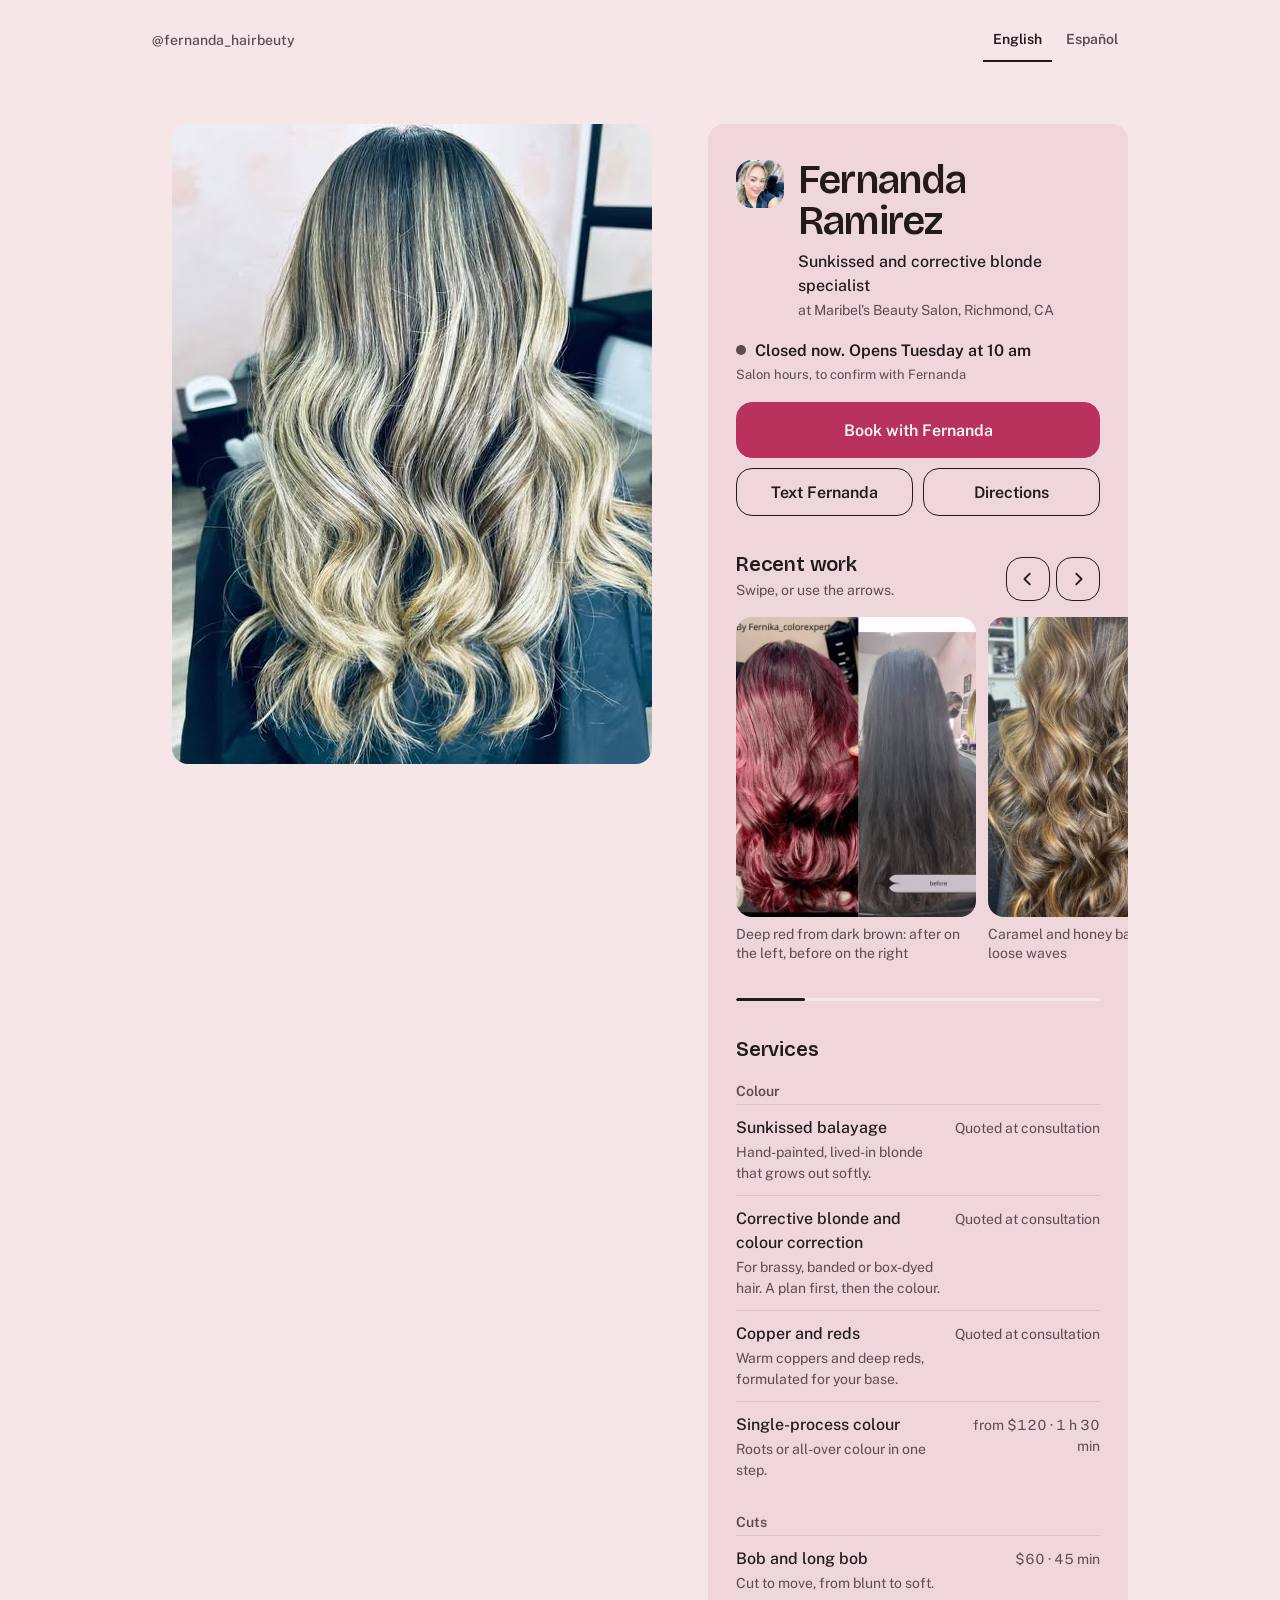
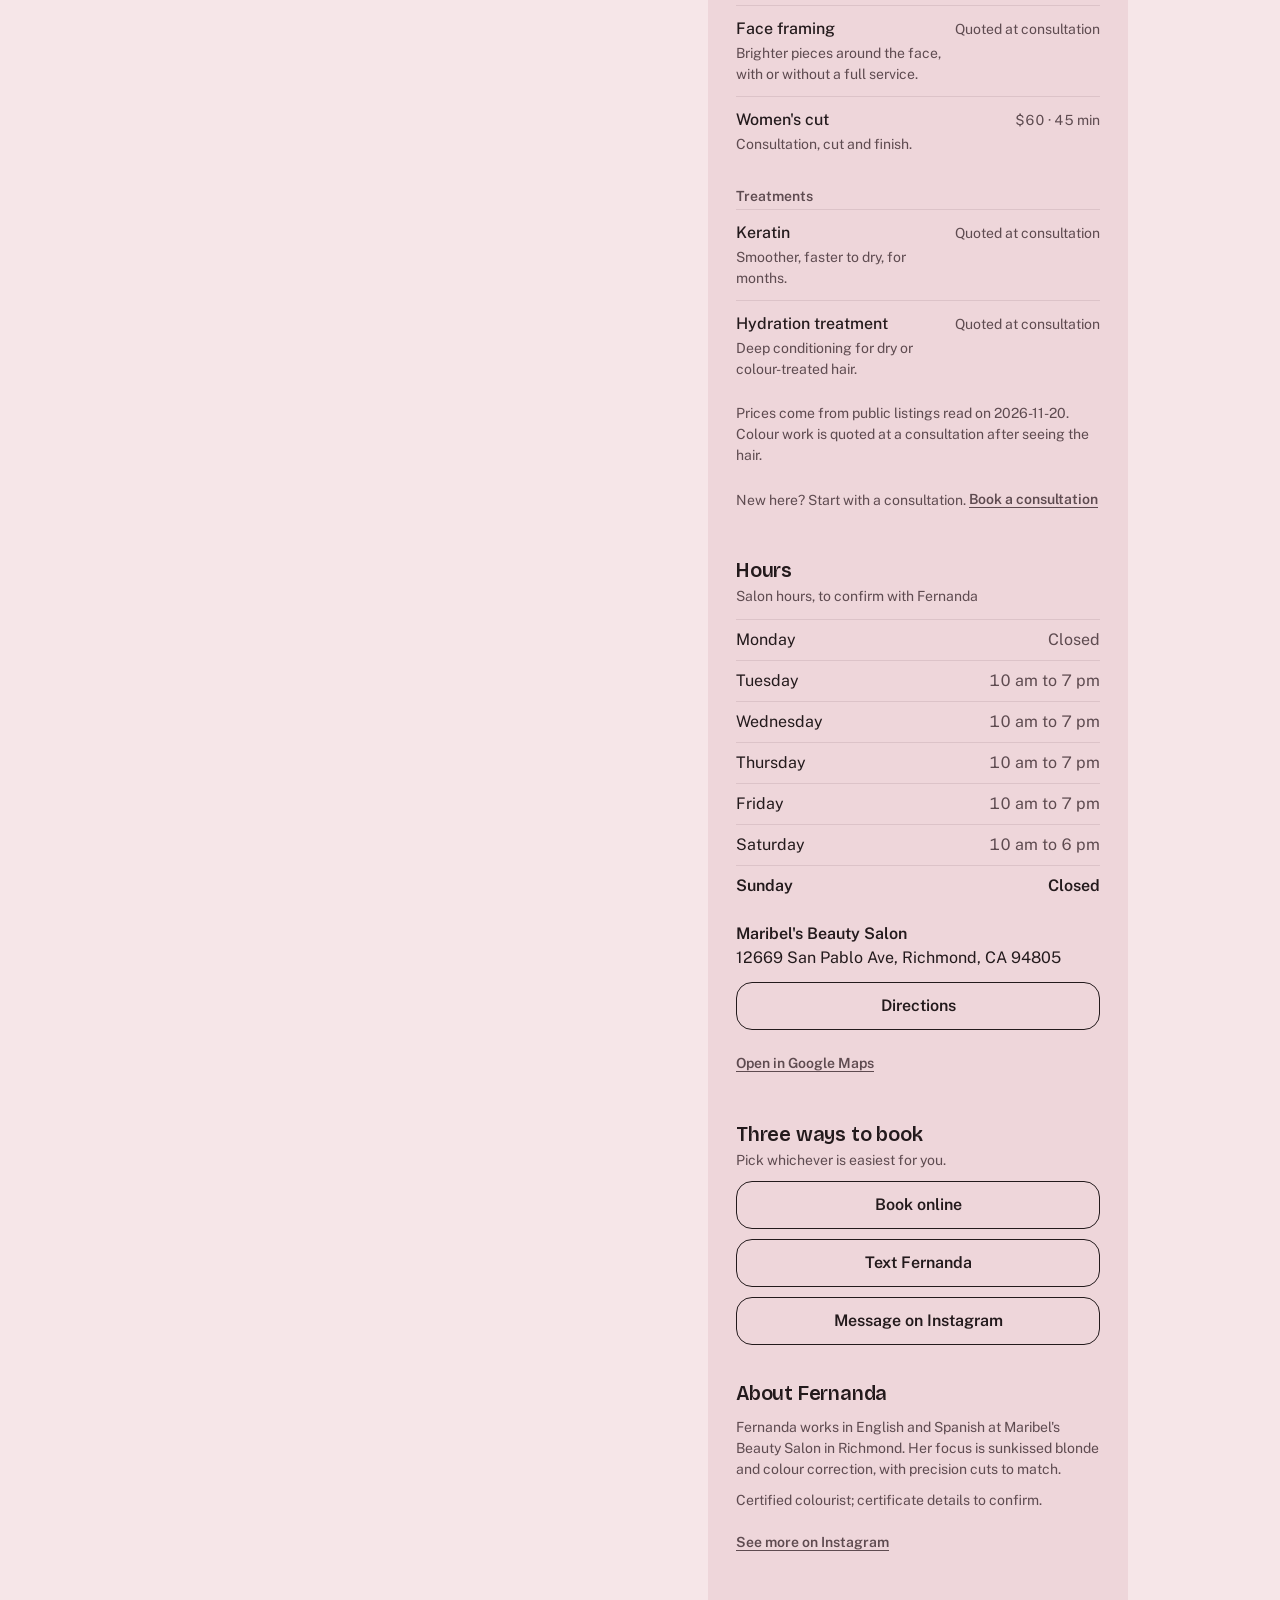
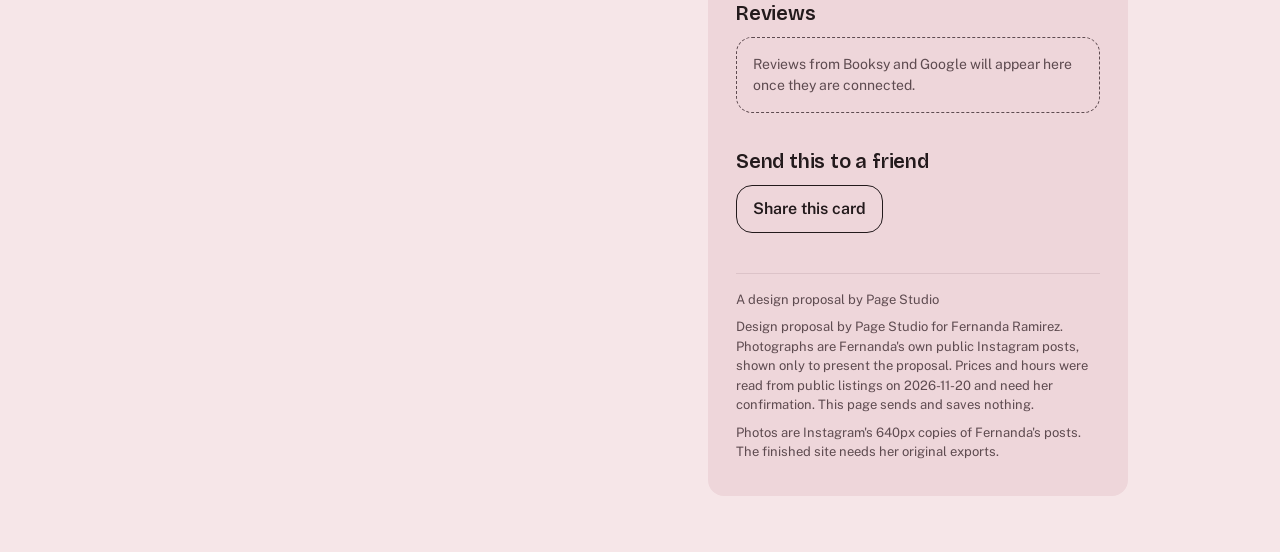
==== index.html @ d4ebef57 "Pocket page mockup for Fernanda (proposal preview)" ====
<!DOCTYPE html>
<html lang="en">
<head>
<meta charset="utf-8">
<meta name="robots" content="noindex, nofollow">
<meta name="viewport" content="width=device-width, initial-scale=1, viewport-fit=cover">
<title>Fernanda Ramirez · Blonde specialist in Richmond, CA</title>
<meta name="description" content="Fernanda Ramirez, sunkissed and corrective blonde specialist at Maribel's Beauty Salon, 12669 San Pablo Ave, Richmond, CA. Book a consultation in English or Spanish.">
<meta name="theme-color" content="#f6e6e8">
<link rel="stylesheet" href="fonts/fonts.css">
<script type="application/ld+json">
{
  "@context": "https://schema.org",
  "@type": "HairSalon",
  "name": "Fernanda Ramirez at Maribel's Beauty Salon",
  "description": "Sunkissed and corrective blonde specialist. Precision cuts and colour, in English and Spanish.",
  "address": { "@type": "PostalAddress", "streetAddress": "12669 San Pablo Ave", "addressLocality": "Richmond", "addressRegion": "CA", "postalCode": "94805", "addressCountry": "US" },
  "sameAs": ["https://www.instagram.com/fernanda_hairbeuty/"],
  "knowsLanguage": ["en", "es"],
  "openingHoursSpecification": [
    { "@type": "OpeningHoursSpecification", "dayOfWeek": ["Tuesday", "Wednesday", "Thursday", "Friday"], "opens": "10:00", "closes": "19:00" },
    { "@type": "OpeningHoursSpecification", "dayOfWeek": "Saturday", "opens": "10:00", "closes": "18:00" }
  ]
}
</script>
<style>
:root{
  --blush:#f6e6e8; --blush-2:#eed6da; --ink:#231a1c; --ink-2:#5e4b50; --rose:#b9325d; --espresso:#3d2e21;
  --line:#dcc3c8; --paper-white:#fff7f9; --r:16px;
  --display:"Bricolage Grotesque", system-ui, sans-serif; --text:"Public Sans", system-ui, sans-serif;
  --fs-1:13px; --fs0:14px; --fs1:16px; --fs2:20px; --fs3:clamp(30px, 7.5vw, 40px);
  --ease:cubic-bezier(.2,.7,.2,1);
}
*{box-sizing:border-box}
html{background:var(--blush)}
body{margin:0;background:var(--blush);color:var(--ink);font:400 var(--fs1)/1.5 var(--text);-webkit-font-smoothing:antialiased;text-rendering:optimizeLegibility}
img{max-width:100%}
a{color:inherit}
h1,h2,h3,p,ul,figure{margin:0}
ul{padding:0;list-style:none}
button{font:inherit;color:inherit}
:focus-visible{outline:3px solid var(--ink);outline-offset:3px;border-radius:4px}
.skip{position:absolute;left:-999px;top:10px;z-index:20;background:var(--ink);color:var(--paper-white);padding:12px 16px;border-radius:var(--r);text-decoration:none;font-weight:600}
.skip:focus{left:16px}

/* frame */
.wrap{max-width:480px;margin:0 auto;padding:0 20px 112px}
.top{display:flex;justify-content:space-between;align-items:center;gap:12px;padding:8px 0 10px}
.handle{display:inline-flex;align-items:center;min-height:44px;font-size:var(--fs0);font-weight:500;color:var(--ink-2);text-decoration:none}
.handle:hover{color:var(--ink)}
.lang{display:flex;gap:4px}
.lang button{min-height:44px;min-width:44px;padding:0 10px;border:0;border-bottom:2px solid transparent;background:none;font:600 var(--fs0)/1 var(--text);color:var(--ink-2);cursor:pointer}
.lang button[aria-pressed="true"]{color:var(--ink);border-bottom-color:var(--ink)}
.hero{display:none}

/* identity */
.id{display:grid;grid-template-columns:48px 1fr;gap:14px;align-items:start;padding-top:8px}
.id img{width:48px;height:48px;border-radius:var(--r);display:block;object-fit:cover}
.id h1{font:600 var(--fs3)/1.02 var(--display);letter-spacing:-.02em;color:var(--ink)}
.id .pos{margin-top:8px;font-weight:500}
.id .place{margin-top:2px;color:var(--ink-2);font-size:var(--fs0)}
.open{margin-top:18px;font-weight:600}
[data-open-now]::before{content:"";display:inline-block;width:10px;height:10px;border-radius:50%;background:var(--ink-2);margin-right:9px;vertical-align:1px}
[data-open-now][data-open="yes"]::before{background:var(--rose)}
.tiny{font-size:var(--fs-1);color:var(--ink-2);margin-top:2px}

/* acts */
.btn{display:flex;align-items:center;justify-content:center;gap:10px;min-height:48px;padding:10px 16px;border-radius:var(--r);border:1.5px solid var(--ink);background:transparent;color:var(--ink);font:600 var(--fs1)/1.2 var(--text);text-decoration:none;text-align:center;cursor:pointer;transition:transform .2s var(--ease),background-color .2s var(--ease)}
.btn:hover{background:var(--blush-2)}
.btn:active{transform:translateY(1px)}
.btn-primary{min-height:56px;background:var(--rose);border-color:var(--rose);color:var(--paper-white)}
.btn-primary:hover{background:#a52a52}
.acts{display:grid;gap:10px;margin-top:18px}
.acts .two{display:grid;grid-template-columns:1fr 1fr;gap:10px}

/* sections */
section{margin-top:36px}
h2{font:600 var(--fs2)/1.2 var(--display);letter-spacing:-.01em}
.sub{color:var(--ink-2);font-size:var(--fs0);margin-top:4px}
.head{display:flex;justify-content:space-between;align-items:flex-end;gap:12px}
.nav{display:flex;gap:6px}
.nav button{width:44px;height:44px;border-radius:var(--r);border:1.5px solid var(--ink);background:none;cursor:pointer;display:grid;place-items:center}
.nav button:hover{background:var(--blush-2)}
.nav svg{width:18px;height:18px;display:block}

/* strip */
.strip{display:flex;gap:12px;overflow-x:auto;overscroll-behavior-x:contain;scroll-snap-type:x proximity;margin:14px -20px 0;padding:2px 20px 12px;scroll-padding:0 20px;scrollbar-width:thin;scrollbar-color:var(--ink-2) var(--line)}
.strip::-webkit-scrollbar{height:6px}
.strip::-webkit-scrollbar-track{background:var(--line);border-radius:var(--r)}
.strip::-webkit-scrollbar-thumb{background:var(--ink-2);border-radius:var(--r)}
.strip figure{flex:0 0 auto;width:var(--w);scroll-snap-align:start}
.strip img{display:block;width:100%;height:auto;border-radius:var(--r);background:var(--blush-2)}
.strip figcaption{font-size:var(--fs0);color:var(--ink-2);margin-top:8px;line-height:1.35}
.prog{position:relative;height:3px;background:var(--line);border-radius:var(--r);margin-top:4px;overflow:hidden}
.prog i{position:absolute;top:0;left:0;height:100%;width:30%;background:var(--ink);border-radius:var(--r)}

/* services */
.svc h3{font:600 var(--fs0)/1.2 var(--text);color:var(--ink-2);margin:22px 0 4px}
.svc .row{display:flex;justify-content:space-between;align-items:baseline;gap:14px;padding:11px 0;border-top:1px solid var(--line)}
.svc .name{font-weight:500}
.svc .line{display:block;font-size:var(--fs0);color:var(--ink-2);font-weight:400;margin-top:2px}
.svc .meta{flex:0 0 auto;max-width:42%;text-align:right;color:var(--ink-2);font-size:var(--fs0);font-variant-numeric:tabular-nums}
.note{font-size:var(--fs0);color:var(--ink-2);margin-top:12px}
.inline{display:inline-flex;align-items:center;min-height:44px;font-weight:600;text-decoration:underline;text-underline-offset:3px}

/* hours, address */
.hrs{margin-top:12px}
.hrow{display:flex;justify-content:space-between;padding:8px 0;border-top:1px solid var(--line);font-size:var(--fs1)}
.hrow.today{font-weight:600}
.hval{font-variant-numeric:tabular-nums;color:var(--ink-2)}
.hrow.today .hval{color:var(--ink)}
.addr{margin-top:16px}
.addr strong{display:block;font-weight:600}
.addr .btn{margin-top:12px}

/* book */
#book .chw{margin-top:10px}
#book .ch{width:100%}
.slot{display:none;font-size:var(--fs0);color:var(--ink-2);margin:8px 4px 0}
.slot.is-open{display:block}
#book .ch[aria-expanded="true"]{background:var(--blush-2)}

/* about, reviews, share */
.about p+p{margin-top:10px}
.empty{padding:16px;border:1.5px dashed var(--line);border-radius:var(--r);color:var(--ink-2);font-size:var(--fs0);margin-top:12px}
#share{margin-top:12px}

/* footer */
footer{margin-top:40px;padding-top:16px;border-top:1px solid var(--line);font-size:var(--fs-1);color:var(--ink-2)}
footer p+p{margin-top:8px}

/* sticky bar */
.bar{position:fixed;left:0;right:0;bottom:0;z-index:5;padding:10px 20px calc(10px + env(safe-area-inset-bottom));background:var(--blush);border-top:1px solid var(--line);transition:transform .35s var(--ease)}
.bar .btn{max-width:440px;margin:0 auto}
.bar.is-hidden{transform:translateY(110%)}

/* reveal */
.reveal{transition:opacity .55s var(--ease),transform .55s var(--ease);transition-delay:calc(var(--i,0) * 70ms)}
html.js:not(.ready) .reveal{opacity:0;transform:translateY(10px)}

@media (min-width:900px){
  .wrap{max-width:1040px;display:grid;grid-template-columns:1fr 420px;gap:56px;align-items:start;padding:0 32px 56px}
  .top{grid-column:1 / -1;padding:18px 0 6px}
  .hero{display:block;position:sticky;top:28px;justify-self:end}
  .hero img{display:block;aspect-ratio:3 / 4;width:min(100%, calc(min(86vh, 760px) * 0.75));height:auto;border-radius:var(--r)}
  .card{background:var(--blush-2);border-radius:var(--r);padding:28px 28px 34px}
  .strip{margin:14px -28px 0;padding:2px 28px 12px;scroll-padding:0 28px;scrollbar-color:var(--ink-2) var(--blush)}
  .strip::-webkit-scrollbar-track{background:var(--blush)}
  .strip img{background:var(--blush)}
  .btn:hover{background:var(--blush)}
  .nav button:hover{background:var(--blush)}
  #book .ch[aria-expanded="true"]{background:var(--blush)}
  .prog{background:var(--blush)}
  .empty{border-color:var(--ink-2)}
  .bar{display:none}
}

@media (prefers-reduced-motion: reduce){
  .reveal,.bar,.btn{transition:none !important}
  html.js:not(.ready) .reveal{opacity:1;transform:none}
  .strip{scroll-behavior:auto}
}

@media print{
  *,*::before,*::after{transition:none !important;animation:none !important}
  html,body{background:#fff;color:#000}
  .wrap{display:block;max-width:none;padding:0}
  .top,.bar,.nav,.prog,.skip,.hero,.no-print{display:none !important}
  .card{background:none;padding:0;border-radius:0}
  *{color:#000 !important}
  .reveal{opacity:1 !important;transform:none !important}
  .btn{display:inline-block;min-height:0;padding:4px 10px;border:1px solid #000;background:none !important}
  .btn-primary,.btn-primary:hover{background:none !important;background-color:transparent !important;color:#000 !important}
  .acts,.acts .two{display:block}
  .acts .btn{margin:0 8px 8px 0}
  .strip{display:flex;flex-wrap:wrap;overflow:visible;margin:12px 0 0;padding:0;gap:10px}
  .strip figure{width:auto}
  .strip img{height:130px;width:auto}
  .strip figcaption{max-width:130px}
  .slot{display:block !important}
  #book .chw{margin-top:8px}
  section{margin-top:18px}
  .svc .row,.hrow,.chw{break-inside:avoid}
  [data-open-now]::before{background:#000}
  footer{margin-top:18px;padding-top:10px;break-inside:avoid}
  .svc .row,.hrow{border-top-color:#000}
}
</style>
</head>
<body>
<a class="skip" href="#main" data-t="skip">Skip to content</a>

<div class="wrap">
  <header class="top">
    <a class="handle" href="https://www.instagram.com/fernanda_hairbeuty/" rel="noopener">@fernanda_hairbeuty</a>
    <nav class="lang" aria-label="Language">
      <button type="button" data-lang-toggle="en" aria-pressed="true" lang="en">English</button>
      <button type="button" data-lang-toggle="es" aria-pressed="false" lang="es">Español</button>
    </nav>
  </header>

  <figure class="hero reveal" style="--i:1">
    <img src="img/work-04.jpg" width="480" height="640" alt="Bright beige blonde balayage with a soft root" data-t="hero_alt" data-t-attr="alt">
  </figure>

  <main id="main" class="card" tabindex="-1">
    <div class="id reveal" style="--i:0">
      <img src="img/fernanda.jpg" width="150" height="150" alt="">
      <div>
        <h1 data-from="person.name">Fernanda Ramirez</h1>
        <p class="pos" data-from="person.position_en">Sunkissed and corrective blonde specialist</p>
        <p class="place"><span data-t="at_salon">at Maribel's Beauty Salon</span>, Richmond, CA</p>
      </div>
    </div>

    <p class="open reveal" style="--i:1" data-open-now></p>
    <p class="tiny reveal" style="--i:1" data-t="open_label">Salon hours, to confirm with Fernanda</p>

    <div class="acts reveal" id="acts" style="--i:2">
      <a class="btn btn-primary" href="#book" data-t="book">Book with Fernanda</a>
      <div class="two">
        <a class="btn" href="#book" data-t="text">Text Fernanda</a>
        <a class="btn" href="https://maps.apple.com/?q=12669+San+Pablo+Ave+Richmond+CA+94805" rel="noopener" data-t="directions">Directions</a>
      </div>
    </div>

    <section class="reveal" style="--i:3" aria-labelledby="h-work">
      <div class="head">
        <div>
          <h2 id="h-work" data-t="work">Recent work</h2>
          <p class="sub" data-t="work_hint">Swipe, or use the arrows.</p>
        </div>
        <div class="nav">
          <button type="button" data-scroll="prev" data-t="prev" data-t-attr="aria-label" aria-label="Previous photos"><svg viewBox="0 0 20 20" fill="none" stroke="currentColor" stroke-width="2" stroke-linecap="round" stroke-linejoin="round" aria-hidden="true"><path d="M12 4 6 10l6 6"/></svg></button>
          <button type="button" data-scroll="next" data-t="next" data-t-attr="aria-label" aria-label="Next photos"><svg viewBox="0 0 20 20" fill="none" stroke="currentColor" stroke-width="2" stroke-linecap="round" stroke-linejoin="round" aria-hidden="true"><path d="m8 4 6 6-6 6"/></svg></button>
        </div>
      </div>
      <div class="strip" id="strip" tabindex="0" aria-label="Photos of recent work" data-t="strip_label" data-t-attr="aria-label"></div>
      <div class="prog" aria-hidden="true"><i id="prog-thumb"></i></div>
    </section>

    <section class="svc reveal" style="--i:4" aria-labelledby="h-svc">
      <h2 id="h-svc" data-t="services">Services</h2>
      <div id="services"></div>
      <p class="note" data-from="services.note_en"></p>
      <p class="note"><span data-t="new_here">New here? Start with a consultation.</span> <a class="inline" href="#book" data-t="book_consult">Book a consultation</a></p>
    </section>

    <section class="reveal" style="--i:5" aria-labelledby="h-hours">
      <h2 id="h-hours" data-t="hours">Hours</h2>
      <p class="sub" data-t="open_label">Salon hours, to confirm with Fernanda</p>
      <div class="hrs" data-hours></div>
      <div class="addr">
        <strong data-from="salon.name">Maribel's Beauty Salon</strong>
        <span data-from="salon.address_line">12669 San Pablo Ave, Richmond, CA 94805</span>
        <a class="btn" href="https://maps.apple.com/?q=12669+San+Pablo+Ave+Richmond+CA+94805" rel="noopener" data-t="directions">Directions</a>
        <p class="note"><a class="inline" href="https://www.google.com/maps/search/?api=1&query=12669+San+Pablo+Ave+Richmond+CA+94805" rel="noopener" data-t="gmaps">Open in Google Maps</a></p>
      </div>
    </section>

    <section id="book" class="reveal" style="--i:6" aria-labelledby="h-book">
      <h2 id="h-book" data-t="book_h">Three ways to book</h2>
      <p class="sub" data-t="book_sub">Pick whichever is easiest for you.</p>
      <div id="channels"></div>
    </section>

    <section class="about reveal" style="--i:7" aria-labelledby="h-about">
      <h2 id="h-about" data-t="about">About Fernanda</h2>
      <p class="note" data-t="about_1">Fernanda works in English and Spanish at Maribel's Beauty Salon in Richmond. Her focus is sunkissed blonde and colour correction, with precision cuts to match.</p>
      <p class="note" data-t="about_2">Certified colourist; certificate details to confirm.</p>
      <p class="note"><a class="inline" href="https://www.instagram.com/fernanda_hairbeuty/" rel="noopener" data-t="insta">See more on Instagram</a></p>
    </section>

    <section class="reveal no-print" style="--i:8" aria-labelledby="h-rev">
      <h2 id="h-rev" data-t="reviews">Reviews</h2>
      <p class="empty" data-t="reviews_empty">Reviews from Booksy and Google will appear here once they are connected.</p>
    </section>

    <section class="reveal no-print" style="--i:9" aria-labelledby="h-share">
      <h2 id="h-share" data-t="share_h">Send this to a friend</h2>
      <button type="button" class="btn" id="share" data-t="share">Share this card</button>
      <p class="note" id="share-note" aria-live="polite"></p>
    </section>

    <footer class="reveal" style="--i:10">
      <p data-t="studio_line">A design proposal by Page Studio</p>
      <p data-t="disclosure"></p>
      <p data-t="image_limit"></p>
    </footer>
  </main>
</div>

<div class="bar is-hidden" id="bar">
  <a class="btn btn-primary" href="#book" data-t="book">Book with Fernanda</a>
</div>

<script src="data.js"></script>
<script>
window.__T__ = {
  skip:        { en: "Skip to content", es: "Saltar al contenido" },
  hero_alt:    { en: "Bright beige blonde balayage with a soft root", es: "Balayage rubio beige con raíz difuminada" },
  open_label:  { en: "Salon hours, to confirm with Fernanda", es: "Horario del salón, por confirmar con Fernanda" },
  work_hint:   { en: "Swipe, or use the arrows.", es: "Desliza o usa las flechas." },
  prev:        { en: "Previous photos", es: "Fotos anteriores" },
  next:        { en: "Next photos", es: "Siguientes fotos" },
  strip_label: { en: "Photos of recent work", es: "Fotos de trabajos recientes" },
  book_consult:{ en: "Book a consultation", es: "Reservar una consulta" },
  gmaps:       { en: "Open in Google Maps", es: "Abrir en Google Maps" },
  book_h:      { en: "Three ways to book", es: "Tres formas de reservar" },
  book_sub:    { en: "Pick whichever is easiest for you.", es: "Elige la que te quede más fácil." },
  slot_book:   { en: "The booking link gets connected at launch: Booksy once it is restored, or Square.", es: "El enlace de reserva se conecta al lanzar: Booksy cuando se restablezca, o Square." },
  slot_text:   { en: "The text link is added once Fernanda confirms the number.", es: "El enlace para mensajes se agrega cuando Fernanda confirme el número." },
  about_1:     { en: "Fernanda works in English and Spanish at Maribel's Beauty Salon in Richmond. Her focus is sunkissed blonde and colour correction, with precision cuts to match.", es: "Fernanda atiende en español e inglés en Maribel's Beauty Salon, en Richmond. Se dedica a rubios sunkissed y corrección de color, con cortes de precisión a juego." },
  about_2:     { en: "Certified colourist; certificate details to confirm.", es: "Colorista certificada; detalles del certificado por confirmar." },
  insta:       { en: "See more on Instagram", es: "Ver más en Instagram" },
  share_h:     { en: "Send this to a friend", es: "Mándaselo a una amiga" },
  share:       { en: "Share this card", es: "Compartir esta tarjeta" },
  copied:      { en: "Link copied.", es: "Enlace copiado." },
  copy_fail:   { en: "Copy the link from the address bar.", es: "Copia el enlace de la barra de direcciones." },
  studio_line: { en: "A design proposal by Page Studio", es: "Una propuesta de diseño de Page Studio" },
  image_limit: { en: "Photos are Instagram's 640px copies of Fernanda's posts. The finished site needs her original exports.", es: "Las fotos son las copias de 640 px de Instagram. El sitio final necesita sus archivos originales." }
};
</script>
<script src="core.js"></script>
<script>
(function () {
  var D = window.__DATA__, T = window.__T__;
  function L() { return window.FH ? FH.lang() : 'en'; }
  function t(k) { var s = T[k] || D.t[k]; if (!s) return ''; return s[L()] != null ? s[L()] : s.en; }
  function esc(s) { return String(s).replace(/[&<>"']/g, function (c) { return { '&': '&amp;', '<': '&lt;', '>': '&gt;', '"': '&quot;', "'": '&#39;' }[c]; }); }
  var reduced = window.matchMedia && matchMedia('(prefers-reduced-motion: reduce)').matches;

  /* the strip: rendered once; captions follow the language */
  var strip = document.getElementById('strip');
  var work = D.work.filter(function (w) { return !w.exclude; });
  strip.innerHTML = work.map(function (w) {
    var cw = Math.round(300 * w.w / w.h);
    return '<figure style="--w:' + cw + 'px"><img src="' + w.file + '" width="' + w.w + '" height="' + w.h + '" alt="' + esc(w.en) + '" loading="lazy" decoding="async"><figcaption>' + esc(w.en) + '</figcaption></figure>';
  }).join('');
  function captions() {
    var l = L(), figs = strip.querySelectorAll('figure');
    for (var i = 0; i < figs.length; i++) {
      var w = work[i], s = w[l] || w.en;
      figs[i].querySelector('img').alt = s; figs[i].querySelector('figcaption').textContent = s;
    }
  }
  var thumb = document.getElementById('prog-thumb');
  function prog() {
    var max = strip.scrollWidth - strip.clientWidth;
    var w = max > 0 ? strip.clientWidth / strip.scrollWidth * 100 : 100;
    var x = max > 0 ? strip.scrollLeft / max * (100 - w) : 0;
    thumb.style.width = w + '%'; thumb.style.left = x + '%';
  }
  strip.addEventListener('scroll', prog, { passive: true });
  window.addEventListener('resize', prog);
  var navs = document.querySelectorAll('[data-scroll]');
  for (var n = 0; n < navs.length; n++) navs[n].addEventListener('click', function () {
    strip.scrollBy({ left: (this.dataset.scroll === 'next' ? 1 : -1) * strip.clientWidth * 0.8, behavior: reduced ? 'auto' : 'smooth' });
  });

  /* services */
  function dur(m, l) { if (!m) return ''; if (m < 60) return m + ' min'; var h = Math.floor(m / 60), r = m % 60; return h + ' h' + (r ? ' ' + r + ' min' : ''); }
  function price(it, l) {
    if (it.price == null) return t('consult');
    var p = (l === 'es' ? it.price_prefix_es : it.price_prefix_en) || '';
    return (p ? p + ' ' : '') + '$' + it.price + (it.duration_min ? ' · ' + dur(it.duration_min, l) : '');
  }
  function services() {
    var l = L();
    document.getElementById('services').innerHTML = D.services.groups.map(function (g) {
      return '<h3>' + esc(g[l] || g.en) + '</h3>' + g.items.map(function (it) {
        return '<div class="row"><div class="name">' + esc(it[l] || it.en) + '<span class="line">' + esc(l === 'es' ? it.line_es : it.line_en) + '</span></div><div class="meta">' + esc(price(it, l)) + '</div></div>';
      }).join('');
    }).join('');
  }

  /* the three ways to book */
  function book() {
    var l = L();
    document.getElementById('channels').innerHTML = D.booking.channels.map(function (c) {
      var label = c[l] || c.en;
      if (c.id === 'dm') return '<div class="chw"><a class="btn ch" href="' + c.href + '" rel="noopener">' + esc(label) + '</a></div>';
      var note = c.id === 'book' ? t('slot_book') : t('slot_text');
      return '<div class="chw"><button type="button" class="btn ch" data-slot="' + c.id + '" aria-expanded="false" aria-controls="slot-' + c.id + '">' + esc(label) + '</button><p class="slot" id="slot-' + c.id + '">' + esc(note) + '</p></div>';
    }).join('');
  }
  document.addEventListener('click', function (e) {
    var b = e.target.closest && e.target.closest('[data-slot]'); if (!b) return;
    var open = b.getAttribute('aria-expanded') === 'true';
    b.setAttribute('aria-expanded', String(!open));
    document.getElementById(b.getAttribute('aria-controls')).classList.toggle('is-open', !open);
  });

  /* share */
  document.getElementById('share').addEventListener('click', function () {
    var out = document.getElementById('share-note');
    var data = { title: D.person.name, text: D.person.name + ' · ' + (L() === 'es' ? D.person.position_es : D.person.position_en), url: location.href };
    var done = function () { out.textContent = t('copied'); };
    var fail = function (err) { if (err && err.name === 'AbortError') return; out.textContent = t('copy_fail'); };
    if (navigator.share) { navigator.share(data).then(function () { out.textContent = ''; }, fail); return; }
    if (navigator.clipboard && navigator.clipboard.writeText) navigator.clipboard.writeText(location.href).then(done, fail); else fail();
  });

  /* the sticky act: shown only while neither the top acts nor the book block is on screen */
  var bar = document.getElementById('bar'), seen = {};
  function upd() { var any = false; for (var k in seen) if (seen[k]) any = true; bar.classList.toggle('is-hidden', any); }
  if ('IntersectionObserver' in window) {
    var io = new IntersectionObserver(function (es) { es.forEach(function (e) { seen[e.target.id] = e.isIntersecting; }); upd(); }, { threshold: 0.15 });
    io.observe(document.getElementById('acts')); io.observe(document.getElementById('book'));
  } else bar.classList.remove('is-hidden');

  function render() { captions(); services(); book(); prog(); }
  render();
  document.addEventListener('fh:lang', render);
  window.addEventListener('load', prog);
})();
</script>
</body>
</html>
---- fonts/fonts.css ----
/* Self-hosted variable fonts. Each direction uses at most two families. No outside requests. */
@font-face{font-family:"Fraunces";src:url("fraunces-var.woff2") format("woff2");font-weight:100 900;font-style:normal;font-display:swap}
@font-face{font-family:"Fraunces";src:url("fraunces-italic-var.woff2") format("woff2");font-weight:100 900;font-style:italic;font-display:swap}
@font-face{font-family:"Instrument Sans";src:url("instrument-sans-var.woff2") format("woff2");font-weight:400 700;font-style:normal;font-display:swap}
@font-face{font-family:"Cormorant Garamond";src:url("cormorant-garamond.woff2") format("woff2");font-weight:300 700;font-style:normal;font-display:swap}
@font-face{font-family:"Cormorant Garamond";src:url("cormorant-garamond-italic.woff2") format("woff2");font-weight:300 700;font-style:italic;font-display:swap}
@font-face{font-family:"Hanken Grotesk";src:url("hanken-grotesk-var.woff2") format("woff2");font-weight:100 900;font-style:normal;font-display:swap}
@font-face{font-family:"Bodoni Moda";src:url("bodoni-moda.woff2") format("woff2");font-weight:400 900;font-style:normal;font-display:swap}
@font-face{font-family:"Bodoni Moda";src:url("bodoni-moda-italic.woff2") format("woff2");font-weight:400 900;font-style:italic;font-display:swap}
@font-face{font-family:"Schibsted Grotesk";src:url("schibsted-grotesk-var.woff2") format("woff2");font-weight:400 900;font-style:normal;font-display:swap}
@font-face{font-family:"Bricolage Grotesque";src:url("bricolage-var.woff2") format("woff2");font-weight:200 800;font-style:normal;font-display:swap}
@font-face{font-family:"Public Sans";src:url("public-sans-var.woff2") format("woff2");font-weight:100 900;font-style:normal;font-display:swap}
@font-face{font-family:"Newsreader";src:url("newsreader-var.woff2") format("woff2");font-weight:200 800;font-style:normal;font-display:swap}
@font-face{font-family:"Newsreader";src:url("newsreader-italic-var.woff2") format("woff2");font-weight:200 800;font-style:italic;font-display:swap}
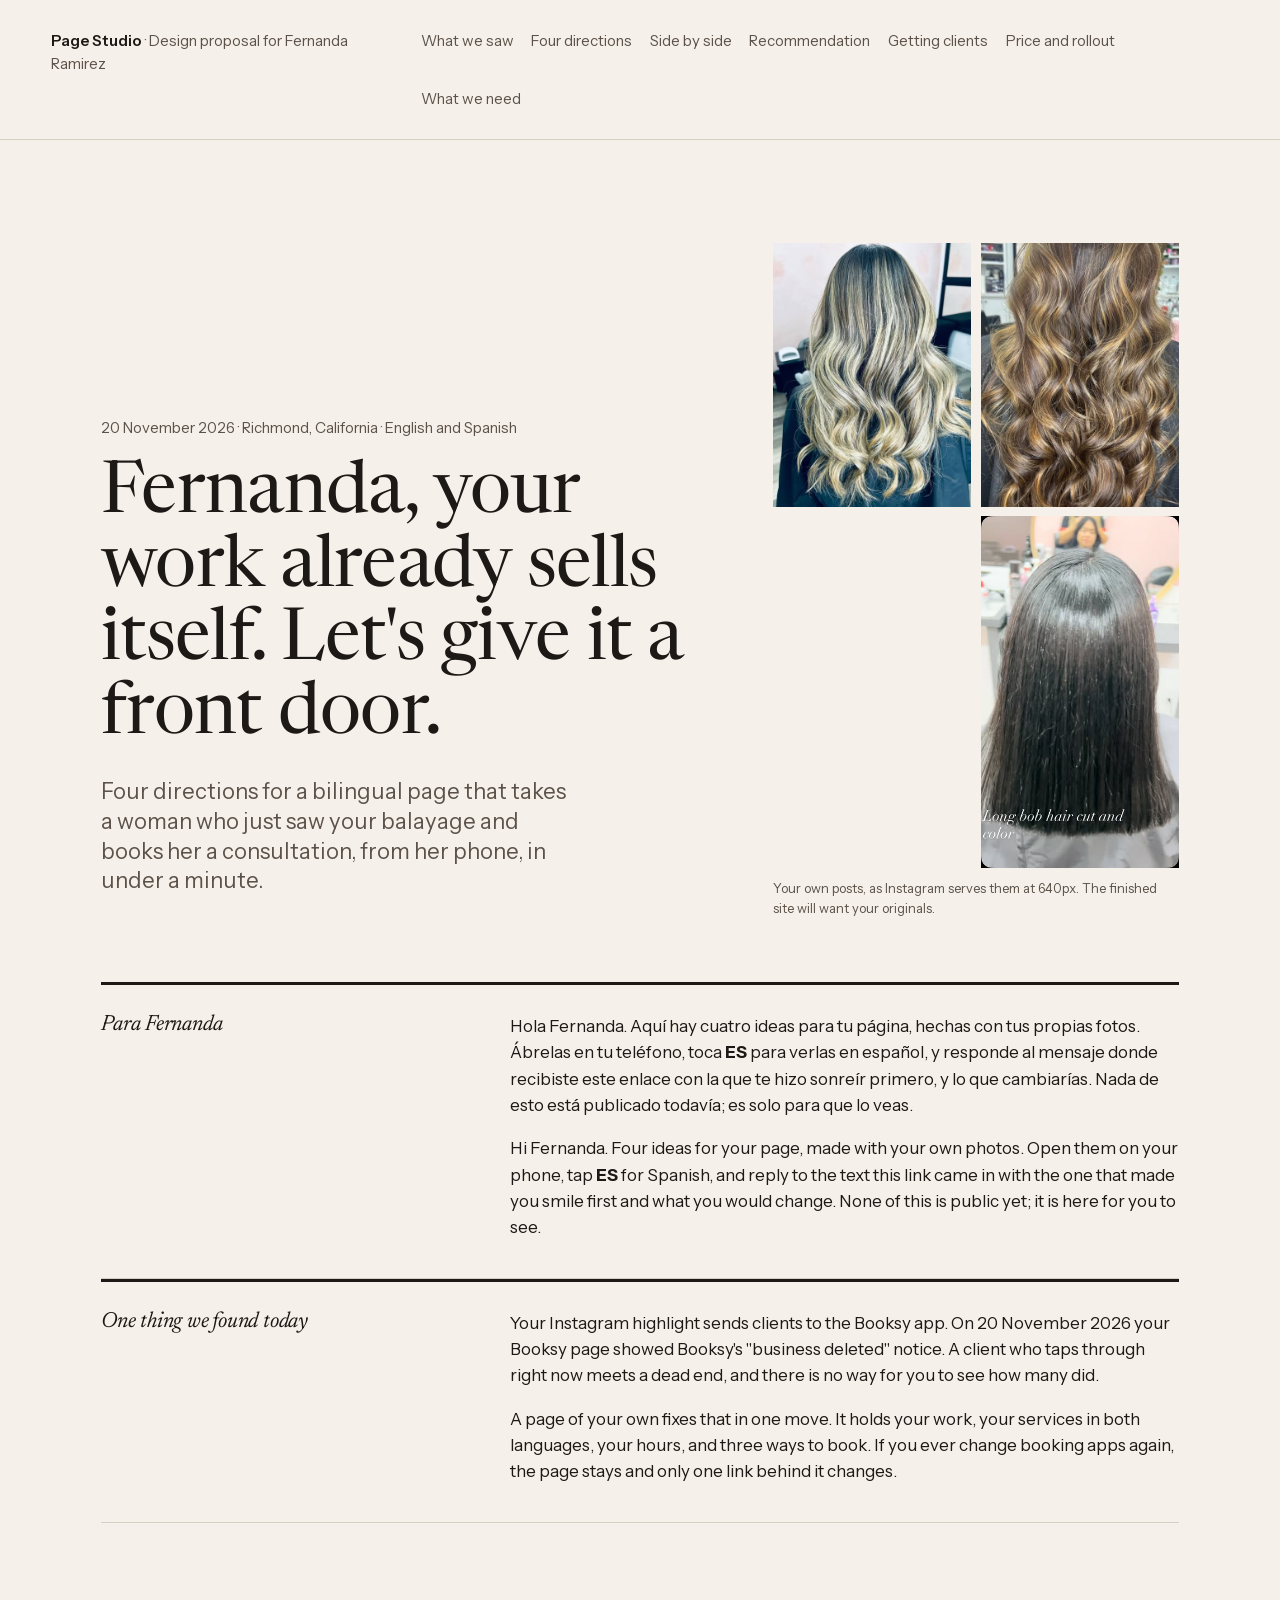
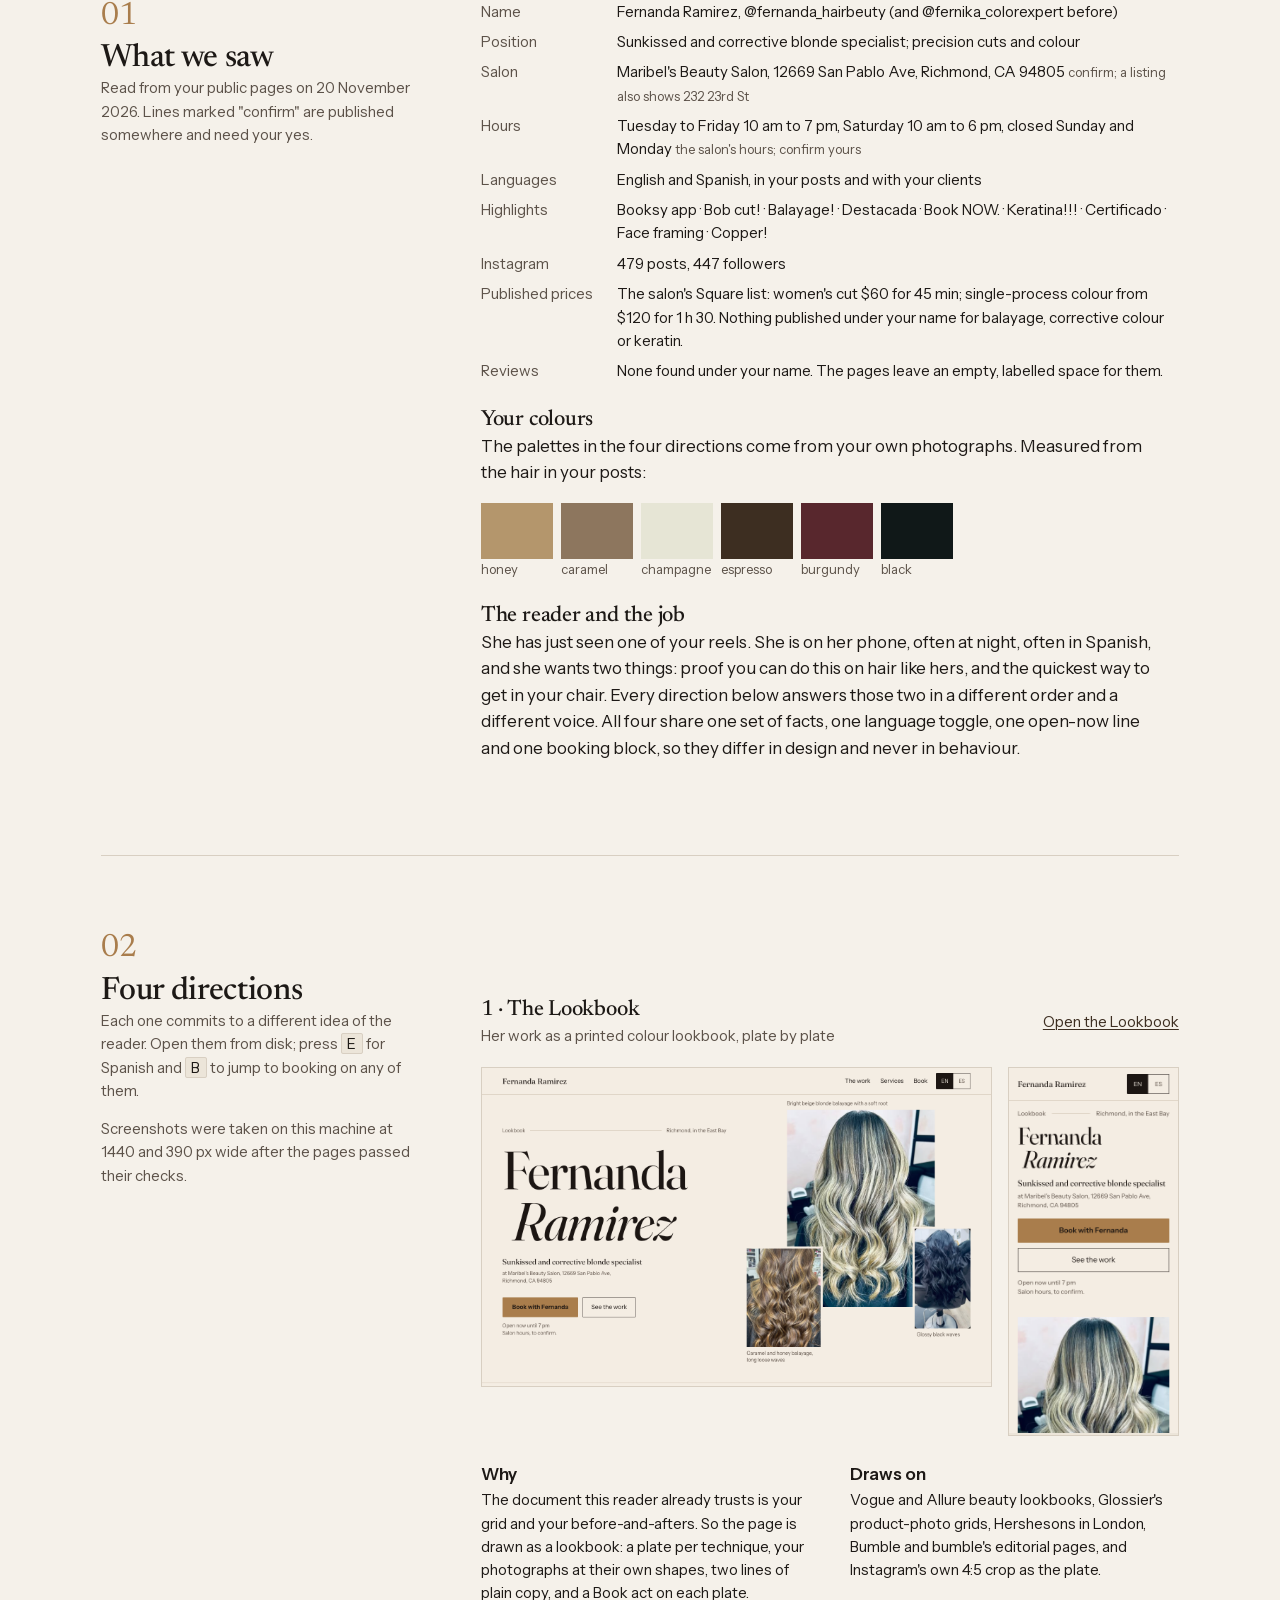
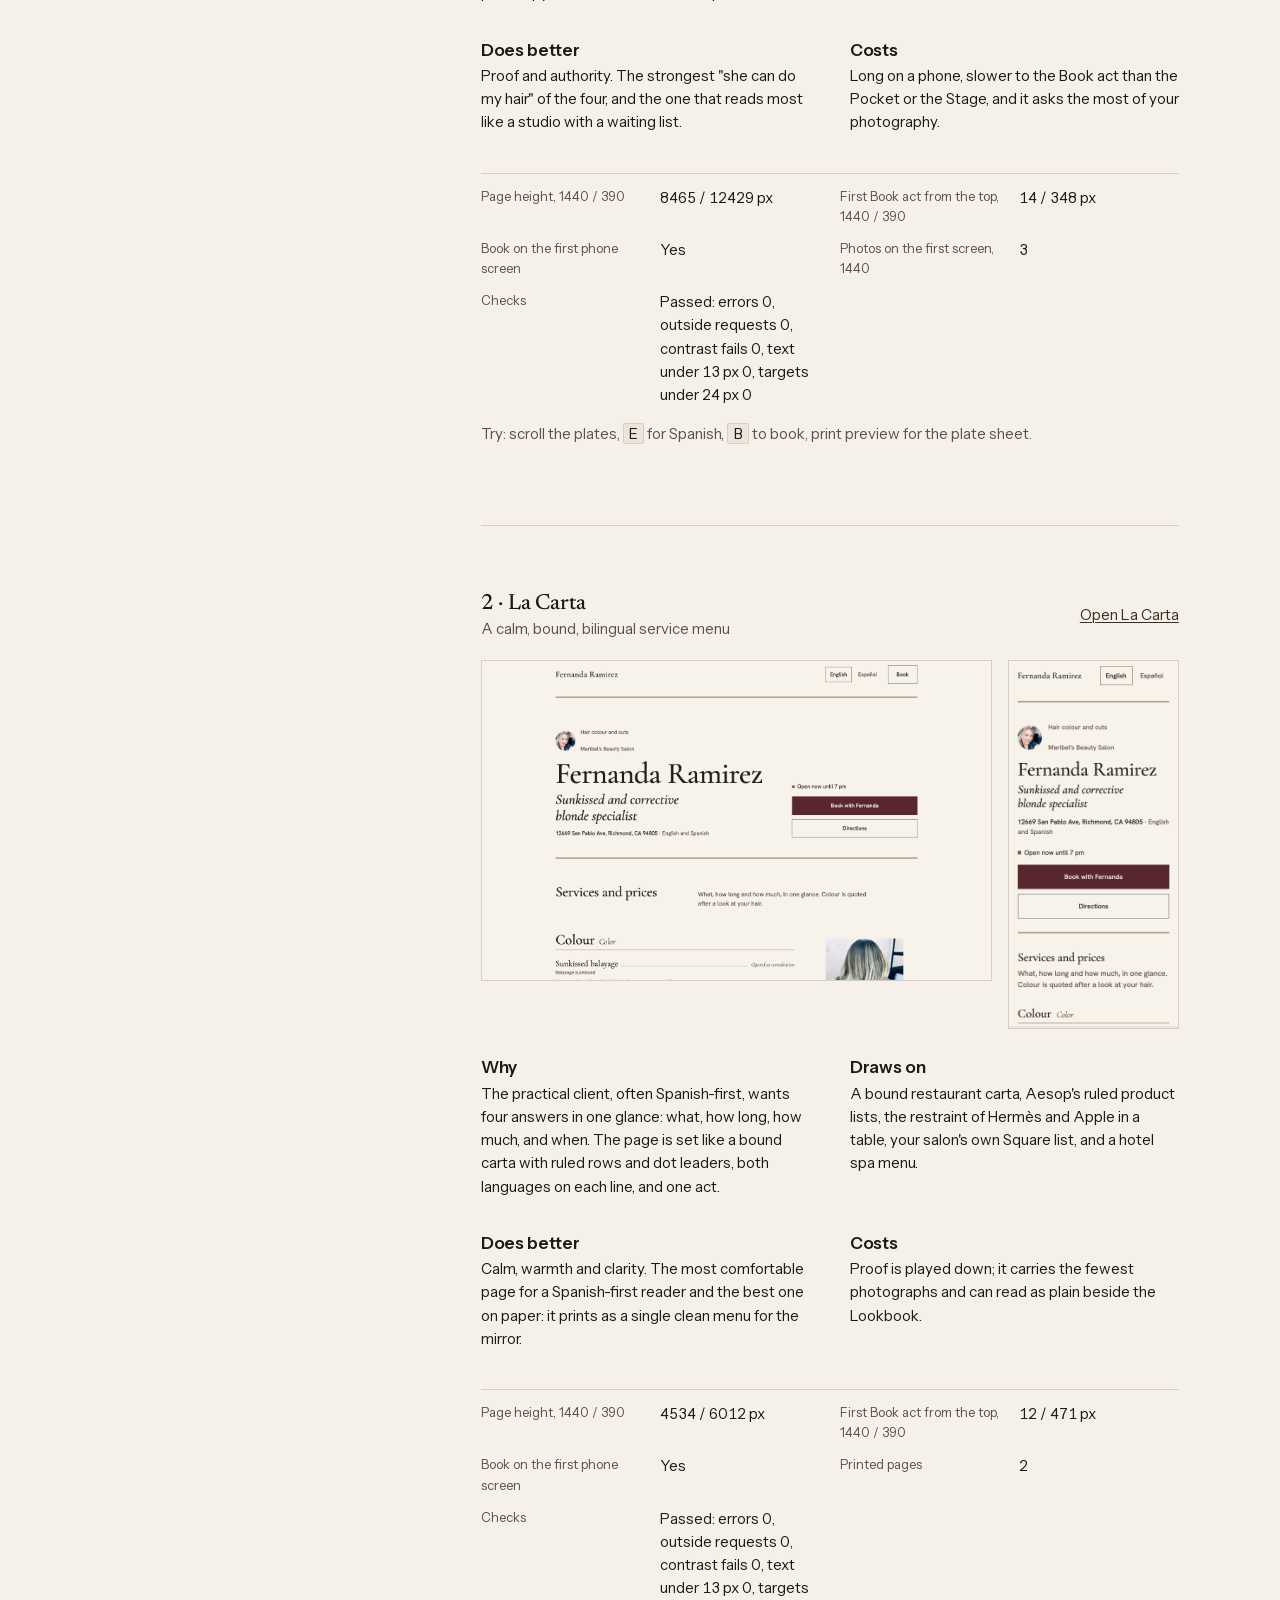
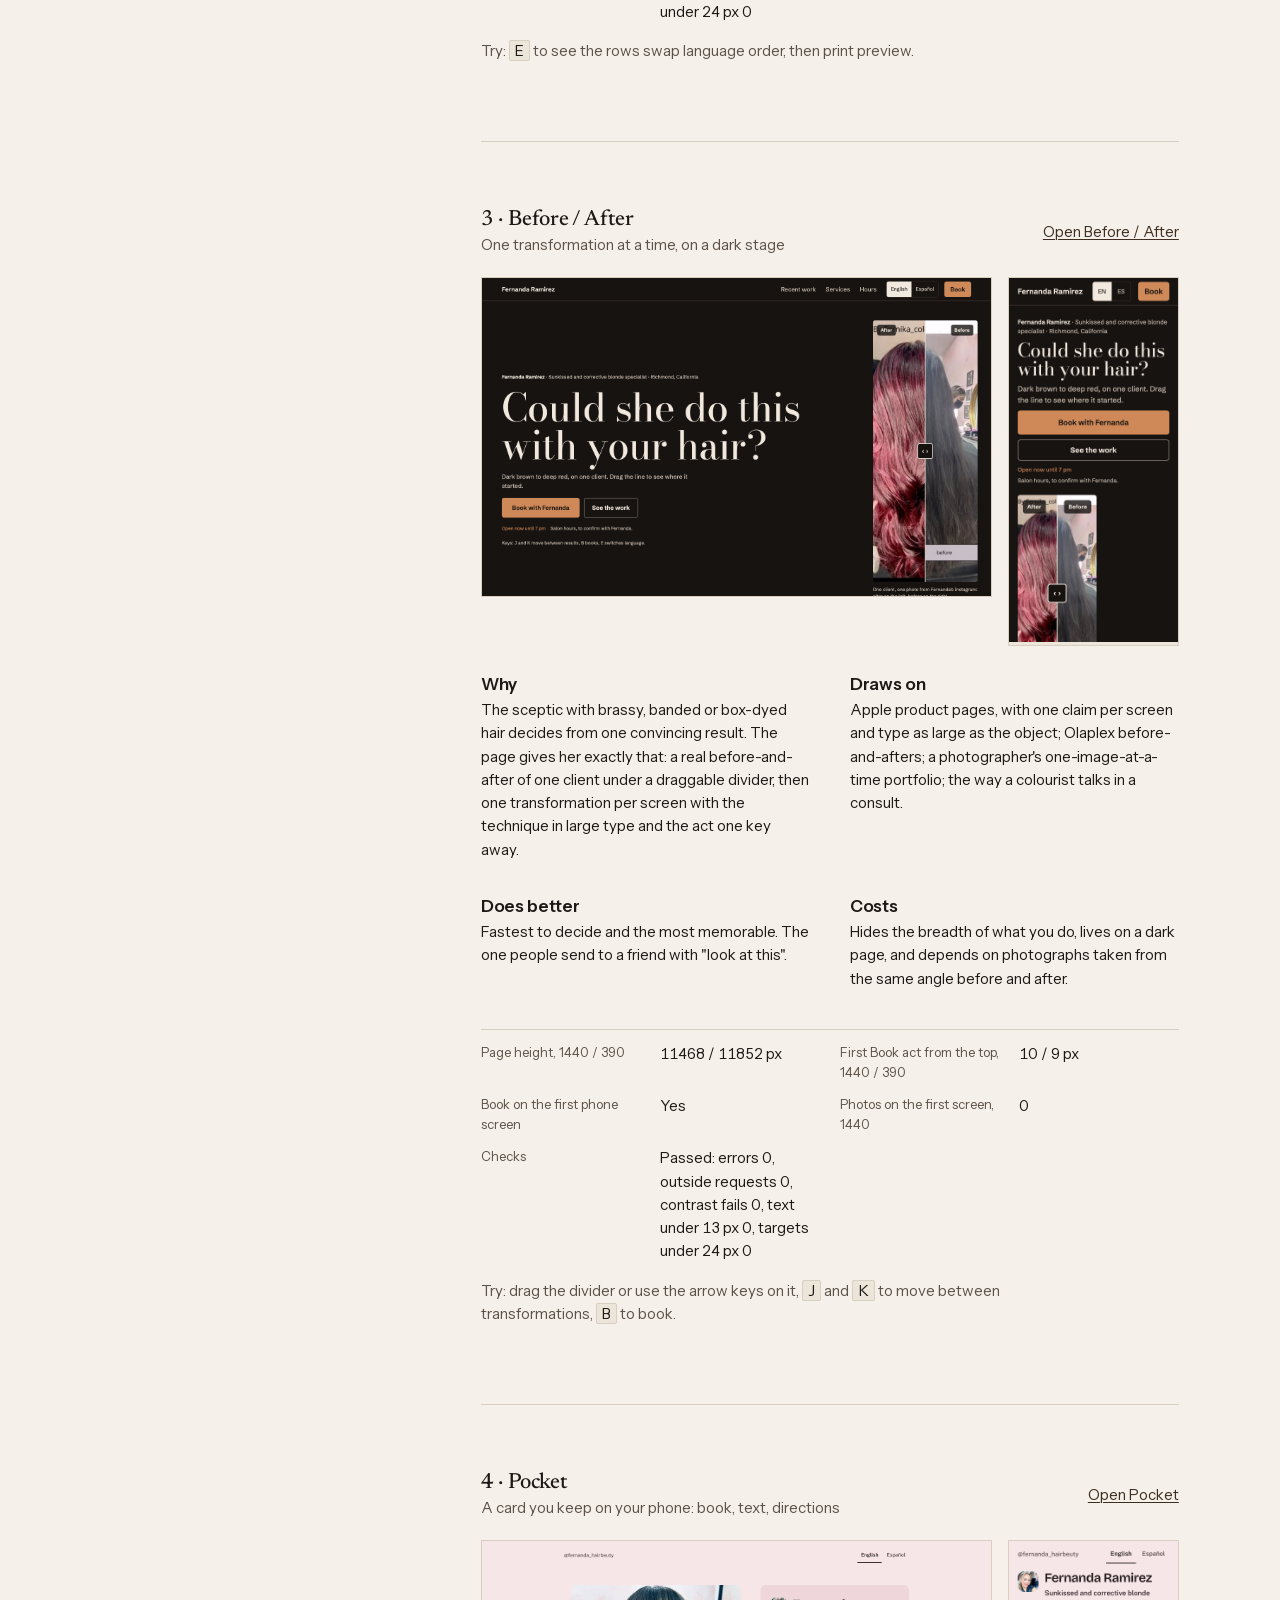
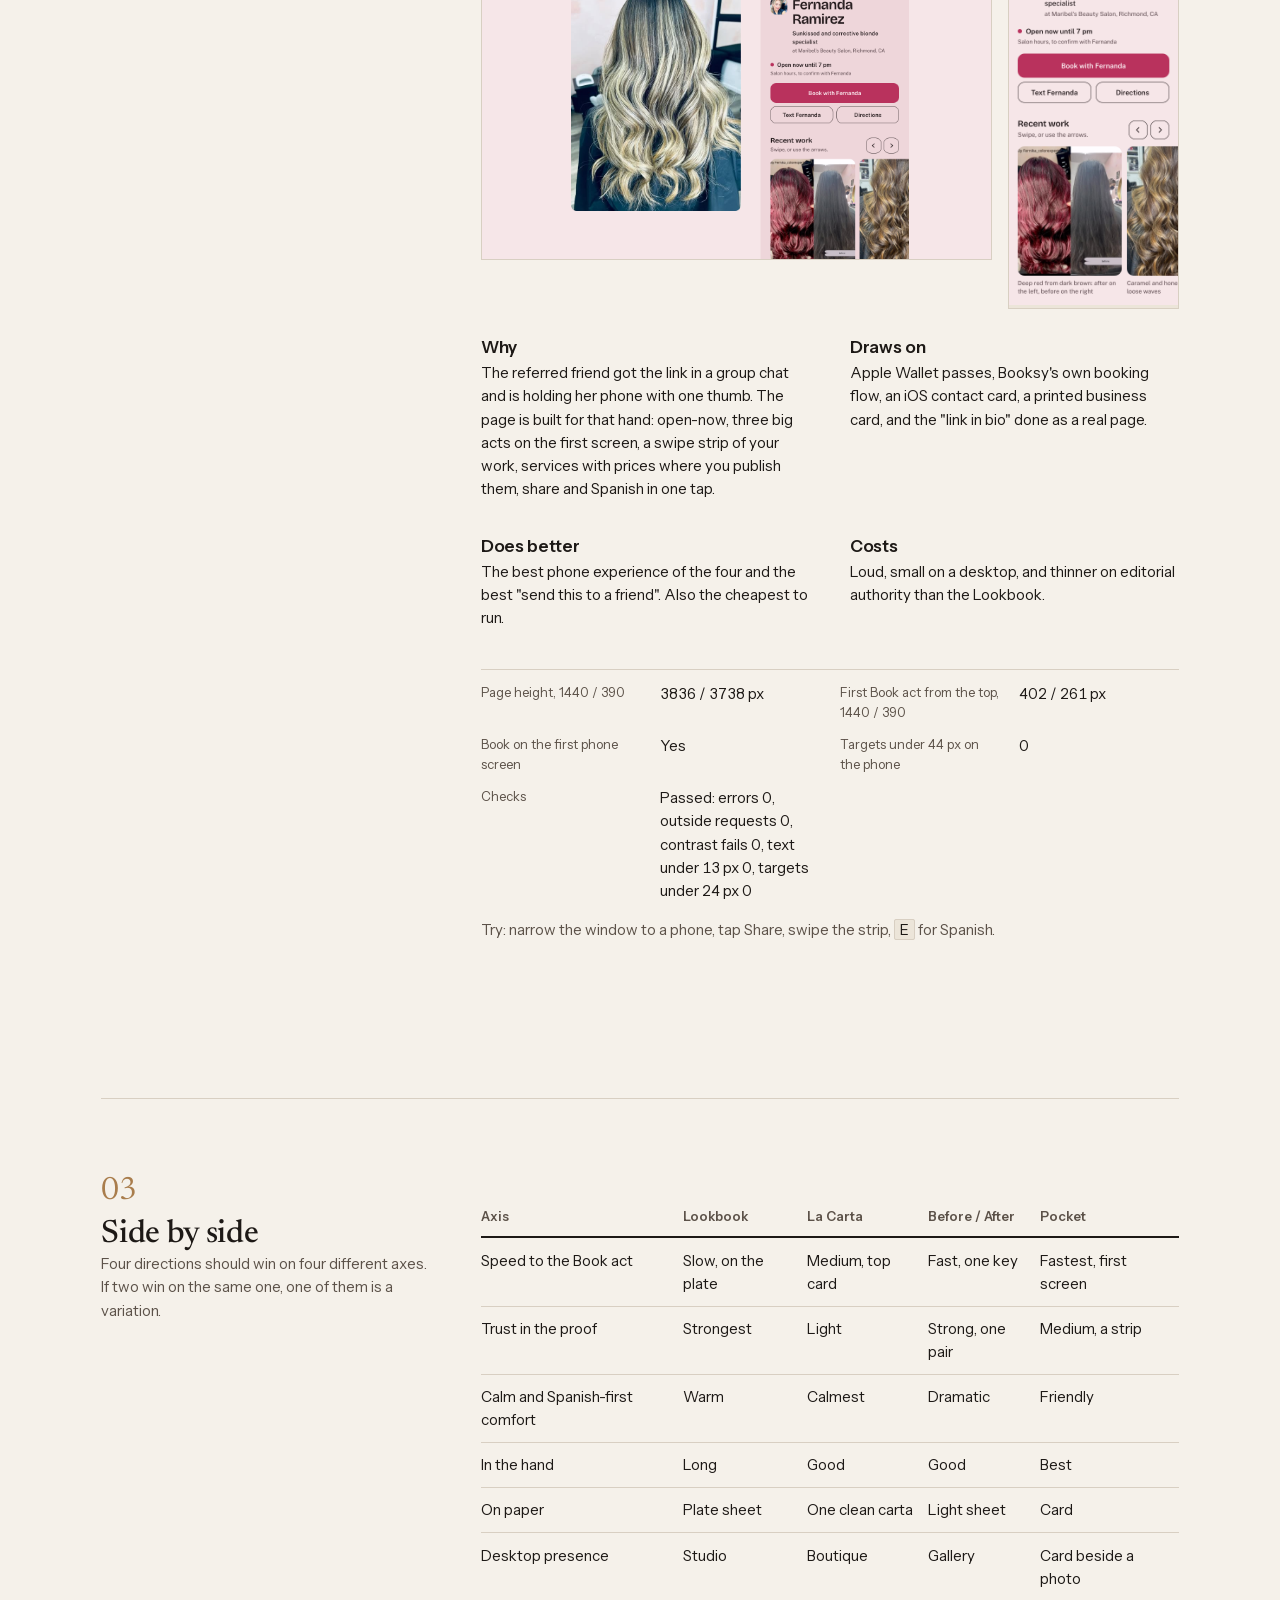
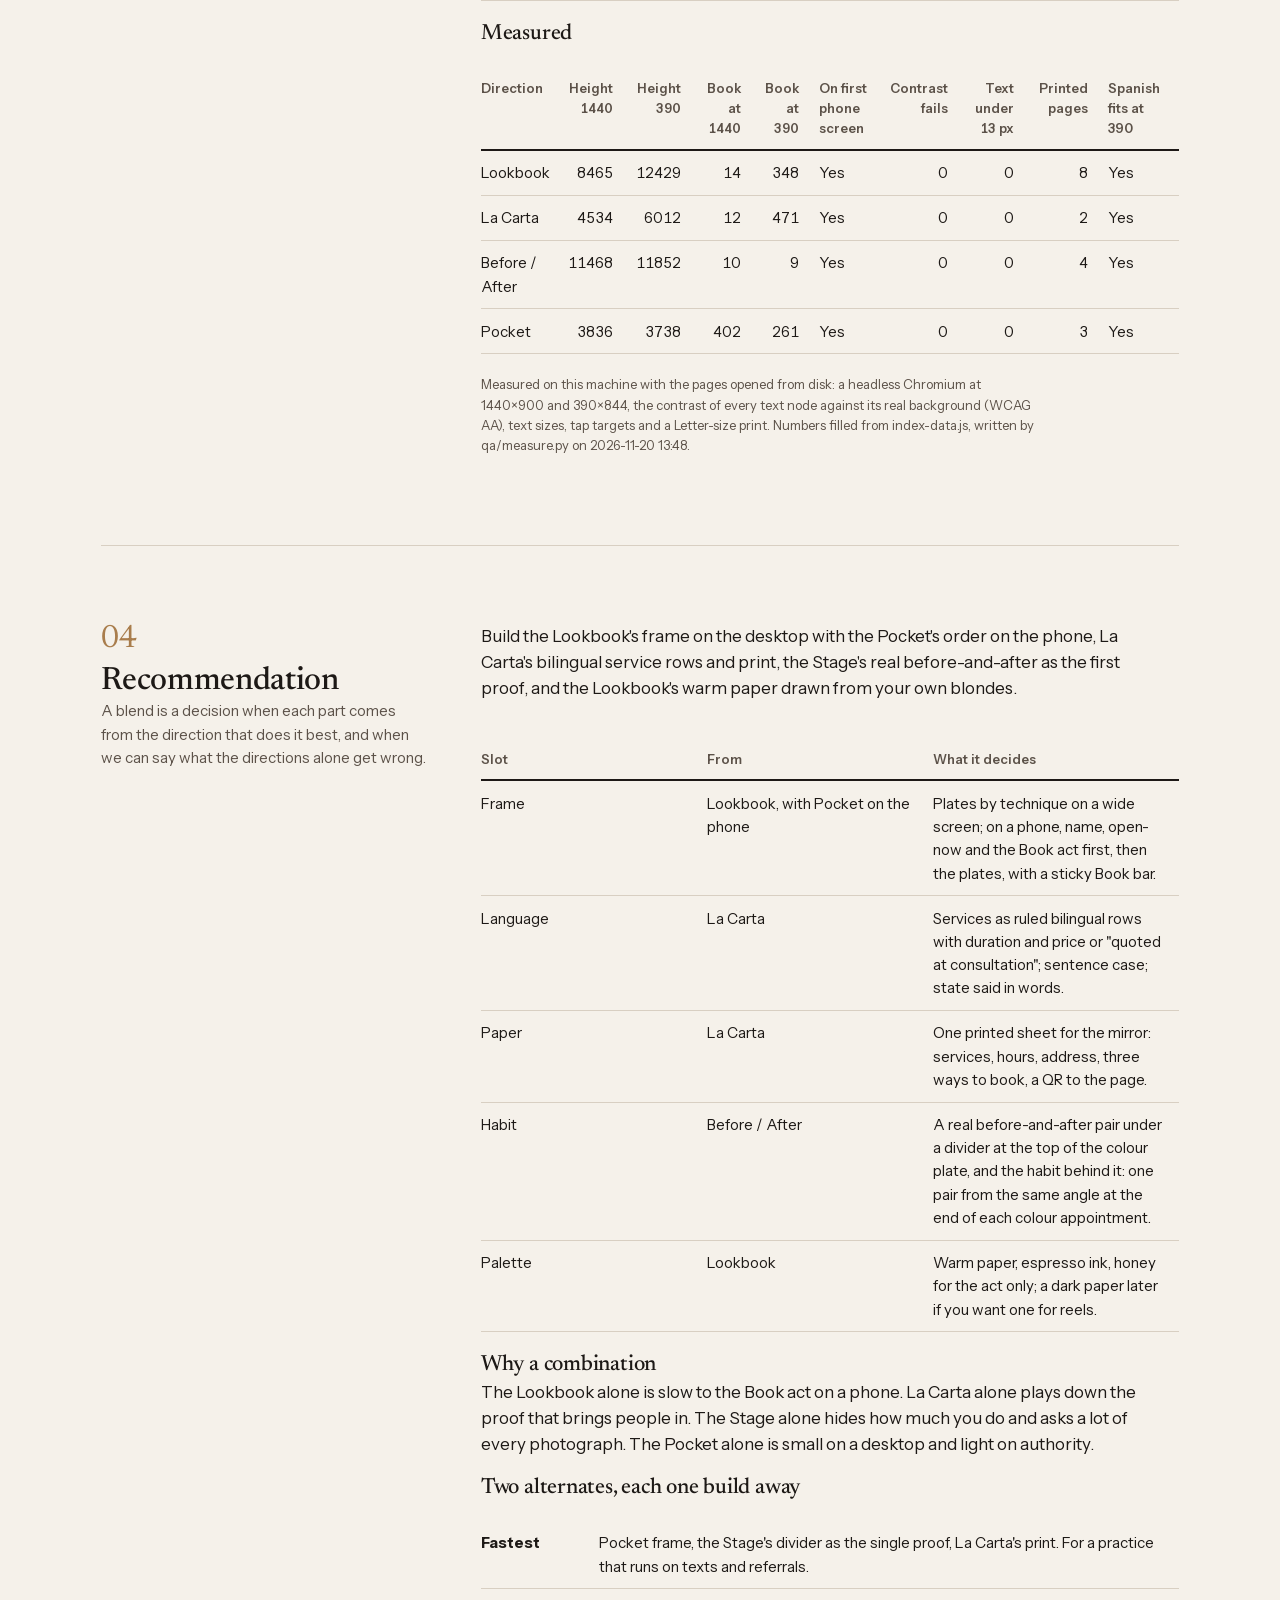
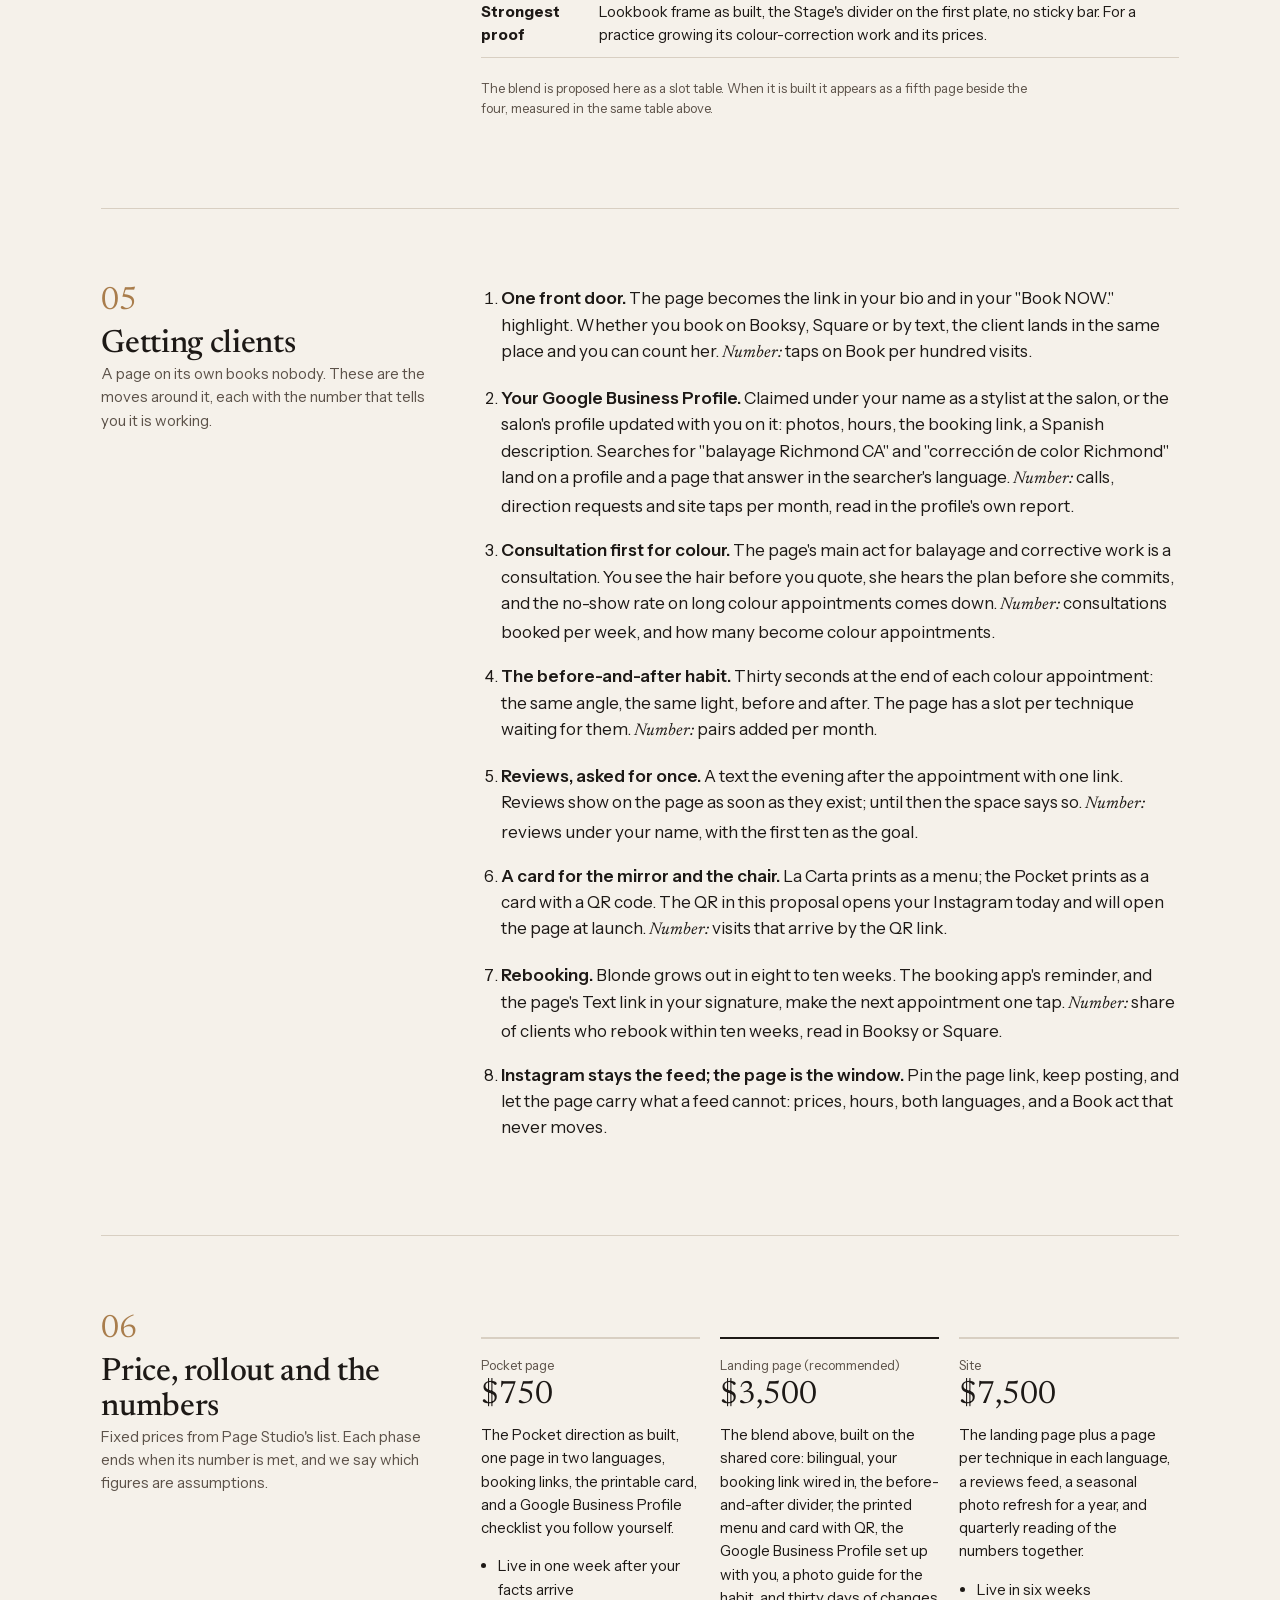
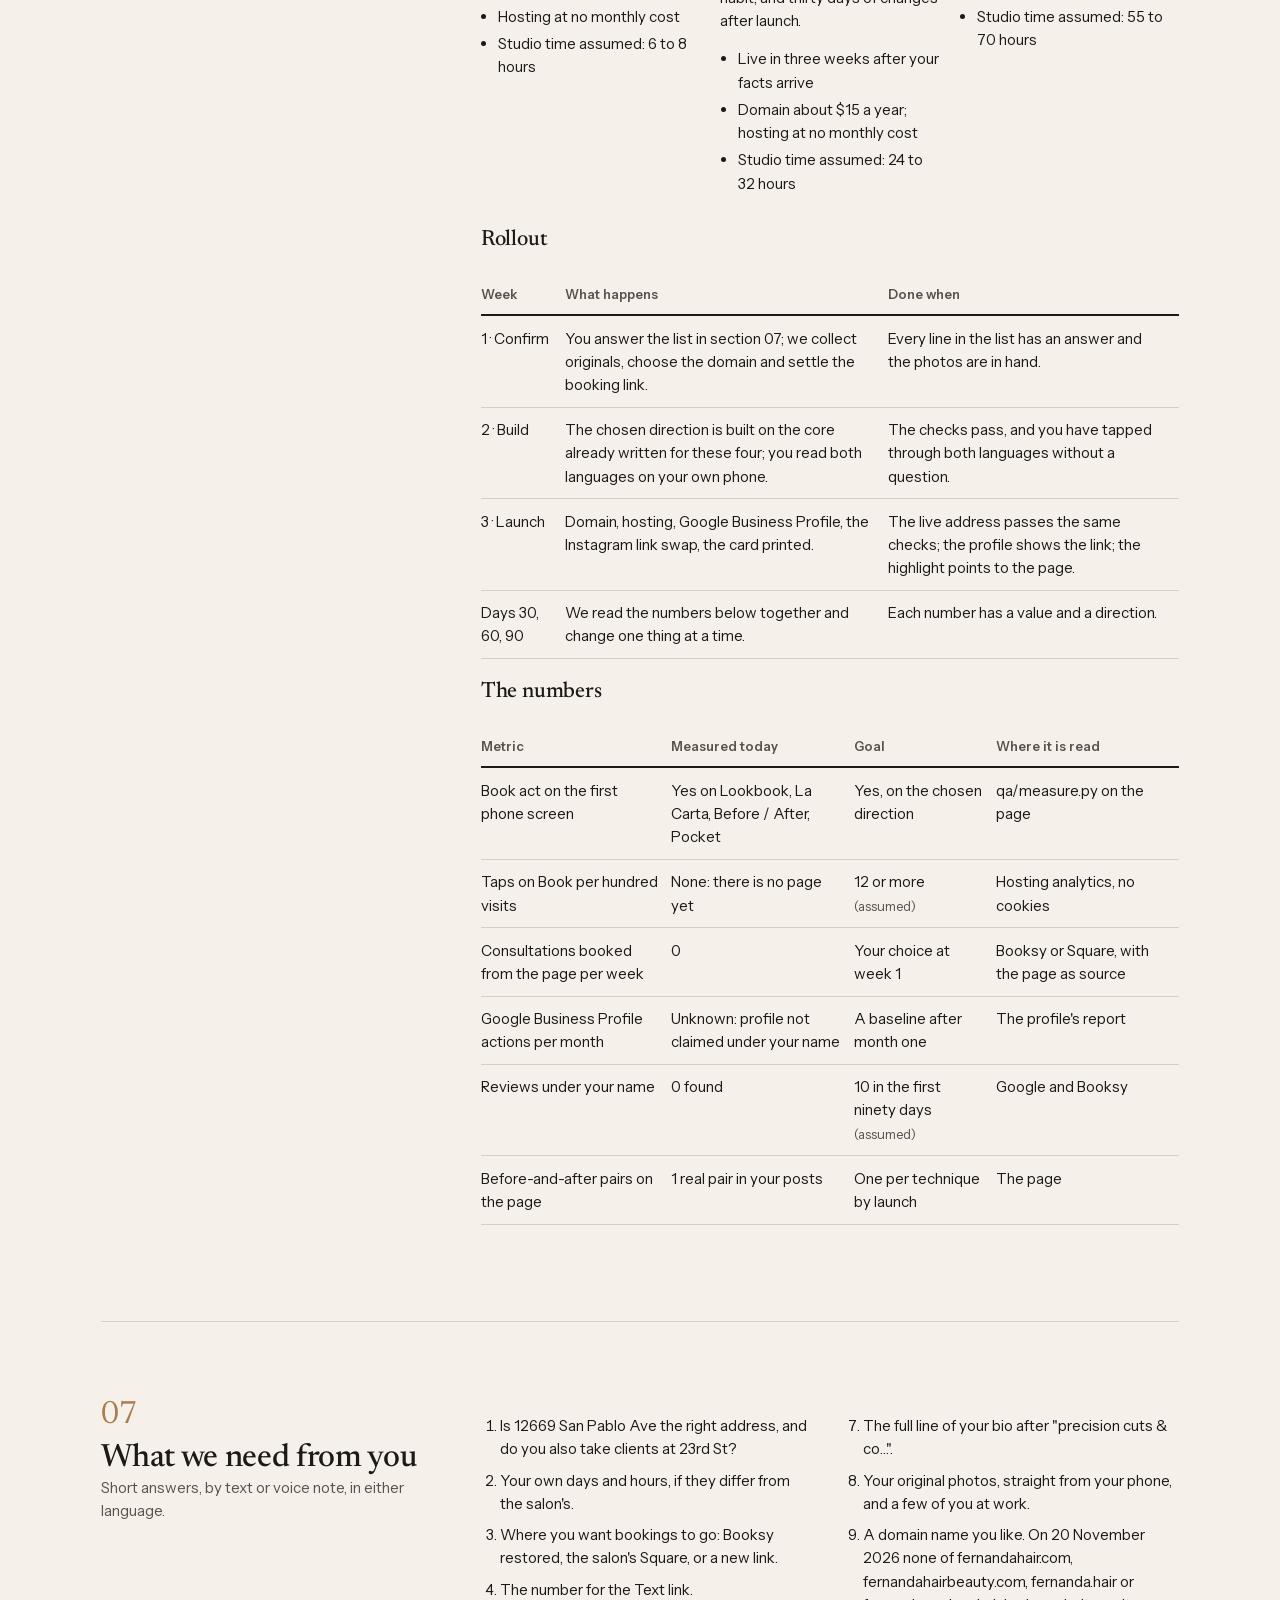
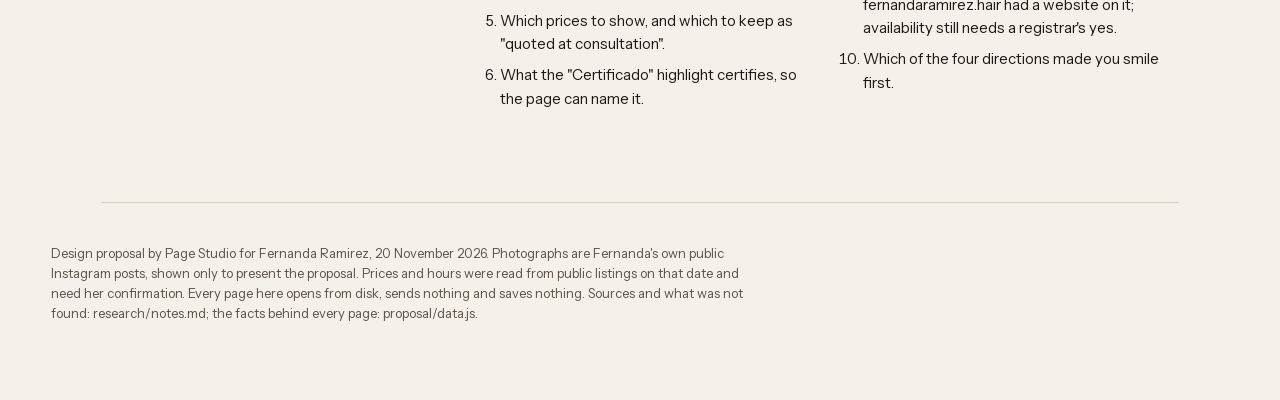
==== commit dfb5a10b: "Full proposal: walkthrough plus four directions (preview for Fernanda)" ====
--- a/index.html
+++ b/index.html
@@ -1,418 +1,523 @@
-<!DOCTYPE html>
+<!doctype html>
 <html lang="en">
 <head>
 <meta charset="utf-8">
 <meta name="robots" content="noindex, nofollow">
-<meta name="viewport" content="width=device-width, initial-scale=1, viewport-fit=cover">
-<title>Fernanda Ramirez · Blonde specialist in Richmond, CA</title>
-<meta name="description" content="Fernanda Ramirez, sunkissed and corrective blonde specialist at Maribel's Beauty Salon, 12669 San Pablo Ave, Richmond, CA. Book a consultation in English or Spanish.">
-<meta name="theme-color" content="#f6e6e8">
+<meta name="viewport" content="width=device-width, initial-scale=1">
+<title>Fernanda Ramirez: four directions for a page that books · Page Studio proposal</title>
+<meta name="description" content="A design proposal for Fernanda Ramirez, blonde specialist in Richmond, CA: four web-page directions, a recommendation, price, rollout and the numbers that would say it is working.">
 <link rel="stylesheet" href="fonts/fonts.css">
-<script type="application/ld+json">
-{
-  "@context": "https://schema.org",
-  "@type": "HairSalon",
-  "name": "Fernanda Ramirez at Maribel's Beauty Salon",
-  "description": "Sunkissed and corrective blonde specialist. Precision cuts and colour, in English and Spanish.",
-  "address": { "@type": "PostalAddress", "streetAddress": "12669 San Pablo Ave", "addressLocality": "Richmond", "addressRegion": "CA", "postalCode": "94805", "addressCountry": "US" },
-  "sameAs": ["https://www.instagram.com/fernanda_hairbeuty/"],
-  "knowsLanguage": ["en", "es"],
-  "openingHoursSpecification": [
-    { "@type": "OpeningHoursSpecification", "dayOfWeek": ["Tuesday", "Wednesday", "Thursday", "Friday"], "opens": "10:00", "closes": "19:00" },
-    { "@type": "OpeningHoursSpecification", "dayOfWeek": "Saturday", "opens": "10:00", "closes": "18:00" }
-  ]
-}
-</script>
 <style>
 :root{
-  --blush:#f6e6e8; --blush-2:#eed6da; --ink:#231a1c; --ink-2:#5e4b50; --rose:#b9325d; --espresso:#3d2e21;
-  --line:#dcc3c8; --paper-white:#fff7f9; --r:16px;
-  --display:"Bricolage Grotesque", system-ui, sans-serif; --text:"Public Sans", system-ui, sans-serif;
-  --fs-1:13px; --fs0:14px; --fs1:16px; --fs2:20px; --fs3:clamp(30px, 7.5vw, 40px);
-  --ease:cubic-bezier(.2,.7,.2,1);
+  --paper:#f5f1ea; --paper-2:#ece5d9; --ink:#1d1916; --ink-2:#5c5249; --rule:#d8cfc2; --espresso:#3d2e21; --honey:#a97d4c;
+  --s1:.8125rem; --s2:.9375rem; --s3:1.0625rem; --s4:1.375rem; --s5:2rem; --s6:clamp(2.5rem,1.2rem + 4.2vw,4.5rem);
+  --max:1180px; --gutter:clamp(1.25rem,4vw,3.5rem);
 }
 *{box-sizing:border-box}
-html{background:var(--blush)}
-body{margin:0;background:var(--blush);color:var(--ink);font:400 var(--fs1)/1.5 var(--text);-webkit-font-smoothing:antialiased;text-rendering:optimizeLegibility}
-img{max-width:100%}
-a{color:inherit}
-h1,h2,h3,p,ul,figure{margin:0}
-ul{padding:0;list-style:none}
-button{font:inherit;color:inherit}
-:focus-visible{outline:3px solid var(--ink);outline-offset:3px;border-radius:4px}
-.skip{position:absolute;left:-999px;top:10px;z-index:20;background:var(--ink);color:var(--paper-white);padding:12px 16px;border-radius:var(--r);text-decoration:none;font-weight:600}
-.skip:focus{left:16px}
-
-/* frame */
-.wrap{max-width:480px;margin:0 auto;padding:0 20px 112px}
-.top{display:flex;justify-content:space-between;align-items:center;gap:12px;padding:8px 0 10px}
-.handle{display:inline-flex;align-items:center;min-height:44px;font-size:var(--fs0);font-weight:500;color:var(--ink-2);text-decoration:none}
-.handle:hover{color:var(--ink)}
-.lang{display:flex;gap:4px}
-.lang button{min-height:44px;min-width:44px;padding:0 10px;border:0;border-bottom:2px solid transparent;background:none;font:600 var(--fs0)/1 var(--text);color:var(--ink-2);cursor:pointer}
-.lang button[aria-pressed="true"]{color:var(--ink);border-bottom-color:var(--ink)}
-.hero{display:none}
-
-/* identity */
-.id{display:grid;grid-template-columns:48px 1fr;gap:14px;align-items:start;padding-top:8px}
-.id img{width:48px;height:48px;border-radius:var(--r);display:block;object-fit:cover}
-.id h1{font:600 var(--fs3)/1.02 var(--display);letter-spacing:-.02em;color:var(--ink)}
-.id .pos{margin-top:8px;font-weight:500}
-.id .place{margin-top:2px;color:var(--ink-2);font-size:var(--fs0)}
-.open{margin-top:18px;font-weight:600}
-[data-open-now]::before{content:"";display:inline-block;width:10px;height:10px;border-radius:50%;background:var(--ink-2);margin-right:9px;vertical-align:1px}
-[data-open-now][data-open="yes"]::before{background:var(--rose)}
-.tiny{font-size:var(--fs-1);color:var(--ink-2);margin-top:2px}
-
-/* acts */
-.btn{display:flex;align-items:center;justify-content:center;gap:10px;min-height:48px;padding:10px 16px;border-radius:var(--r);border:1.5px solid var(--ink);background:transparent;color:var(--ink);font:600 var(--fs1)/1.2 var(--text);text-decoration:none;text-align:center;cursor:pointer;transition:transform .2s var(--ease),background-color .2s var(--ease)}
-.btn:hover{background:var(--blush-2)}
-.btn:active{transform:translateY(1px)}
-.btn-primary{min-height:56px;background:var(--rose);border-color:var(--rose);color:var(--paper-white)}
-.btn-primary:hover{background:#a52a52}
-.acts{display:grid;gap:10px;margin-top:18px}
-.acts .two{display:grid;grid-template-columns:1fr 1fr;gap:10px}
-
-/* sections */
-section{margin-top:36px}
-h2{font:600 var(--fs2)/1.2 var(--display);letter-spacing:-.01em}
-.sub{color:var(--ink-2);font-size:var(--fs0);margin-top:4px}
-.head{display:flex;justify-content:space-between;align-items:flex-end;gap:12px}
-.nav{display:flex;gap:6px}
-.nav button{width:44px;height:44px;border-radius:var(--r);border:1.5px solid var(--ink);background:none;cursor:pointer;display:grid;place-items:center}
-.nav button:hover{background:var(--blush-2)}
-.nav svg{width:18px;height:18px;display:block}
-
-/* strip */
-.strip{display:flex;gap:12px;overflow-x:auto;overscroll-behavior-x:contain;scroll-snap-type:x proximity;margin:14px -20px 0;padding:2px 20px 12px;scroll-padding:0 20px;scrollbar-width:thin;scrollbar-color:var(--ink-2) var(--line)}
-.strip::-webkit-scrollbar{height:6px}
-.strip::-webkit-scrollbar-track{background:var(--line);border-radius:var(--r)}
-.strip::-webkit-scrollbar-thumb{background:var(--ink-2);border-radius:var(--r)}
-.strip figure{flex:0 0 auto;width:var(--w);scroll-snap-align:start}
-.strip img{display:block;width:100%;height:auto;border-radius:var(--r);background:var(--blush-2)}
-.strip figcaption{font-size:var(--fs0);color:var(--ink-2);margin-top:8px;line-height:1.35}
-.prog{position:relative;height:3px;background:var(--line);border-radius:var(--r);margin-top:4px;overflow:hidden}
-.prog i{position:absolute;top:0;left:0;height:100%;width:30%;background:var(--ink);border-radius:var(--r)}
-
-/* services */
-.svc h3{font:600 var(--fs0)/1.2 var(--text);color:var(--ink-2);margin:22px 0 4px}
-.svc .row{display:flex;justify-content:space-between;align-items:baseline;gap:14px;padding:11px 0;border-top:1px solid var(--line)}
-.svc .name{font-weight:500}
-.svc .line{display:block;font-size:var(--fs0);color:var(--ink-2);font-weight:400;margin-top:2px}
-.svc .meta{flex:0 0 auto;max-width:42%;text-align:right;color:var(--ink-2);font-size:var(--fs0);font-variant-numeric:tabular-nums}
-.note{font-size:var(--fs0);color:var(--ink-2);margin-top:12px}
-.inline{display:inline-flex;align-items:center;min-height:44px;font-weight:600;text-decoration:underline;text-underline-offset:3px}
-
-/* hours, address */
-.hrs{margin-top:12px}
-.hrow{display:flex;justify-content:space-between;padding:8px 0;border-top:1px solid var(--line);font-size:var(--fs1)}
-.hrow.today{font-weight:600}
-.hval{font-variant-numeric:tabular-nums;color:var(--ink-2)}
-.hrow.today .hval{color:var(--ink)}
-.addr{margin-top:16px}
-.addr strong{display:block;font-weight:600}
-.addr .btn{margin-top:12px}
-
-/* book */
-#book .chw{margin-top:10px}
-#book .ch{width:100%}
-.slot{display:none;font-size:var(--fs0);color:var(--ink-2);margin:8px 4px 0}
-.slot.is-open{display:block}
-#book .ch[aria-expanded="true"]{background:var(--blush-2)}
-
-/* about, reviews, share */
-.about p+p{margin-top:10px}
-.empty{padding:16px;border:1.5px dashed var(--line);border-radius:var(--r);color:var(--ink-2);font-size:var(--fs0);margin-top:12px}
-#share{margin-top:12px}
-
-/* footer */
-footer{margin-top:40px;padding-top:16px;border-top:1px solid var(--line);font-size:var(--fs-1);color:var(--ink-2)}
-footer p+p{margin-top:8px}
-
-/* sticky bar */
-.bar{position:fixed;left:0;right:0;bottom:0;z-index:5;padding:10px 20px calc(10px + env(safe-area-inset-bottom));background:var(--blush);border-top:1px solid var(--line);transition:transform .35s var(--ease)}
-.bar .btn{max-width:440px;margin:0 auto}
-.bar.is-hidden{transform:translateY(110%)}
-
-/* reveal */
-.reveal{transition:opacity .55s var(--ease),transform .55s var(--ease);transition-delay:calc(var(--i,0) * 70ms)}
+html{background:var(--paper);color:var(--ink);font:400 100%/1.55 "Instrument Sans",system-ui,sans-serif;-webkit-text-size-adjust:100%}
+body{margin:0;font-size:var(--s3)}
+a{color:var(--espresso);text-underline-offset:.16em;text-decoration-thickness:1px}
+a:hover{text-decoration-thickness:2px}
+:focus-visible{outline:2px solid var(--espresso);outline-offset:3px;border-radius:2px}
+.skip{position:absolute;left:-200vw;top:0;background:var(--ink);color:var(--paper);padding:.75rem 1rem;z-index:10}
+.skip:focus{left:1rem;top:1rem}
+h1,h2,h3{font-family:"Newsreader",Georgia,serif;font-weight:500;letter-spacing:-.01em;margin:0}
+h1{font-size:var(--s6);line-height:1.02;font-weight:400;max-width:17ch}
+h2{font-size:var(--s5);line-height:1.1;max-width:26ch}
+h3{font-size:var(--s4);line-height:1.2}
+p{margin:0 0 1em;max-width:62ch}
+em{font-family:"Newsreader",Georgia,serif;font-style:italic}
+code,kbd{font-family:inherit;font-size:inherit}
+.wrap{max-width:var(--max);margin:0 auto;padding:0 var(--gutter)}
+header.top{display:flex;justify-content:space-between;align-items:baseline;gap:1rem;padding:1.25rem var(--gutter);border-bottom:1px solid var(--rule);font-size:var(--s2);color:var(--ink-2)}
+header.top b{font-weight:600;color:var(--ink)}
+header.top nav{display:flex;gap:1.1rem;flex-wrap:wrap}
+header.top nav a{color:var(--ink-2);text-decoration:none;padding:.55rem 0}
+header.top nav a:hover{color:var(--ink);text-decoration:underline}
+.cover{padding:clamp(3rem,8vw,7rem) 0 clamp(2rem,5vw,4rem);display:grid;grid-template-columns:minmax(0,1.2fr) minmax(0,.8fr);gap:clamp(2rem,5vw,5rem);align-items:end}
+.cover .lede{font-size:var(--s4);line-height:1.35;color:var(--ink-2);max-width:34ch;margin-top:1.5rem}
+.cover .date{font-size:var(--s2);color:var(--ink-2);margin-bottom:1.25rem}
+.cover figure{margin:0;display:grid;grid-template-columns:1fr 1fr;gap:.6rem}
+.cover figure img{width:100%;height:auto;display:block}
+.cover figure img:first-child{grid-row:span 2}
+.cover figcaption{grid-column:1/-1;font-size:var(--s1);color:var(--ink-2)}
+.finding{border-top:3px solid var(--ink);border-bottom:1px solid var(--rule);padding:1.75rem 0 1.25rem;display:grid;grid-template-columns:minmax(0,.9fr) minmax(0,1.6fr);gap:2rem}
+.finding h2{font-size:var(--s4);font-style:italic;font-weight:400}
+.finding p{font-size:var(--s3)}
+section{padding:clamp(2.5rem,6vw,5rem) 0;border-bottom:1px solid var(--rule)}
+.num{font-family:"Newsreader",Georgia,serif;font-size:var(--s5);color:var(--honey);font-weight:400;line-height:1;display:block;margin-bottom:.6rem}
+.grid{display:grid;grid-template-columns:minmax(0,.8fr) minmax(0,1.7fr);gap:clamp(1.5rem,4vw,4rem)}
+.grid > *{min-width:0}
+.scroll{overflow-x:auto;max-width:100%}
+.scroll table{min-width:640px}
+.measured dl{min-width:0}
+.grid > aside{position:sticky;top:1.5rem;align-self:start}
+.grid > aside p{color:var(--ink-2);font-size:var(--s2)}
+dl.facts{display:grid;grid-template-columns:max-content 1fr;gap:.45rem 1.5rem;margin:0 0 1.5rem;font-size:var(--s2)}
+dl.facts dt{color:var(--ink-2)}
+dl.facts dd{margin:0}
+.flag{color:var(--ink-2);font-size:var(--s1)}
+.tones{display:flex;gap:.5rem;flex-wrap:wrap;margin:.5rem 0 1.5rem}
+.tones span{display:grid;grid-template-rows:56px auto;width:72px;font-size:var(--s1);color:var(--ink-2)}
+.tones span::before{content:"";display:block;background:var(--sw)}
+.direction{padding:clamp(2rem,5vw,4rem) 0;border-top:1px solid var(--rule)}
+.direction:first-of-type{border-top:0}
+.direction header{display:grid;grid-template-columns:minmax(0,1fr) auto;gap:1rem;align-items:end;margin-bottom:1.25rem}
+.direction header .kind{font-size:var(--s2);color:var(--ink-2)}
+.direction header .open{font-size:var(--s2);white-space:nowrap;padding:.85rem 0;display:inline-block}
+.shots{display:grid;grid-template-columns:minmax(0,3fr) minmax(0,1fr);gap:1rem;margin:1.25rem 0 1.75rem;align-items:start}
+.shots a{display:block;border:1px solid var(--rule);background:var(--paper-2);overflow:hidden}
+.shots img{display:block;width:100%;height:auto}
+.shots .phone{aspect-ratio:390/844;overflow:hidden}
+.shots .phone img{width:100%;height:auto}
+.four{display:grid;grid-template-columns:repeat(2,minmax(0,1fr));gap:1.25rem 2.5rem;font-size:var(--s2)}
+.four h3{font-size:var(--s3);font-family:"Instrument Sans",system-ui,sans-serif;font-weight:600;margin-bottom:.25rem}
+.four p{max-width:none}
+.measured{margin-top:1.5rem;font-size:var(--s2);border-top:1px solid var(--rule)}
+.measured dl{display:grid;grid-template-columns:repeat(auto-fit,minmax(150px,1fr));gap:.75rem 1.25rem;margin:.75rem 0 0}
+.measured dt{color:var(--ink-2);font-size:var(--s1)}
+.measured dd{margin:0;font-variant-numeric:tabular-nums}
+.try{font-size:var(--s2);color:var(--ink-2);margin-top:1rem}
+.try kbd,aside kbd{border:1px solid var(--rule);padding:0 .35em;border-radius:2px;background:var(--paper-2);color:var(--ink)}
+table{border-collapse:collapse;width:100%;font-size:var(--s2);margin:1.25rem 0}
+th,td{text-align:left;vertical-align:top;padding:.65rem .75rem .65rem 0;border-bottom:1px solid var(--rule)}
+th{font-weight:600;color:var(--ink-2);font-size:var(--s1)}
+thead th{border-bottom:2px solid var(--ink)}
+td.n,th.n{text-align:right;font-variant-numeric:tabular-nums;padding-right:1.25rem}
+.slots th{width:12%}
+.moves ol{padding-left:1.25rem;margin:0}
+.moves li{margin-bottom:1.1rem;max-width:66ch}
+.moves li b{font-weight:600}
+.price{display:grid;grid-template-columns:repeat(3,minmax(0,1fr));gap:1.25rem;margin:1.5rem 0}
+.price > div{border-top:2px solid var(--rule);padding-top:1rem;font-size:var(--s2)}
+.price > div.rec{border-top-color:var(--ink)}
+.price .amt{font-family:"Newsreader",Georgia,serif;font-size:var(--s5);line-height:1;margin:.25rem 0 .75rem}
+.price ul{padding-left:1.1rem;margin:.5rem 0}
+.price li{margin:.25rem 0}
+.checklist{columns:2;column-gap:3rem;font-size:var(--s2);padding-left:1.2rem}
+.checklist li{break-inside:avoid;margin-bottom:.5rem}
+footer{padding:2.5rem var(--gutter) 4rem;font-size:var(--s1);color:var(--ink-2)}
+footer p{max-width:80ch}
+.reveal{opacity:1;transform:none}
 html.js:not(.ready) .reveal{opacity:0;transform:translateY(10px)}
-
-@media (min-width:900px){
-  .wrap{max-width:1040px;display:grid;grid-template-columns:1fr 420px;gap:56px;align-items:start;padding:0 32px 56px}
-  .top{grid-column:1 / -1;padding:18px 0 6px}
-  .hero{display:block;position:sticky;top:28px;justify-self:end}
-  .hero img{display:block;aspect-ratio:3 / 4;width:min(100%, calc(min(86vh, 760px) * 0.75));height:auto;border-radius:var(--r)}
-  .card{background:var(--blush-2);border-radius:var(--r);padding:28px 28px 34px}
-  .strip{margin:14px -28px 0;padding:2px 28px 12px;scroll-padding:0 28px;scrollbar-color:var(--ink-2) var(--blush)}
-  .strip::-webkit-scrollbar-track{background:var(--blush)}
-  .strip img{background:var(--blush)}
-  .btn:hover{background:var(--blush)}
-  .nav button:hover{background:var(--blush)}
-  #book .ch[aria-expanded="true"]{background:var(--blush)}
-  .prog{background:var(--blush)}
-  .empty{border-color:var(--ink-2)}
-  .bar{display:none}
+html.js.ready .reveal{transition:opacity .7s cubic-bezier(.16,1,.3,1),transform .7s cubic-bezier(.16,1,.3,1)}
+html.js.ready .reveal:nth-child(2){transition-delay:.08s}
+@media (prefers-reduced-motion:reduce){.reveal{transition:none!important;transform:none!important;opacity:1!important}}
+@media (max-width:900px){
+  .cover,.finding,.grid{grid-template-columns:1fr}
+  .grid > aside{position:static}
+  .four{grid-template-columns:1fr}
+  .shots{grid-template-columns:1fr}
+  .shots .phone{max-width:260px}
+  .price{grid-template-columns:1fr}
+  .checklist{columns:1}
+  header.top nav{display:none}
 }
-
-@media (prefers-reduced-motion: reduce){
-  .reveal,.bar,.btn{transition:none !important}
-  html.js:not(.ready) .reveal{opacity:1;transform:none}
-  .strip{scroll-behavior:auto}
-}
-
 @media print{
-  *,*::before,*::after{transition:none !important;animation:none !important}
-  html,body{background:#fff;color:#000}
-  .wrap{display:block;max-width:none;padding:0}
-  .top,.bar,.nav,.prog,.skip,.hero,.no-print{display:none !important}
-  .card{background:none;padding:0;border-radius:0}
-  *{color:#000 !important}
-  .reveal{opacity:1 !important;transform:none !important}
-  .btn{display:inline-block;min-height:0;padding:4px 10px;border:1px solid #000;background:none !important}
-  .btn-primary,.btn-primary:hover{background:none !important;background-color:transparent !important;color:#000 !important}
-  .acts,.acts .two{display:block}
-  .acts .btn{margin:0 8px 8px 0}
-  .strip{display:flex;flex-wrap:wrap;overflow:visible;margin:12px 0 0;padding:0;gap:10px}
-  .strip figure{width:auto}
-  .strip img{height:130px;width:auto}
-  .strip figcaption{max-width:130px}
-  .slot{display:block !important}
-  #book .chw{margin-top:8px}
-  section{margin-top:18px}
-  .svc .row,.hrow,.chw{break-inside:avoid}
-  [data-open-now]::before{background:#000}
-  footer{margin-top:18px;padding-top:10px;break-inside:avoid}
-  .svc .row,.hrow{border-top-color:#000}
+  html{background:#fff;color:#000;font-size:100%}
+  header.top nav,.skip,.open,.try{display:none}
+  section,.direction{break-inside:auto;padding:1rem 0}
+  .direction{break-before:page}
+  .shots{grid-template-columns:1fr 1fr}
+  a{color:#000;text-decoration:none}
+  .num{color:#000}
+  .grid > aside{position:static}
+  .measured dd,.measured dt,table{font-size:var(--s1)}
 }
 </style>
 </head>
 <body>
-<a class="skip" href="#main" data-t="skip">Skip to content</a>
-
-<div class="wrap">
-  <header class="top">
-    <a class="handle" href="https://www.instagram.com/fernanda_hairbeuty/" rel="noopener">@fernanda_hairbeuty</a>
-    <nav class="lang" aria-label="Language">
-      <button type="button" data-lang-toggle="en" aria-pressed="true" lang="en">English</button>
-      <button type="button" data-lang-toggle="es" aria-pressed="false" lang="es">Español</button>
-    </nav>
-  </header>
-
-  <figure class="hero reveal" style="--i:1">
-    <img src="img/work-04.jpg" width="480" height="640" alt="Bright beige blonde balayage with a soft root" data-t="hero_alt" data-t-attr="alt">
-  </figure>
-
-  <main id="main" class="card" tabindex="-1">
-    <div class="id reveal" style="--i:0">
-      <img src="img/fernanda.jpg" width="150" height="150" alt="">
+<a class="skip" href="#main">Skip to the proposal</a>
+<header class="top">
+  <div><b>Page Studio</b> · Design proposal for Fernanda Ramirez</div>
+  <nav aria-label="Sections">
+    <a href="#saw">What we saw</a><a href="#directions">Four directions</a><a href="#side">Side by side</a><a href="#rec">Recommendation</a><a href="#clients">Getting clients</a><a href="#price">Price and rollout</a><a href="#confirm">What we need</a>
+  </nav>
+</header>
+
+<main id="main" class="wrap">
+  <div class="cover">
+    <div>
+      <p class="date reveal">20 November 2026 · Richmond, California · English and Spanish</p>
+      <h1 class="reveal">Fernanda, your work already sells itself. Let's give it a front door.</h1>
+      <p class="lede reveal">Four directions for a bilingual page that takes a woman who just saw your balayage and books her a consultation, from her phone, in under a minute.</p>
+    </div>
+    <figure class="reveal">
+      <img src="img/work-04.jpg" width="480" height="640" alt="Bright beige blonde balayage with a soft root, by Fernanda">
+      <img src="img/work-02.jpg" width="480" height="640" alt="Caramel and honey balayage, long loose waves, by Fernanda">
+      <img src="img/work-12.jpg" width="360" height="640" alt="Long bob, cut and colour, by Fernanda">
+      <figcaption>Your own posts, as Instagram serves them at 640px. The finished site will want your originals.</figcaption>
+    </figure>
+  </div>
+
+  <div class="finding" id="para-fernanda">
+    <h2>Para Fernanda</h2>
+    <div>
+      <p>Hola Fernanda. Aquí hay cuatro ideas para tu página, hechas con tus propias fotos. Ábrelas en tu teléfono, toca <b>ES</b> para verlas en español, y responde al mensaje donde recibiste este enlace con la que te hizo sonreír primero, y lo que cambiarías. Nada de esto está publicado todavía; es solo para que lo veas.</p>
+      <p>Hi Fernanda. Four ideas for your page, made with your own photos. Open them on your phone, tap <b>ES</b> for Spanish, and reply to the text this link came in with the one that made you smile first and what you would change. None of this is public yet; it is here for you to see.</p>
+    </div>
+  </div>
+
+  <div class="finding">
+    <h2>One thing we found today</h2>
+    <div>
+      <p>Your Instagram highlight sends clients to the Booksy app. On 20 November 2026 your Booksy page showed Booksy's "business deleted" notice. A client who taps through right now meets a dead end, and there is no way for you to see how many did.</p>
+      <p>A page of your own fixes that in one move. It holds your work, your services in both languages, your hours, and three ways to book. If you ever change booking apps again, the page stays and only one link behind it changes.</p>
+    </div>
+  </div>
+
+  <section id="saw">
+    <div class="grid">
+      <aside>
+        <span class="num">01</span>
+        <h2>What we saw</h2>
+        <p>Read from your public pages on 20 November 2026. Lines marked "confirm" are published somewhere and need your yes.</p>
+      </aside>
       <div>
-        <h1 data-from="person.name">Fernanda Ramirez</h1>
-        <p class="pos" data-from="person.position_en">Sunkissed and corrective blonde specialist</p>
-        <p class="place"><span data-t="at_salon">at Maribel's Beauty Salon</span>, Richmond, CA</p>
-      </div>
-    </div>
-
-    <p class="open reveal" style="--i:1" data-open-now></p>
-    <p class="tiny reveal" style="--i:1" data-t="open_label">Salon hours, to confirm with Fernanda</p>
-
-    <div class="acts reveal" id="acts" style="--i:2">
-      <a class="btn btn-primary" href="#book" data-t="book">Book with Fernanda</a>
-      <div class="two">
-        <a class="btn" href="#book" data-t="text">Text Fernanda</a>
-        <a class="btn" href="https://maps.apple.com/?q=12669+San+Pablo+Ave+Richmond+CA+94805" rel="noopener" data-t="directions">Directions</a>
-      </div>
-    </div>
-
-    <section class="reveal" style="--i:3" aria-labelledby="h-work">
-      <div class="head">
-        <div>
-          <h2 id="h-work" data-t="work">Recent work</h2>
-          <p class="sub" data-t="work_hint">Swipe, or use the arrows.</p>
+        <dl class="facts">
+          <dt>Name</dt><dd>Fernanda Ramirez, @fernanda_hairbeuty (and @fernika_colorexpert before)</dd>
+          <dt>Position</dt><dd>Sunkissed and corrective blonde specialist; precision cuts and colour</dd>
+          <dt>Salon</dt><dd>Maribel's Beauty Salon, 12669 San Pablo Ave, Richmond, CA 94805 <span class="flag">confirm; a listing also shows 232 23rd St</span></dd>
+          <dt>Hours</dt><dd>Tuesday to Friday 10 am to 7 pm, Saturday 10 am to 6 pm, closed Sunday and Monday <span class="flag">the salon's hours; confirm yours</span></dd>
+          <dt>Languages</dt><dd>English and Spanish, in your posts and with your clients</dd>
+          <dt>Highlights</dt><dd>Booksy app · Bob cut! · Balayage! · Destacada · Book NOW. · Keratina!!! · Certificado · Face framing · Copper!</dd>
+          <dt>Instagram</dt><dd>479 posts, 447 followers</dd>
+          <dt>Published prices</dt><dd>The salon's Square list: women's cut $60 for 45 min; single-process colour from $120 for 1 h 30. Nothing published under your name for balayage, corrective colour or keratin.</dd>
+          <dt>Reviews</dt><dd>None found under your name. The pages leave an empty, labelled space for them.</dd>
+        </dl>
+        <h3>Your colours</h3>
+        <p>The palettes in the four directions come from your own photographs. Measured from the hair in your posts:</p>
+        <div class="tones" aria-label="Tones measured from the photographs">
+          <span style="--sw:#b4966c">honey</span><span style="--sw:#8d765e">caramel</span><span style="--sw:#e6e5d5">champagne</span><span style="--sw:#3d2e21">espresso</span><span style="--sw:#58272d">burgundy</span><span style="--sw:#101818">black</span>
         </div>
-        <div class="nav">
-          <button type="button" data-scroll="prev" data-t="prev" data-t-attr="aria-label" aria-label="Previous photos"><svg viewBox="0 0 20 20" fill="none" stroke="currentColor" stroke-width="2" stroke-linecap="round" stroke-linejoin="round" aria-hidden="true"><path d="M12 4 6 10l6 6"/></svg></button>
-          <button type="button" data-scroll="next" data-t="next" data-t-attr="aria-label" aria-label="Next photos"><svg viewBox="0 0 20 20" fill="none" stroke="currentColor" stroke-width="2" stroke-linecap="round" stroke-linejoin="round" aria-hidden="true"><path d="m8 4 6 6-6 6"/></svg></button>
+        <h3>The reader and the job</h3>
+        <p>She has just seen one of your reels. She is on her phone, often at night, often in Spanish, and she wants two things: proof you can do this on hair like hers, and the quickest way to get in your chair. Every direction below answers those two in a different order and a different voice. All four share one set of facts, one language toggle, one open-now line and one booking block, so they differ in design and never in behaviour.</p>
+      </div>
+    </div>
+  </section>
+
+  <section id="directions">
+    <div class="grid">
+      <aside>
+        <span class="num">02</span>
+        <h2>Four directions</h2>
+        <p>Each one commits to a different idea of the reader. Open them from disk; press <kbd>E</kbd> for Spanish and <kbd>B</kbd> to jump to booking on any of them.</p>
+        <p>Screenshots were taken on this machine at 1440 and 390 px wide after the pages passed their checks.</p>
+      </aside>
+      <div>
+
+        <article class="direction" id="d1">
+          <header>
+            <div><h3>1 · The Lookbook</h3><div class="kind">Her work as a printed colour lookbook, plate by plate</div></div>
+            <a class="open" href="d1-lookbook.html">Open the Lookbook</a>
+          </header>
+          <div class="shots">
+            <a href="d1-lookbook.html"><img src="shots/d1-1440-fold.png" alt="The Lookbook at 1440 px wide, first screen" width="1440" height="900"></a>
+            <a class="phone" href="d1-lookbook.html"><img src="shots/d1-390-fold.png" alt="The Lookbook on a phone, first screen" width="780" height="1688"></a>
+          </div>
+          <div class="four">
+            <div><h3>Why</h3><p>The document this reader already trusts is your grid and your before-and-afters. So the page is drawn as a lookbook: a plate per technique, your photographs at their own shapes, two lines of plain copy, and a Book act on each plate.</p></div>
+            <div><h3>Draws on</h3><p>Vogue and Allure beauty lookbooks, Glossier's product-photo grids, Hershesons in London, Bumble and bumble's editorial pages, and Instagram's own 4:5 crop as the plate.</p></div>
+            <div><h3>Does better</h3><p>Proof and authority. The strongest "she can do my hair" of the four, and the one that reads most like a studio with a waiting list.</p></div>
+            <div><h3>Costs</h3><p>Long on a phone, slower to the Book act than the Pocket or the Stage, and it asks the most of your photography.</p></div>
+          </div>
+          <div class="measured"><dl>
+            <dt>Page height, 1440 / 390</dt><dd><span data-m="d1.h1440">not measured yet</span> / <span data-m="d1.h390"></span> px</dd>
+            <dt>First Book act from the top, 1440 / 390</dt><dd><span data-m="d1.book1440"></span> / <span data-m="d1.book390"></span> px</dd>
+            <dt>Book on the first phone screen</dt><dd data-m="d1.bookInFold390"></dd>
+            <dt>Photos on the first screen, 1440</dt><dd data-m="d1.photosInFold1440"></dd>
+            <dt>Checks</dt><dd data-m="d1.gate"></dd>
+          </dl></div>
+          <p class="try">Try: scroll the plates, <kbd>E</kbd> for Spanish, <kbd>B</kbd> to book, print preview for the plate sheet.</p>
+        </article>
+
+        <article class="direction" id="d2">
+          <header>
+            <div><h3>2 · La Carta</h3><div class="kind">A calm, bound, bilingual service menu</div></div>
+            <a class="open" href="d2-carta.html">Open La Carta</a>
+          </header>
+          <div class="shots">
+            <a href="d2-carta.html"><img src="shots/d2-1440-fold.png" alt="La Carta at 1440 px wide, first screen" width="1440" height="900"></a>
+            <a class="phone" href="d2-carta.html"><img src="shots/d2-390-fold.png" alt="La Carta on a phone, first screen" width="780" height="1688"></a>
+          </div>
+          <div class="four">
+            <div><h3>Why</h3><p>The practical client, often Spanish-first, wants four answers in one glance: what, how long, how much, and when. The page is set like a bound carta with ruled rows and dot leaders, both languages on each line, and one act.</p></div>
+            <div><h3>Draws on</h3><p>A bound restaurant carta, Aesop's ruled product lists, the restraint of Hermès and Apple in a table, your salon's own Square list, and a hotel spa menu.</p></div>
+            <div><h3>Does better</h3><p>Calm, warmth and clarity. The most comfortable page for a Spanish-first reader and the best one on paper: it prints as a single clean menu for the mirror.</p></div>
+            <div><h3>Costs</h3><p>Proof is played down; it carries the fewest photographs and can read as plain beside the Lookbook.</p></div>
+          </div>
+          <div class="measured"><dl>
+            <dt>Page height, 1440 / 390</dt><dd><span data-m="d2.h1440">not measured yet</span> / <span data-m="d2.h390"></span> px</dd>
+            <dt>First Book act from the top, 1440 / 390</dt><dd><span data-m="d2.book1440"></span> / <span data-m="d2.book390"></span> px</dd>
+            <dt>Book on the first phone screen</dt><dd data-m="d2.bookInFold390"></dd>
+            <dt>Printed pages</dt><dd data-m="d2.printPages"></dd>
+            <dt>Checks</dt><dd data-m="d2.gate"></dd>
+          </dl></div>
+          <p class="try">Try: <kbd>E</kbd> to see the rows swap language order, then print preview.</p>
+        </article>
+
+        <article class="direction" id="d3">
+          <header>
+            <div><h3>3 · Before / After</h3><div class="kind">One transformation at a time, on a dark stage</div></div>
+            <a class="open" href="d3-before-after.html">Open Before / After</a>
+          </header>
+          <div class="shots">
+            <a href="d3-before-after.html"><img src="shots/d3-1440-fold.png" alt="Before / After at 1440 px wide, first screen" width="1440" height="900"></a>
+            <a class="phone" href="d3-before-after.html"><img src="shots/d3-390-fold.png" alt="Before / After on a phone, first screen" width="780" height="1688"></a>
+          </div>
+          <div class="four">
+            <div><h3>Why</h3><p>The sceptic with brassy, banded or box-dyed hair decides from one convincing result. The page gives her exactly that: a real before-and-after of one client under a draggable divider, then one transformation per screen with the technique in large type and the act one key away.</p></div>
+            <div><h3>Draws on</h3><p>Apple product pages, with one claim per screen and type as large as the object; Olaplex before-and-afters; a photographer's one-image-at-a-time portfolio; the way a colourist talks in a consult.</p></div>
+            <div><h3>Does better</h3><p>Fastest to decide and the most memorable. The one people send to a friend with "look at this".</p></div>
+            <div><h3>Costs</h3><p>Hides the breadth of what you do, lives on a dark page, and depends on photographs taken from the same angle before and after.</p></div>
+          </div>
+          <div class="measured"><dl>
+            <dt>Page height, 1440 / 390</dt><dd><span data-m="d3.h1440">not measured yet</span> / <span data-m="d3.h390"></span> px</dd>
+            <dt>First Book act from the top, 1440 / 390</dt><dd><span data-m="d3.book1440"></span> / <span data-m="d3.book390"></span> px</dd>
+            <dt>Book on the first phone screen</dt><dd data-m="d3.bookInFold390"></dd>
+            <dt>Photos on the first screen, 1440</dt><dd data-m="d3.photosInFold1440"></dd>
+            <dt>Checks</dt><dd data-m="d3.gate"></dd>
+          </dl></div>
+          <p class="try">Try: drag the divider or use the arrow keys on it, <kbd>J</kbd> and <kbd>K</kbd> to move between transformations, <kbd>B</kbd> to book.</p>
+        </article>
+
+        <article class="direction" id="d4">
+          <header>
+            <div><h3>4 · Pocket</h3><div class="kind">A card you keep on your phone: book, text, directions</div></div>
+            <a class="open" href="d4-pocket.html">Open Pocket</a>
+          </header>
+          <div class="shots">
+            <a href="d4-pocket.html"><img src="shots/d4-1440-fold.png" alt="Pocket at 1440 px wide, first screen" width="1440" height="900"></a>
+            <a class="phone" href="d4-pocket.html"><img src="shots/d4-390-fold.png" alt="Pocket on a phone, first screen" width="780" height="1688"></a>
+          </div>
+          <div class="four">
+            <div><h3>Why</h3><p>The referred friend got the link in a group chat and is holding her phone with one thumb. The page is built for that hand: open-now, three big acts on the first screen, a swipe strip of your work, services with prices where you publish them, share and Spanish in one tap.</p></div>
+            <div><h3>Draws on</h3><p>Apple Wallet passes, Booksy's own booking flow, an iOS contact card, a printed business card, and the "link in bio" done as a real page.</p></div>
+            <div><h3>Does better</h3><p>The best phone experience of the four and the best "send this to a friend". Also the cheapest to run.</p></div>
+            <div><h3>Costs</h3><p>Loud, small on a desktop, and thinner on editorial authority than the Lookbook.</p></div>
+          </div>
+          <div class="measured"><dl>
+            <dt>Page height, 1440 / 390</dt><dd><span data-m="d4.h1440">not measured yet</span> / <span data-m="d4.h390"></span> px</dd>
+            <dt>First Book act from the top, 1440 / 390</dt><dd><span data-m="d4.book1440"></span> / <span data-m="d4.book390"></span> px</dd>
+            <dt>Book on the first phone screen</dt><dd data-m="d4.bookInFold390"></dd>
+            <dt>Targets under 44 px on the phone</dt><dd data-m="d4.t44"></dd>
+            <dt>Checks</dt><dd data-m="d4.gate"></dd>
+          </dl></div>
+          <p class="try">Try: narrow the window to a phone, tap Share, swipe the strip, <kbd>E</kbd> for Spanish.</p>
+        </article>
+
+      </div>
+    </div>
+  </section>
+
+  <section id="side">
+    <div class="grid">
+      <aside>
+        <span class="num">03</span>
+        <h2>Side by side</h2>
+        <p>Four directions should win on four different axes. If two win on the same one, one of them is a variation.</p>
+      </aside>
+      <div>
+        <div class="scroll"><table>
+          <thead><tr><th>Axis</th><th>Lookbook</th><th>La Carta</th><th>Before / After</th><th>Pocket</th></tr></thead>
+          <tbody>
+            <tr><td>Speed to the Book act</td><td>Slow, on the plate</td><td>Medium, top card</td><td>Fast, one key</td><td>Fastest, first screen</td></tr>
+            <tr><td>Trust in the proof</td><td>Strongest</td><td>Light</td><td>Strong, one pair</td><td>Medium, a strip</td></tr>
+            <tr><td>Calm and Spanish-first comfort</td><td>Warm</td><td>Calmest</td><td>Dramatic</td><td>Friendly</td></tr>
+            <tr><td>In the hand</td><td>Long</td><td>Good</td><td>Good</td><td>Best</td></tr>
+            <tr><td>On paper</td><td>Plate sheet</td><td>One clean carta</td><td>Light sheet</td><td>Card</td></tr>
+            <tr><td>Desktop presence</td><td>Studio</td><td>Boutique</td><td>Gallery</td><td>Card beside a photo</td></tr>
+          </tbody>
+        </table></div>
+        <h3>Measured</h3>
+        <div class="scroll"><table>
+          <thead><tr><th>Direction</th><th class="n">Height 1440</th><th class="n">Height 390</th><th class="n">Book at 1440</th><th class="n">Book at 390</th><th>On first phone screen</th><th class="n">Contrast fails</th><th class="n">Text under 13 px</th><th class="n">Printed pages</th><th>Spanish fits at 390</th></tr></thead>
+          <tbody>
+            <tr><td>Lookbook</td><td class="n" data-m="d1.h1440"></td><td class="n" data-m="d1.h390"></td><td class="n" data-m="d1.book1440"></td><td class="n" data-m="d1.book390"></td><td data-m="d1.bookInFold390"></td><td class="n" data-m="d1.contrast"></td><td class="n" data-m="d1.small"></td><td class="n" data-m="d1.printPages"></td><td data-m="d1.esFits"></td></tr>
+            <tr><td>La Carta</td><td class="n" data-m="d2.h1440"></td><td class="n" data-m="d2.h390"></td><td class="n" data-m="d2.book1440"></td><td class="n" data-m="d2.book390"></td><td data-m="d2.bookInFold390"></td><td class="n" data-m="d2.contrast"></td><td class="n" data-m="d2.small"></td><td class="n" data-m="d2.printPages"></td><td data-m="d2.esFits"></td></tr>
+            <tr><td>Before / After</td><td class="n" data-m="d3.h1440"></td><td class="n" data-m="d3.h390"></td><td class="n" data-m="d3.book1440"></td><td class="n" data-m="d3.book390"></td><td data-m="d3.bookInFold390"></td><td class="n" data-m="d3.contrast"></td><td class="n" data-m="d3.small"></td><td class="n" data-m="d3.printPages"></td><td data-m="d3.esFits"></td></tr>
+            <tr><td>Pocket</td><td class="n" data-m="d4.h1440"></td><td class="n" data-m="d4.h390"></td><td class="n" data-m="d4.book1440"></td><td class="n" data-m="d4.book390"></td><td data-m="d4.bookInFold390"></td><td class="n" data-m="d4.contrast"></td><td class="n" data-m="d4.small"></td><td class="n" data-m="d4.printPages"></td><td data-m="d4.esFits"></td></tr>
+            <tr id="d5row" hidden><td>The blend</td><td class="n" data-m="d5.h1440"></td><td class="n" data-m="d5.h390"></td><td class="n" data-m="d5.book1440"></td><td class="n" data-m="d5.book390"></td><td data-m="d5.bookInFold390"></td><td class="n" data-m="d5.contrast"></td><td class="n" data-m="d5.small"></td><td class="n" data-m="d5.printPages"></td><td data-m="d5.esFits"></td></tr>
+          </tbody>
+        </table></div>
+        <p class="flag">Measured on this machine with the pages opened from disk: a headless Chromium at 1440×900 and 390×844, the contrast of every text node against its real background (WCAG AA), text sizes, tap targets and a Letter-size print. Numbers filled from <code>index-data.js</code>, written by <code>qa/measure.py</code> on <span data-m="measured"></span>.</p>
+      </div>
+    </div>
+  </section>
+
+  <section id="rec">
+    <div class="grid">
+      <aside>
+        <span class="num">04</span>
+        <h2>Recommendation</h2>
+        <p>A blend is a decision when each part comes from the direction that does it best, and when we can say what the directions alone get wrong.</p>
+      </aside>
+      <div>
+        <p>Build the Lookbook's frame on the desktop with the Pocket's order on the phone, La Carta's bilingual service rows and print, the Stage's real before-and-after as the first proof, and the Lookbook's warm paper drawn from your own blondes.</p>
+        <div class="scroll"><table class="slots">
+          <thead><tr><th>Slot</th><th>From</th><th>What it decides</th></tr></thead>
+          <tbody>
+            <tr><td>Frame</td><td>Lookbook, with Pocket on the phone</td><td>Plates by technique on a wide screen; on a phone, name, open-now and the Book act first, then the plates, with a sticky Book bar.</td></tr>
+            <tr><td>Language</td><td>La Carta</td><td>Services as ruled bilingual rows with duration and price or "quoted at consultation"; sentence case; state said in words.</td></tr>
+            <tr><td>Paper</td><td>La Carta</td><td>One printed sheet for the mirror: services, hours, address, three ways to book, a QR to the page.</td></tr>
+            <tr><td>Habit</td><td>Before / After</td><td>A real before-and-after pair under a divider at the top of the colour plate, and the habit behind it: one pair from the same angle at the end of each colour appointment.</td></tr>
+            <tr><td>Palette</td><td>Lookbook</td><td>Warm paper, espresso ink, honey for the act only; a dark paper later if you want one for reels.</td></tr>
+          </tbody>
+        </table></div>
+        <h3>Why a combination</h3>
+        <p>The Lookbook alone is slow to the Book act on a phone. La Carta alone plays down the proof that brings people in. The Stage alone hides how much you do and asks a lot of every photograph. The Pocket alone is small on a desktop and light on authority.</p>
+        <h3>Two alternates, each one build away</h3>
+        <table>
+          <tbody>
+            <tr><td><b>Fastest</b></td><td>Pocket frame, the Stage's divider as the single proof, La Carta's print. For a practice that runs on texts and referrals.</td></tr>
+            <tr><td><b>Strongest proof</b></td><td>Lookbook frame as built, the Stage's divider on the first plate, no sticky bar. For a practice growing its colour-correction work and its prices.</td></tr>
+          </tbody>
+        </table>
+        <p id="blendnote" class="flag">The blend is proposed here as a slot table. When it is built it appears as a fifth page beside the four, measured in the same table above.</p>
+      </div>
+    </div>
+  </section>
+
+  <section id="clients">
+    <div class="grid">
+      <aside>
+        <span class="num">05</span>
+        <h2>Getting clients</h2>
+        <p>A page on its own books nobody. These are the moves around it, each with the number that tells you it is working.</p>
+      </aside>
+      <div class="moves">
+        <ol>
+          <li><b>One front door.</b> The page becomes the link in your bio and in your "Book NOW." highlight. Whether you book on Booksy, Square or by text, the client lands in the same place and you can count her. <em>Number:</em> taps on Book per hundred visits.</li>
+          <li><b>Your Google Business Profile.</b> Claimed under your name as a stylist at the salon, or the salon's profile updated with you on it: photos, hours, the booking link, a Spanish description. Searches for "balayage Richmond CA" and "corrección de color Richmond" land on a profile and a page that answer in the searcher's language. <em>Number:</em> calls, direction requests and site taps per month, read in the profile's own report.</li>
+          <li><b>Consultation first for colour.</b> The page's main act for balayage and corrective work is a consultation. You see the hair before you quote, she hears the plan before she commits, and the no-show rate on long colour appointments comes down. <em>Number:</em> consultations booked per week, and how many become colour appointments.</li>
+          <li><b>The before-and-after habit.</b> Thirty seconds at the end of each colour appointment: the same angle, the same light, before and after. The page has a slot per technique waiting for them. <em>Number:</em> pairs added per month.</li>
+          <li><b>Reviews, asked for once.</b> A text the evening after the appointment with one link. Reviews show on the page as soon as they exist; until then the space says so. <em>Number:</em> reviews under your name, with the first ten as the goal.</li>
+          <li><b>A card for the mirror and the chair.</b> La Carta prints as a menu; the Pocket prints as a card with a QR code. The QR in this proposal opens your Instagram today and will open the page at launch. <em>Number:</em> visits that arrive by the QR link.</li>
+          <li><b>Rebooking.</b> Blonde grows out in eight to ten weeks. The booking app's reminder, and the page's Text link in your signature, make the next appointment one tap. <em>Number:</em> share of clients who rebook within ten weeks, read in Booksy or Square.</li>
+          <li><b>Instagram stays the feed; the page is the window.</b> Pin the page link, keep posting, and let the page carry what a feed cannot: prices, hours, both languages, and a Book act that never moves.</li>
+        </ol>
+      </div>
+    </div>
+  </section>
+
+  <section id="price">
+    <div class="grid">
+      <aside>
+        <span class="num">06</span>
+        <h2>Price, rollout and the numbers</h2>
+        <p>Fixed prices from Page Studio's list. Each phase ends when its number is met, and we say which figures are assumptions.</p>
+      </aside>
+      <div>
+        <div class="price">
+          <div>
+            <div class="flag">Pocket page</div>
+            <div class="amt">$750</div>
+            <p>The Pocket direction as built, one page in two languages, booking links, the printable card, and a Google Business Profile checklist you follow yourself.</p>
+            <ul><li>Live in one week after your facts arrive</li><li>Hosting at no monthly cost</li><li>Studio time assumed: 6 to 8 hours</li></ul>
+          </div>
+          <div class="rec">
+            <div class="flag">Landing page (recommended)</div>
+            <div class="amt">$3,500</div>
+            <p>The blend above, built on the shared core: bilingual, your booking link wired in, the before-and-after divider, the printed menu and card with QR, the Google Business Profile set up with you, a photo guide for the habit, and thirty days of changes after launch.</p>
+            <ul><li>Live in three weeks after your facts arrive</li><li>Domain about $15 a year; hosting at no monthly cost</li><li>Studio time assumed: 24 to 32 hours</li></ul>
+          </div>
+          <div>
+            <div class="flag">Site</div>
+            <div class="amt">$7,500</div>
+            <p>The landing page plus a page per technique in each language, a reviews feed, a seasonal photo refresh for a year, and quarterly reading of the numbers together.</p>
+            <ul><li>Live in six weeks</li><li>Studio time assumed: 55 to 70 hours</li></ul>
+          </div>
         </div>
-      </div>
-      <div class="strip" id="strip" tabindex="0" aria-label="Photos of recent work" data-t="strip_label" data-t-attr="aria-label"></div>
-      <div class="prog" aria-hidden="true"><i id="prog-thumb"></i></div>
-    </section>
-
-    <section class="svc reveal" style="--i:4" aria-labelledby="h-svc">
-      <h2 id="h-svc" data-t="services">Services</h2>
-      <div id="services"></div>
-      <p class="note" data-from="services.note_en"></p>
-      <p class="note"><span data-t="new_here">New here? Start with a consultation.</span> <a class="inline" href="#book" data-t="book_consult">Book a consultation</a></p>
-    </section>
-
-    <section class="reveal" style="--i:5" aria-labelledby="h-hours">
-      <h2 id="h-hours" data-t="hours">Hours</h2>
-      <p class="sub" data-t="open_label">Salon hours, to confirm with Fernanda</p>
-      <div class="hrs" data-hours></div>
-      <div class="addr">
-        <strong data-from="salon.name">Maribel's Beauty Salon</strong>
-        <span data-from="salon.address_line">12669 San Pablo Ave, Richmond, CA 94805</span>
-        <a class="btn" href="https://maps.apple.com/?q=12669+San+Pablo+Ave+Richmond+CA+94805" rel="noopener" data-t="directions">Directions</a>
-        <p class="note"><a class="inline" href="https://www.google.com/maps/search/?api=1&query=12669+San+Pablo+Ave+Richmond+CA+94805" rel="noopener" data-t="gmaps">Open in Google Maps</a></p>
-      </div>
-    </section>
-
-    <section id="book" class="reveal" style="--i:6" aria-labelledby="h-book">
-      <h2 id="h-book" data-t="book_h">Three ways to book</h2>
-      <p class="sub" data-t="book_sub">Pick whichever is easiest for you.</p>
-      <div id="channels"></div>
-    </section>
-
-    <section class="about reveal" style="--i:7" aria-labelledby="h-about">
-      <h2 id="h-about" data-t="about">About Fernanda</h2>
-      <p class="note" data-t="about_1">Fernanda works in English and Spanish at Maribel's Beauty Salon in Richmond. Her focus is sunkissed blonde and colour correction, with precision cuts to match.</p>
-      <p class="note" data-t="about_2">Certified colourist; certificate details to confirm.</p>
-      <p class="note"><a class="inline" href="https://www.instagram.com/fernanda_hairbeuty/" rel="noopener" data-t="insta">See more on Instagram</a></p>
-    </section>
-
-    <section class="reveal no-print" style="--i:8" aria-labelledby="h-rev">
-      <h2 id="h-rev" data-t="reviews">Reviews</h2>
-      <p class="empty" data-t="reviews_empty">Reviews from Booksy and Google will appear here once they are connected.</p>
-    </section>
-
-    <section class="reveal no-print" style="--i:9" aria-labelledby="h-share">
-      <h2 id="h-share" data-t="share_h">Send this to a friend</h2>
-      <button type="button" class="btn" id="share" data-t="share">Share this card</button>
-      <p class="note" id="share-note" aria-live="polite"></p>
-    </section>
-
-    <footer class="reveal" style="--i:10">
-      <p data-t="studio_line">A design proposal by Page Studio</p>
-      <p data-t="disclosure"></p>
-      <p data-t="image_limit"></p>
-    </footer>
-  </main>
-</div>
-
-<div class="bar is-hidden" id="bar">
-  <a class="btn btn-primary" href="#book" data-t="book">Book with Fernanda</a>
-</div>
-
-<script src="data.js"></script>
+        <h3>Rollout</h3>
+        <table>
+          <thead><tr><th>Week</th><th>What happens</th><th>Done when</th></tr></thead>
+          <tbody>
+            <tr><td>1 · Confirm</td><td>You answer the list in section 07; we collect originals, choose the domain and settle the booking link.</td><td>Every line in the list has an answer and the photos are in hand.</td></tr>
+            <tr><td>2 · Build</td><td>The chosen direction is built on the core already written for these four; you read both languages on your own phone.</td><td>The checks pass, and you have tapped through both languages without a question.</td></tr>
+            <tr><td>3 · Launch</td><td>Domain, hosting, Google Business Profile, the Instagram link swap, the card printed.</td><td>The live address passes the same checks; the profile shows the link; the highlight points to the page.</td></tr>
+            <tr><td>Days 30, 60, 90</td><td>We read the numbers below together and change one thing at a time.</td><td>Each number has a value and a direction.</td></tr>
+          </tbody>
+        </table>
+        <h3>The numbers</h3>
+        <div class="scroll"><table>
+          <thead><tr><th>Metric</th><th>Measured today</th><th>Goal</th><th>Where it is read</th></tr></thead>
+          <tbody>
+            <tr><td>Book act on the first phone screen</td><td data-m="summary.foldBook">not measured yet</td><td>Yes, on the chosen direction</td><td>qa/measure.py on the page</td></tr>
+            <tr><td>Taps on Book per hundred visits</td><td>None: there is no page yet</td><td>12 or more <span class="flag">(assumed)</span></td><td>Hosting analytics, no cookies</td></tr>
+            <tr><td>Consultations booked from the page per week</td><td>0</td><td>Your choice at week 1</td><td>Booksy or Square, with the page as source</td></tr>
+            <tr><td>Google Business Profile actions per month</td><td>Unknown: profile not claimed under your name</td><td>A baseline after month one</td><td>The profile's report</td></tr>
+            <tr><td>Reviews under your name</td><td>0 found</td><td>10 in the first ninety days <span class="flag">(assumed)</span></td><td>Google and Booksy</td></tr>
+            <tr><td>Before-and-after pairs on the page</td><td>1 real pair in your posts</td><td>One per technique by launch</td><td>The page</td></tr>
+          </tbody>
+        </table></div>
+      </div>
+    </div>
+  </section>
+
+  <section id="confirm">
+    <div class="grid">
+      <aside>
+        <span class="num">07</span>
+        <h2>What we need from you</h2>
+        <p>Short answers, by text or voice note, in either language.</p>
+      </aside>
+      <div>
+        <ol class="checklist">
+          <li>Is 12669 San Pablo Ave the right address, and do you also take clients at 23rd St?</li>
+          <li>Your own days and hours, if they differ from the salon's.</li>
+          <li>Where you want bookings to go: Booksy restored, the salon's Square, or a new link.</li>
+          <li>The number for the Text link.</li>
+          <li>Which prices to show, and which to keep as "quoted at consultation".</li>
+          <li>What the "Certificado" highlight certifies, so the page can name it.</li>
+          <li>The full line of your bio after "precision cuts &amp; co…".</li>
+          <li>Your original photos, straight from your phone, and a few of you at work.</li>
+          <li>A domain name you like. On 20 November 2026 none of fernandahair.com, fernandahairbeauty.com, fernanda.hair or fernandaramirez.hair had a website on it; availability still needs a registrar's yes.</li>
+          <li>Which of the four directions made you smile first.</li>
+        </ol>
+      </div>
+    </div>
+  </section>
+</main>
+
+<footer>
+  <p>Design proposal by Page Studio for Fernanda Ramirez, 20 November 2026. Photographs are Fernanda's own public Instagram posts, shown only to present the proposal. Prices and hours were read from public listings on that date and need her confirmation. Every page here opens from disk, sends nothing and saves nothing. Sources and what was not found: <code>research/notes.md</code>; the facts behind every page: <code>proposal/data.js</code>.</p>
+</footer>
+
+<script src="index-data.js"></script>
 <script>
-window.__T__ = {
-  skip:        { en: "Skip to content", es: "Saltar al contenido" },
-  hero_alt:    { en: "Bright beige blonde balayage with a soft root", es: "Balayage rubio beige con raíz difuminada" },
-  open_label:  { en: "Salon hours, to confirm with Fernanda", es: "Horario del salón, por confirmar con Fernanda" },
-  work_hint:   { en: "Swipe, or use the arrows.", es: "Desliza o usa las flechas." },
-  prev:        { en: "Previous photos", es: "Fotos anteriores" },
-  next:        { en: "Next photos", es: "Siguientes fotos" },
-  strip_label: { en: "Photos of recent work", es: "Fotos de trabajos recientes" },
-  book_consult:{ en: "Book a consultation", es: "Reservar una consulta" },
-  gmaps:       { en: "Open in Google Maps", es: "Abrir en Google Maps" },
-  book_h:      { en: "Three ways to book", es: "Tres formas de reservar" },
-  book_sub:    { en: "Pick whichever is easiest for you.", es: "Elige la que te quede más fácil." },
-  slot_book:   { en: "The booking link gets connected at launch: Booksy once it is restored, or Square.", es: "El enlace de reserva se conecta al lanzar: Booksy cuando se restablezca, o Square." },
-  slot_text:   { en: "The text link is added once Fernanda confirms the number.", es: "El enlace para mensajes se agrega cuando Fernanda confirme el número." },
-  about_1:     { en: "Fernanda works in English and Spanish at Maribel's Beauty Salon in Richmond. Her focus is sunkissed blonde and colour correction, with precision cuts to match.", es: "Fernanda atiende en español e inglés en Maribel's Beauty Salon, en Richmond. Se dedica a rubios sunkissed y corrección de color, con cortes de precisión a juego." },
-  about_2:     { en: "Certified colourist; certificate details to confirm.", es: "Colorista certificada; detalles del certificado por confirmar." },
-  insta:       { en: "See more on Instagram", es: "Ver más en Instagram" },
-  share_h:     { en: "Send this to a friend", es: "Mándaselo a una amiga" },
-  share:       { en: "Share this card", es: "Compartir esta tarjeta" },
-  copied:      { en: "Link copied.", es: "Enlace copiado." },
-  copy_fail:   { en: "Copy the link from the address bar.", es: "Copia el enlace de la barra de direcciones." },
-  studio_line: { en: "A design proposal by Page Studio", es: "Una propuesta de diseño de Page Studio" },
-  image_limit: { en: "Photos are Instagram's 640px copies of Fernanda's posts. The finished site needs her original exports.", es: "Las fotos son las copias de 640 px de Instagram. El sitio final necesita sus archivos originales." }
-};
-</script>
-<script src="core.js"></script>
-<script>
-(function () {
-  var D = window.__DATA__, T = window.__T__;
-  function L() { return window.FH ? FH.lang() : 'en'; }
-  function t(k) { var s = T[k] || D.t[k]; if (!s) return ''; return s[L()] != null ? s[L()] : s.en; }
-  function esc(s) { return String(s).replace(/[&<>"']/g, function (c) { return { '&': '&amp;', '<': '&lt;', '>': '&gt;', '"': '&quot;', "'": '&#39;' }[c]; }); }
-  var reduced = window.matchMedia && matchMedia('(prefers-reduced-motion: reduce)').matches;
-
-  /* the strip: rendered once; captions follow the language */
-  var strip = document.getElementById('strip');
-  var work = D.work.filter(function (w) { return !w.exclude; });
-  strip.innerHTML = work.map(function (w) {
-    var cw = Math.round(300 * w.w / w.h);
-    return '<figure style="--w:' + cw + 'px"><img src="' + w.file + '" width="' + w.w + '" height="' + w.h + '" alt="' + esc(w.en) + '" loading="lazy" decoding="async"><figcaption>' + esc(w.en) + '</figcaption></figure>';
-  }).join('');
-  function captions() {
-    var l = L(), figs = strip.querySelectorAll('figure');
-    for (var i = 0; i < figs.length; i++) {
-      var w = work[i], s = w[l] || w.en;
-      figs[i].querySelector('img').alt = s; figs[i].querySelector('figcaption').textContent = s;
+(function(){
+  document.documentElement.classList.add('js');
+  var D = window.__INDEX__ || null;
+  var get = function(o,p){ return p.split('.').reduce(function(a,k){ return a==null?undefined:a[k]; }, o); };
+  var els = document.querySelectorAll('[data-m]');
+  function yes(v){ return v===true?'Yes':v===false?'No':'not measured yet'; }
+  for (var i=0;i<els.length;i++){
+    var el = els[i], key = el.dataset.m, v;
+    if (!D){ if (!el.textContent) el.textContent = 'not measured yet'; continue; }
+    if (key === 'measured'){ el.textContent = D.measured; continue; }
+    if (key === 'summary.foldBook'){
+      var names = {d1:'Lookbook',d2:'La Carta',d3:'Before / After',d4:'Pocket',d5:'the blend'}, ok = [], no = [];
+      Object.keys(D.pages).forEach(function(k){ (D.pages[k].bookInFold390 ? ok : no).push(names[k]||k); });
+      el.textContent = ok.length ? 'Yes on ' + ok.join(', ') + (no.length ? '; below the fold on ' + no.join(', ') : '') : 'No direction yet';
+      continue;
     }
+    var parts = key.split('.'), pg = D.pages[parts[0]], f = parts[1];
+    if (!pg){ el.textContent = 'not built'; continue; }
+    var c = pg.check || {};
+    if (f === 'gate') v = c.failed ? (c.failed.length ? 'Failed: ' + c.failed.join(', ') : 'Passed: errors 0, outside requests 0, contrast fails 0, text under 13 px 0, targets under 24 px 0') : 'not checked yet';
+    else if (f === 'contrast') v = c.failed ? (c.contrast1440||0) + (c.contrast390||0) : '';
+    else if (f === 'small') v = c.failed ? (c.small1440||0) + (c.small390||0) : '';
+    else if (f === 'printPages') v = c.printPages != null ? c.printPages : '';
+    else if (f === 't44') v = c.failed ? c.t44warn390 : '';
+    else if (f === 'esFits') v = pg.esSideways390 === false ? 'Yes' : pg.esSideways390 === true ? 'No, scrolls sideways' : '';
+    else if (f === 'bookInFold390') v = yes(pg.bookInFold390) + (pg.stickyBook390 ? ' (plus a sticky bar)' : '');
+    else v = get(pg, f);
+    el.textContent = (v === undefined || v === null || v === '') ? 'not measured yet' : String(v);
   }
-  var thumb = document.getElementById('prog-thumb');
-  function prog() {
-    var max = strip.scrollWidth - strip.clientWidth;
-    var w = max > 0 ? strip.clientWidth / strip.scrollWidth * 100 : 100;
-    var x = max > 0 ? strip.scrollLeft / max * (100 - w) : 0;
-    thumb.style.width = w + '%'; thumb.style.left = x + '%';
-  }
-  strip.addEventListener('scroll', prog, { passive: true });
-  window.addEventListener('resize', prog);
-  var navs = document.querySelectorAll('[data-scroll]');
-  for (var n = 0; n < navs.length; n++) navs[n].addEventListener('click', function () {
-    strip.scrollBy({ left: (this.dataset.scroll === 'next' ? 1 : -1) * strip.clientWidth * 0.8, behavior: reduced ? 'auto' : 'smooth' });
-  });
-
-  /* services */
-  function dur(m, l) { if (!m) return ''; if (m < 60) return m + ' min'; var h = Math.floor(m / 60), r = m % 60; return h + ' h' + (r ? ' ' + r + ' min' : ''); }
-  function price(it, l) {
-    if (it.price == null) return t('consult');
-    var p = (l === 'es' ? it.price_prefix_es : it.price_prefix_en) || '';
-    return (p ? p + ' ' : '') + '$' + it.price + (it.duration_min ? ' · ' + dur(it.duration_min, l) : '');
-  }
-  function services() {
-    var l = L();
-    document.getElementById('services').innerHTML = D.services.groups.map(function (g) {
-      return '<h3>' + esc(g[l] || g.en) + '</h3>' + g.items.map(function (it) {
-        return '<div class="row"><div class="name">' + esc(it[l] || it.en) + '<span class="line">' + esc(l === 'es' ? it.line_es : it.line_en) + '</span></div><div class="meta">' + esc(price(it, l)) + '</div></div>';
-      }).join('');
-    }).join('');
-  }
-
-  /* the three ways to book */
-  function book() {
-    var l = L();
-    document.getElementById('channels').innerHTML = D.booking.channels.map(function (c) {
-      var label = c[l] || c.en;
-      if (c.id === 'dm') return '<div class="chw"><a class="btn ch" href="' + c.href + '" rel="noopener">' + esc(label) + '</a></div>';
-      var note = c.id === 'book' ? t('slot_book') : t('slot_text');
-      return '<div class="chw"><button type="button" class="btn ch" data-slot="' + c.id + '" aria-expanded="false" aria-controls="slot-' + c.id + '">' + esc(label) + '</button><p class="slot" id="slot-' + c.id + '">' + esc(note) + '</p></div>';
-    }).join('');
-  }
-  document.addEventListener('click', function (e) {
-    var b = e.target.closest && e.target.closest('[data-slot]'); if (!b) return;
-    var open = b.getAttribute('aria-expanded') === 'true';
-    b.setAttribute('aria-expanded', String(!open));
-    document.getElementById(b.getAttribute('aria-controls')).classList.toggle('is-open', !open);
-  });
-
-  /* share */
-  document.getElementById('share').addEventListener('click', function () {
-    var out = document.getElementById('share-note');
-    var data = { title: D.person.name, text: D.person.name + ' · ' + (L() === 'es' ? D.person.position_es : D.person.position_en), url: location.href };
-    var done = function () { out.textContent = t('copied'); };
-    var fail = function (err) { if (err && err.name === 'AbortError') return; out.textContent = t('copy_fail'); };
-    if (navigator.share) { navigator.share(data).then(function () { out.textContent = ''; }, fail); return; }
-    if (navigator.clipboard && navigator.clipboard.writeText) navigator.clipboard.writeText(location.href).then(done, fail); else fail();
-  });
-
-  /* the sticky act: shown only while neither the top acts nor the book block is on screen */
-  var bar = document.getElementById('bar'), seen = {};
-  function upd() { var any = false; for (var k in seen) if (seen[k]) any = true; bar.classList.toggle('is-hidden', any); }
-  if ('IntersectionObserver' in window) {
-    var io = new IntersectionObserver(function (es) { es.forEach(function (e) { seen[e.target.id] = e.isIntersecting; }); upd(); }, { threshold: 0.15 });
-    io.observe(document.getElementById('acts')); io.observe(document.getElementById('book'));
-  } else bar.classList.remove('is-hidden');
-
-  function render() { captions(); services(); book(); prog(); }
-  render();
-  document.addEventListener('fh:lang', render);
-  window.addEventListener('load', prog);
+  if (D && D.pages.d5){ var r = document.getElementById('d5row'); if (r) r.hidden = false; var n = document.getElementById('blendnote'); if (n) n.textContent = 'The blend is built as the fifth page, d5-blend.html, and measured in the table above.'; }
+  var ready = function(){ document.documentElement.classList.add('ready'); };
+  if (document.fonts && document.fonts.ready) document.fonts.ready.then(ready, ready); else ready();
+  setTimeout(ready, 1200);
 })();
 </script>
 </body>
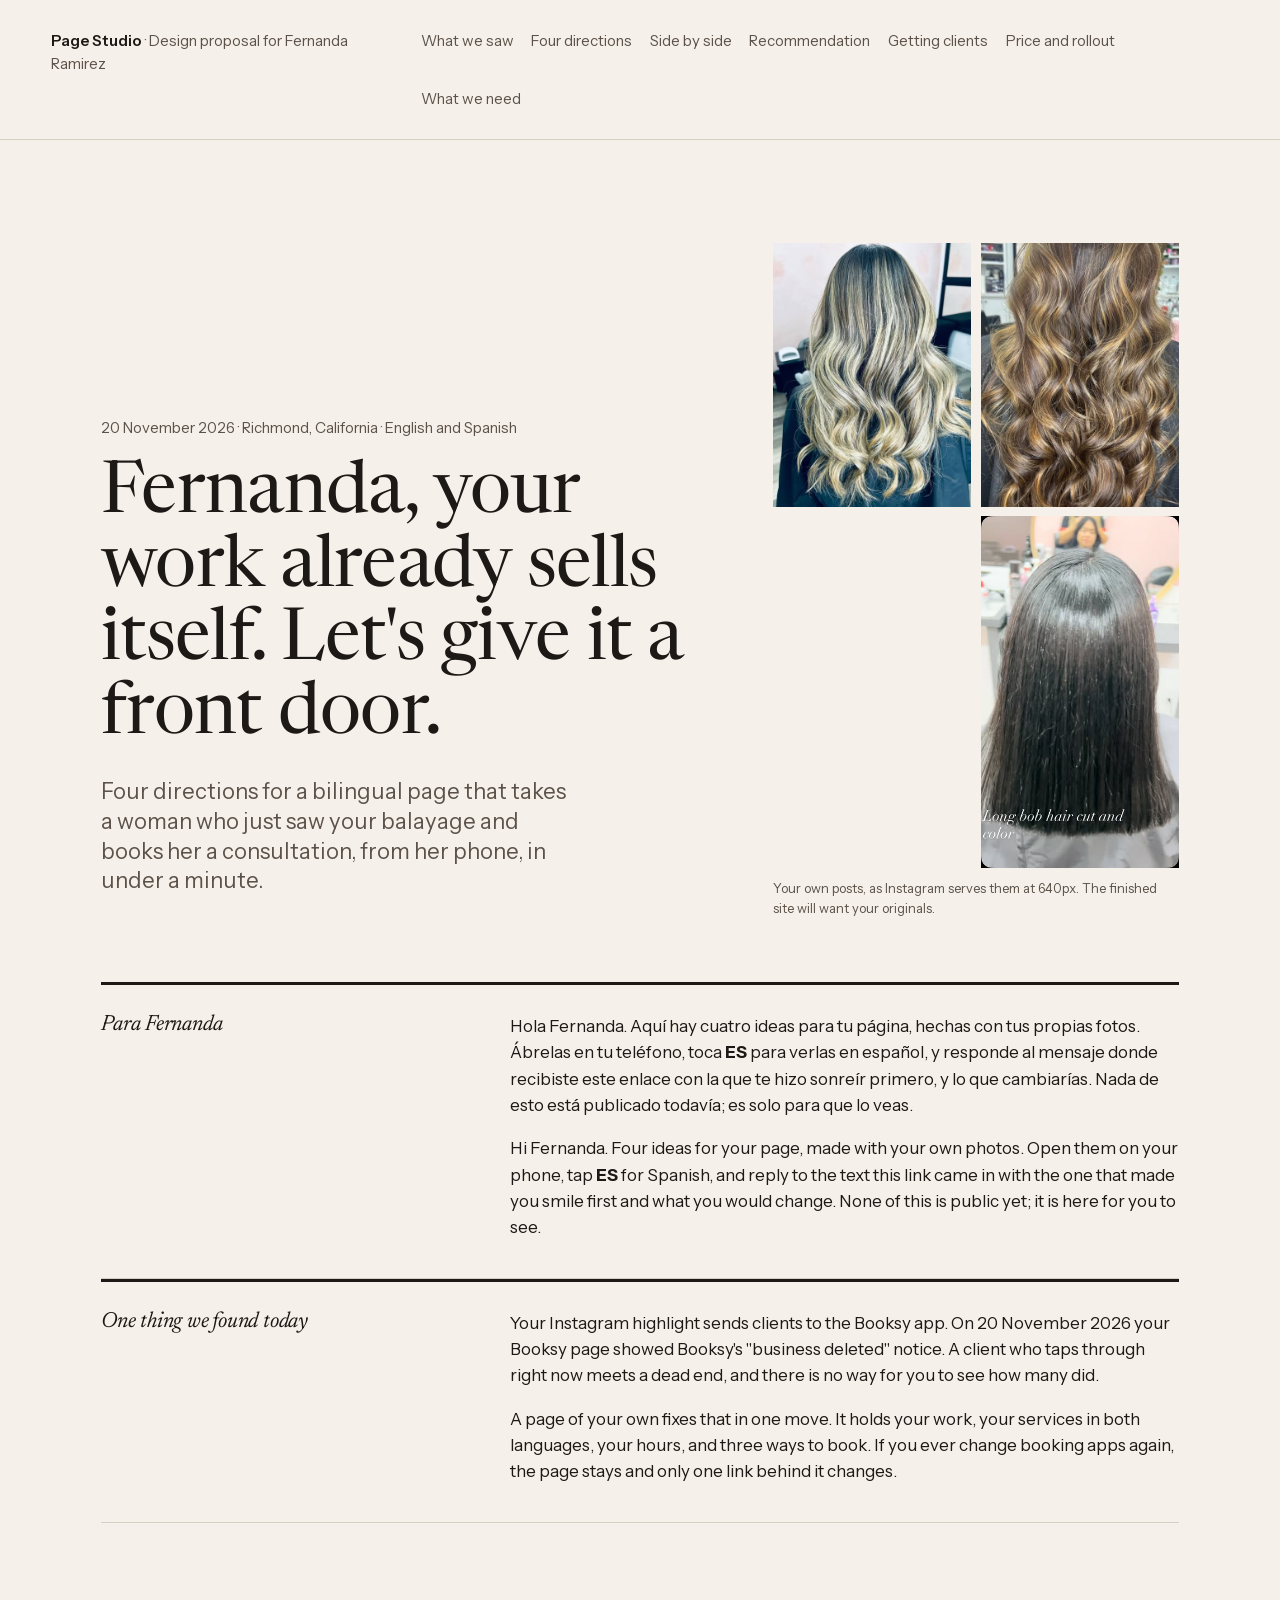
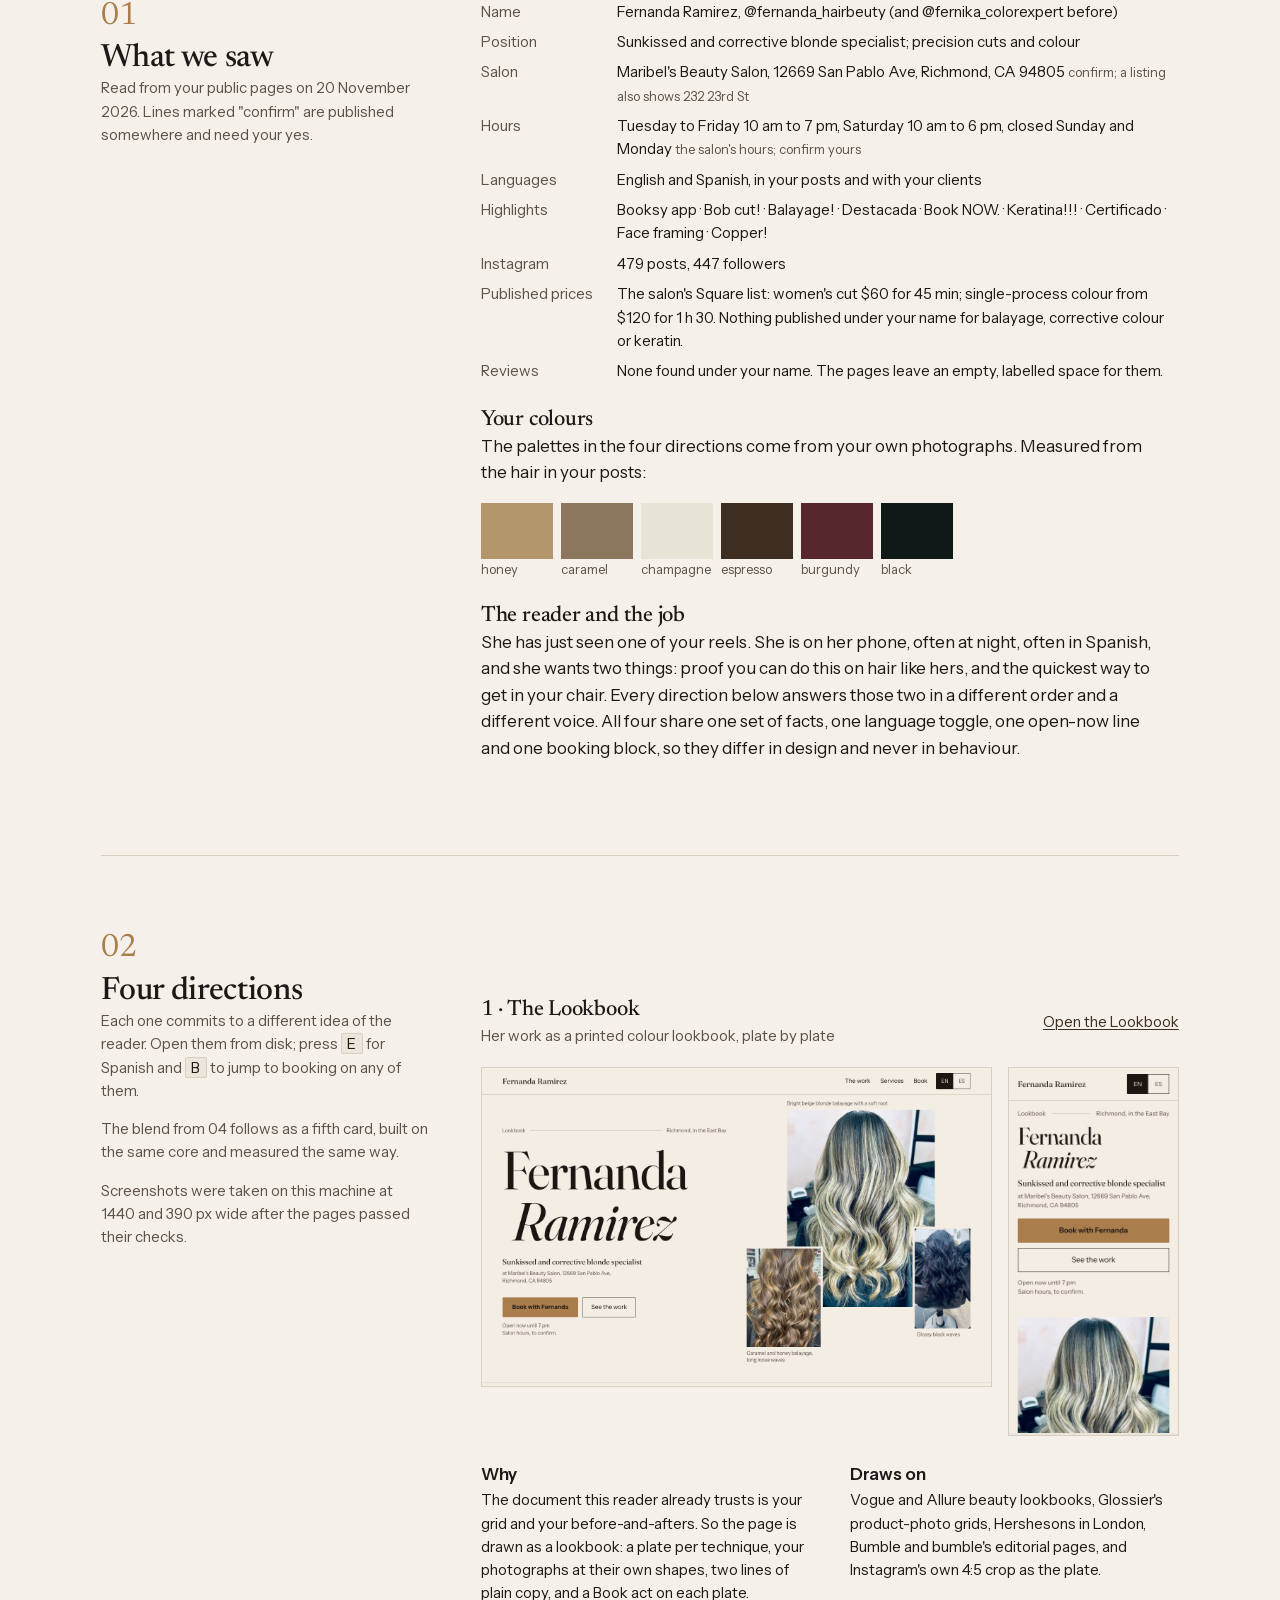
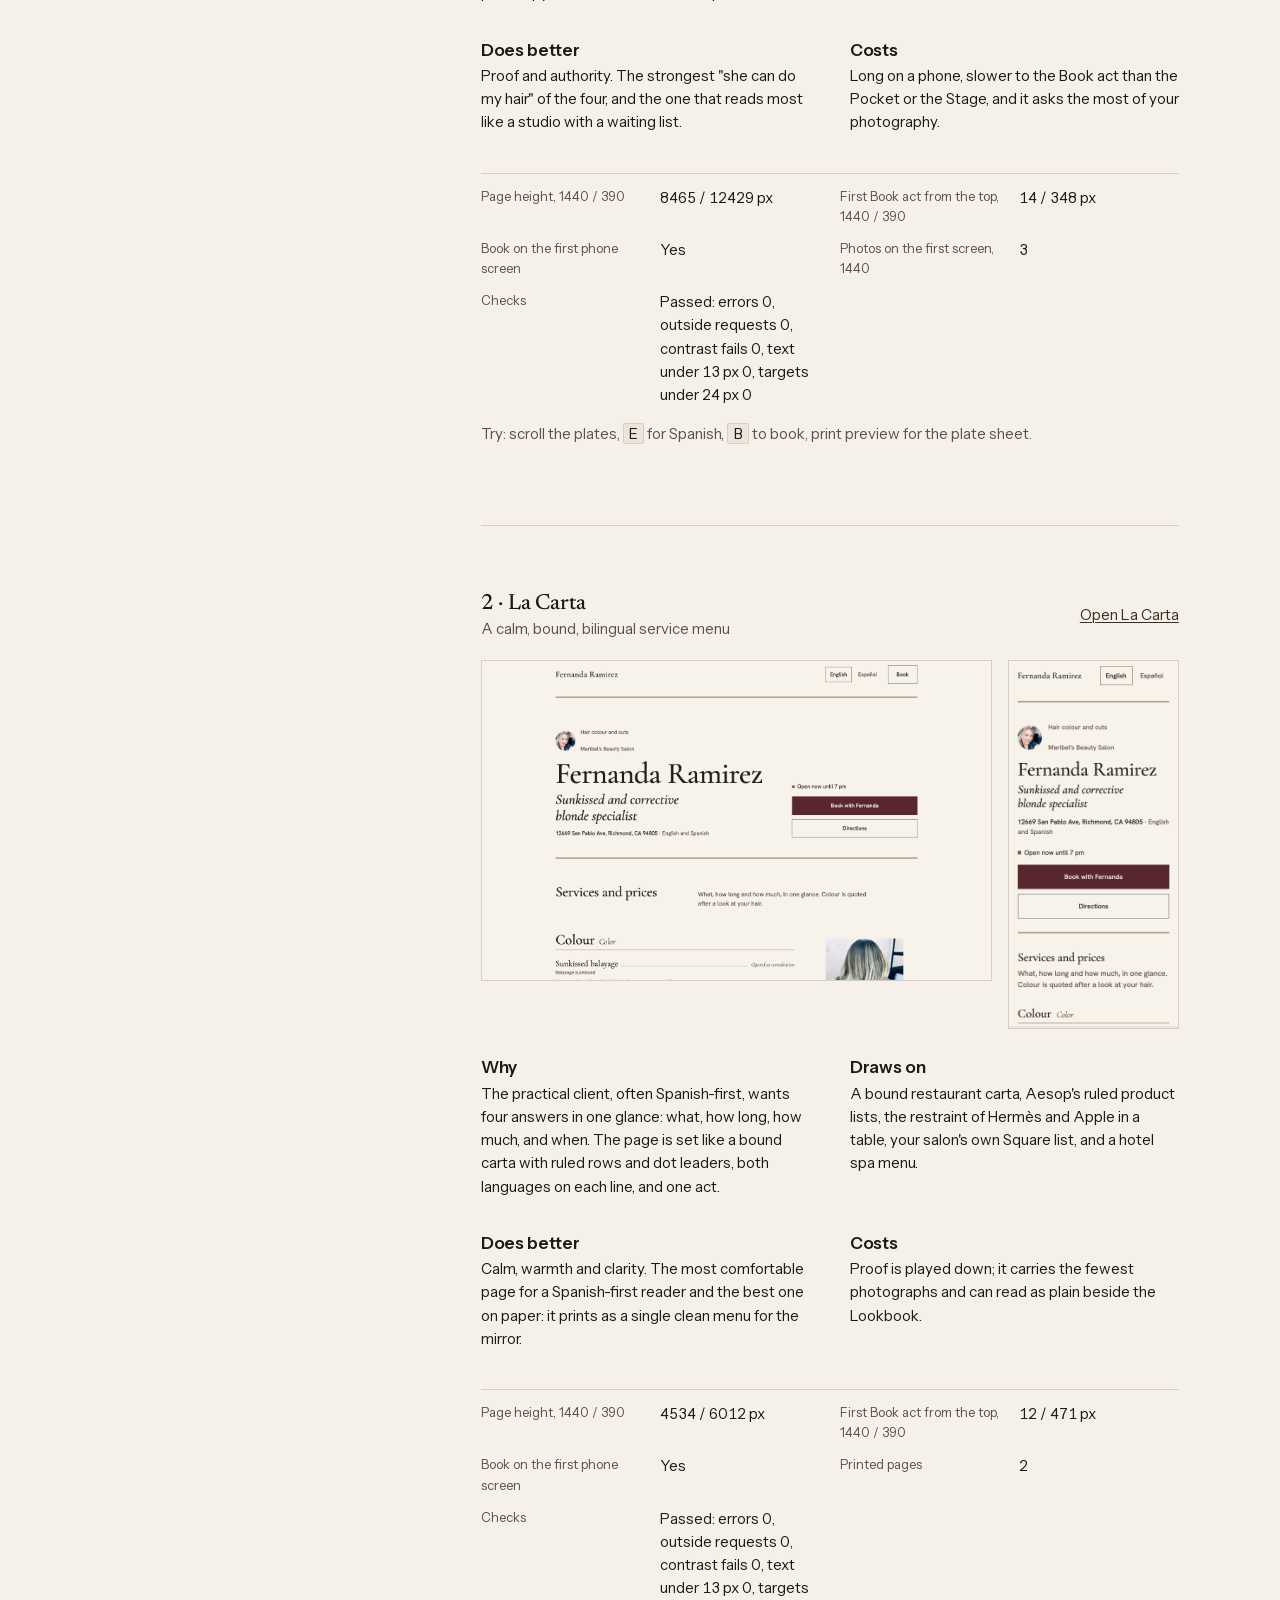
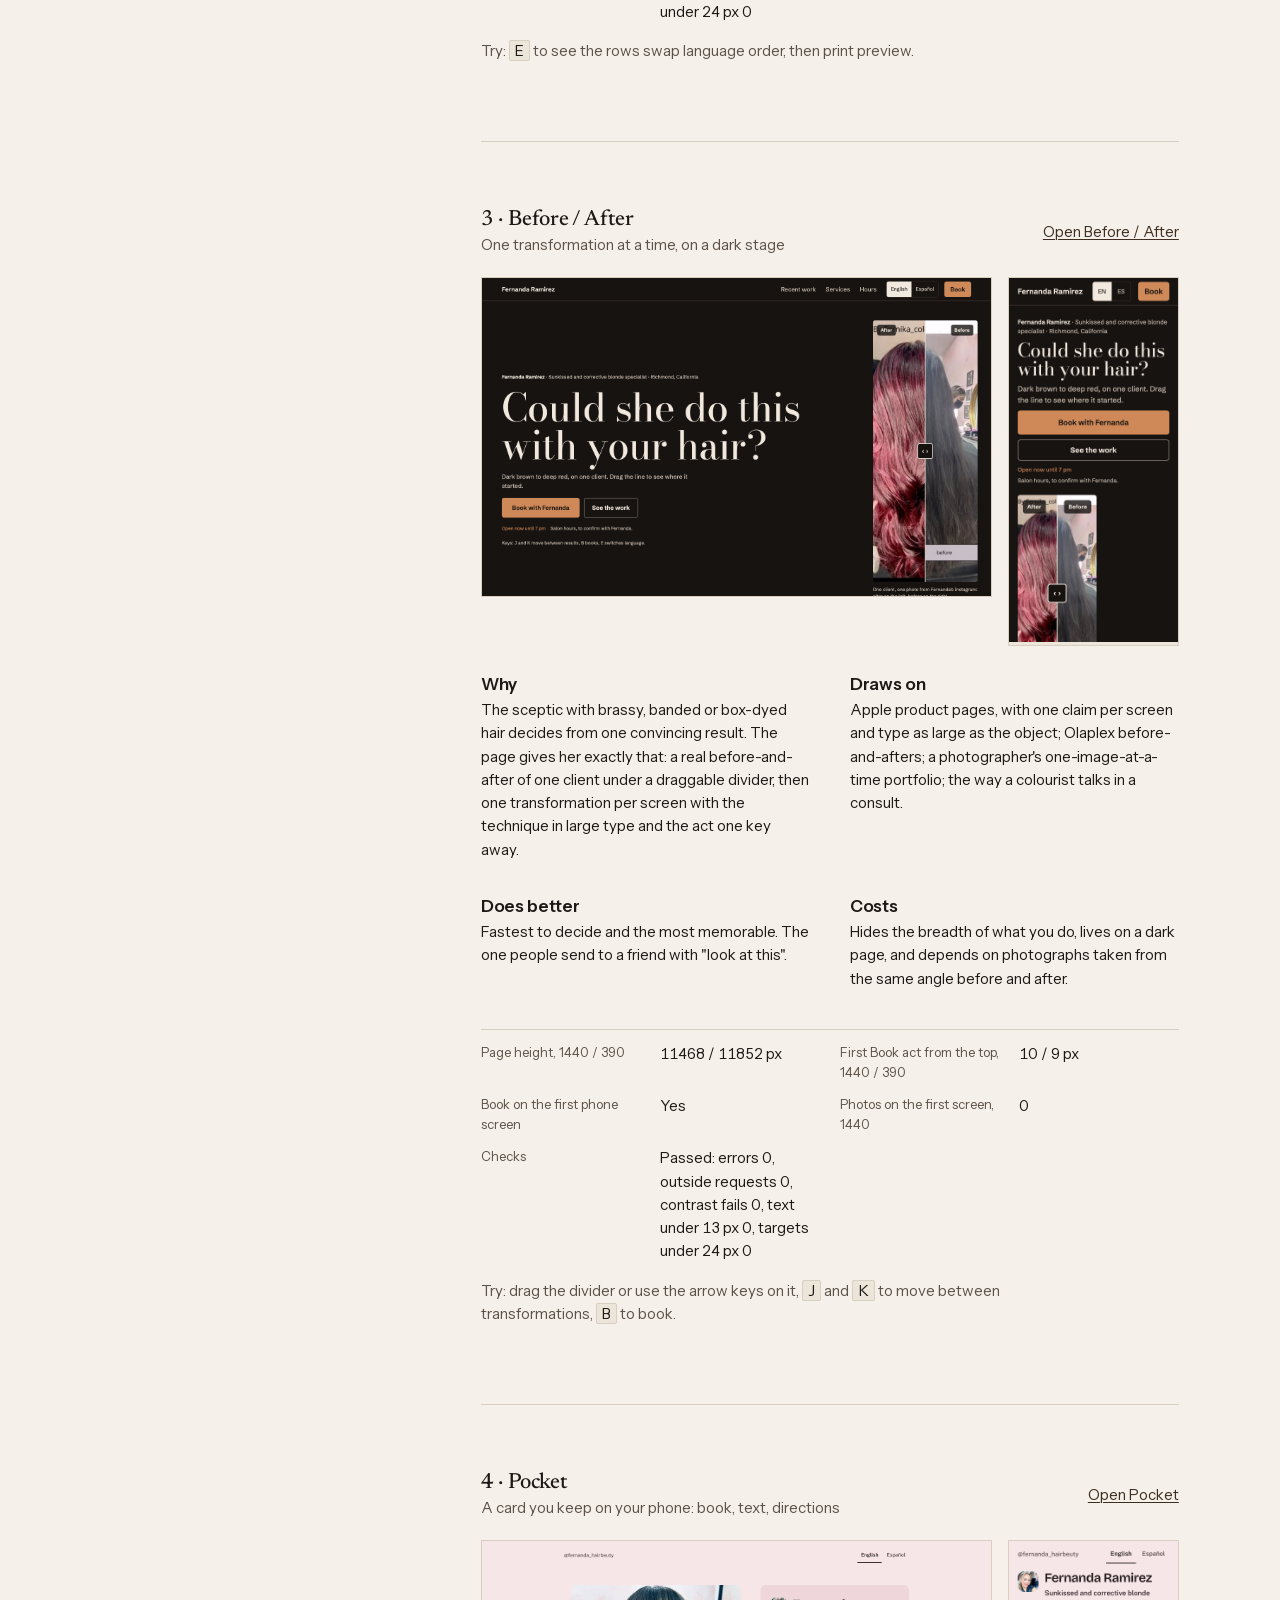
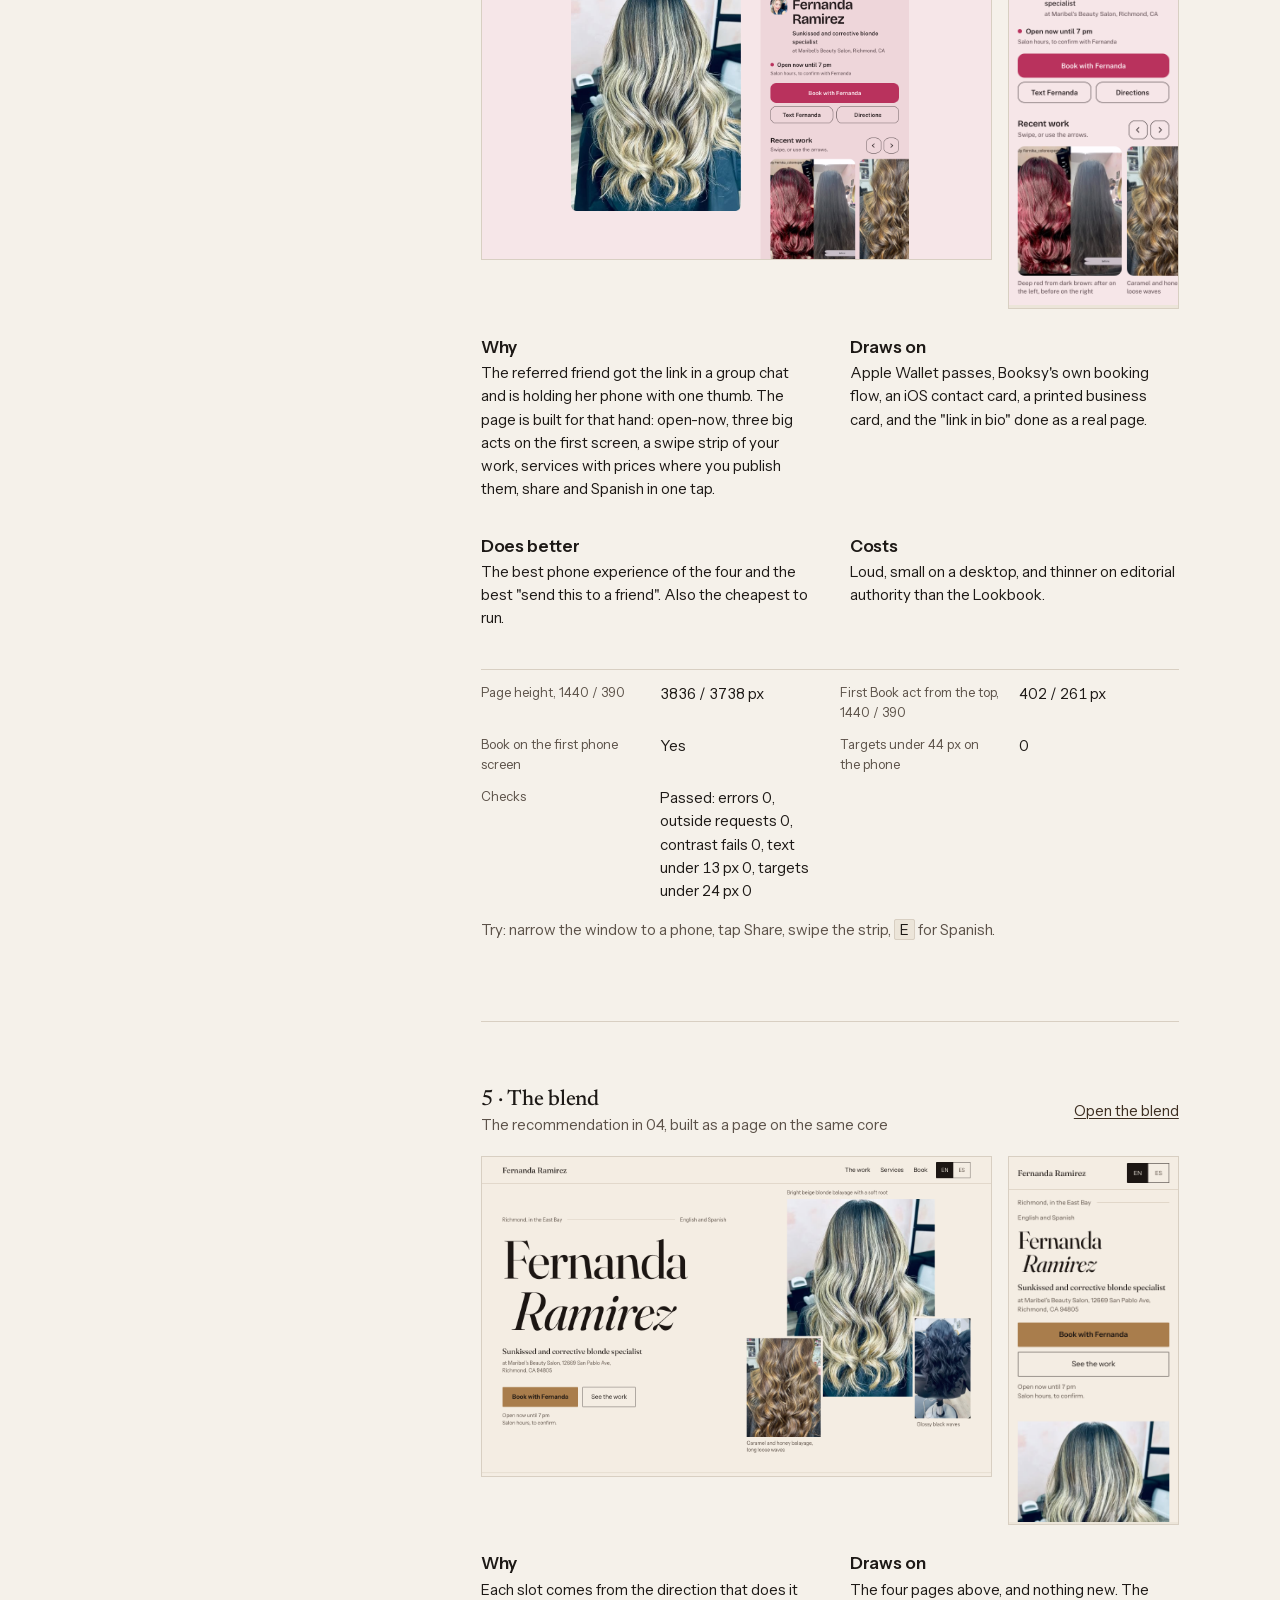
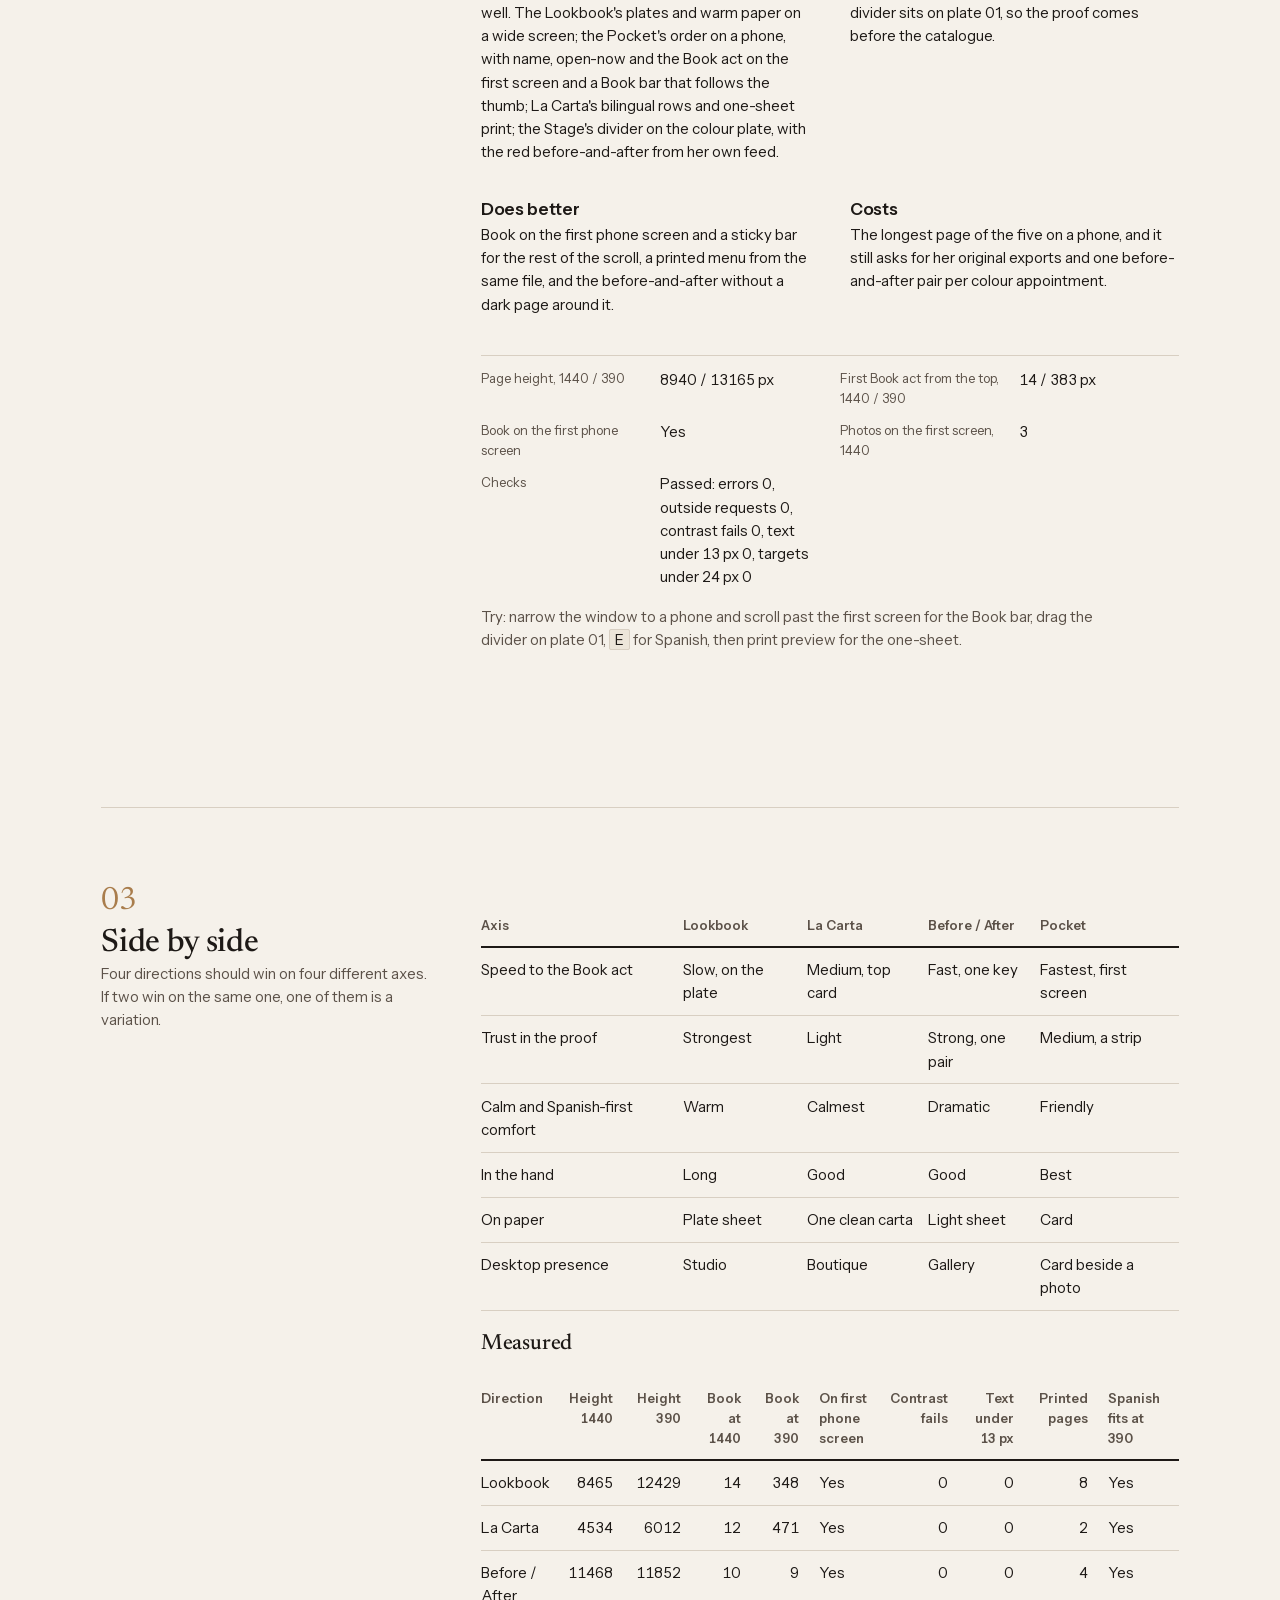
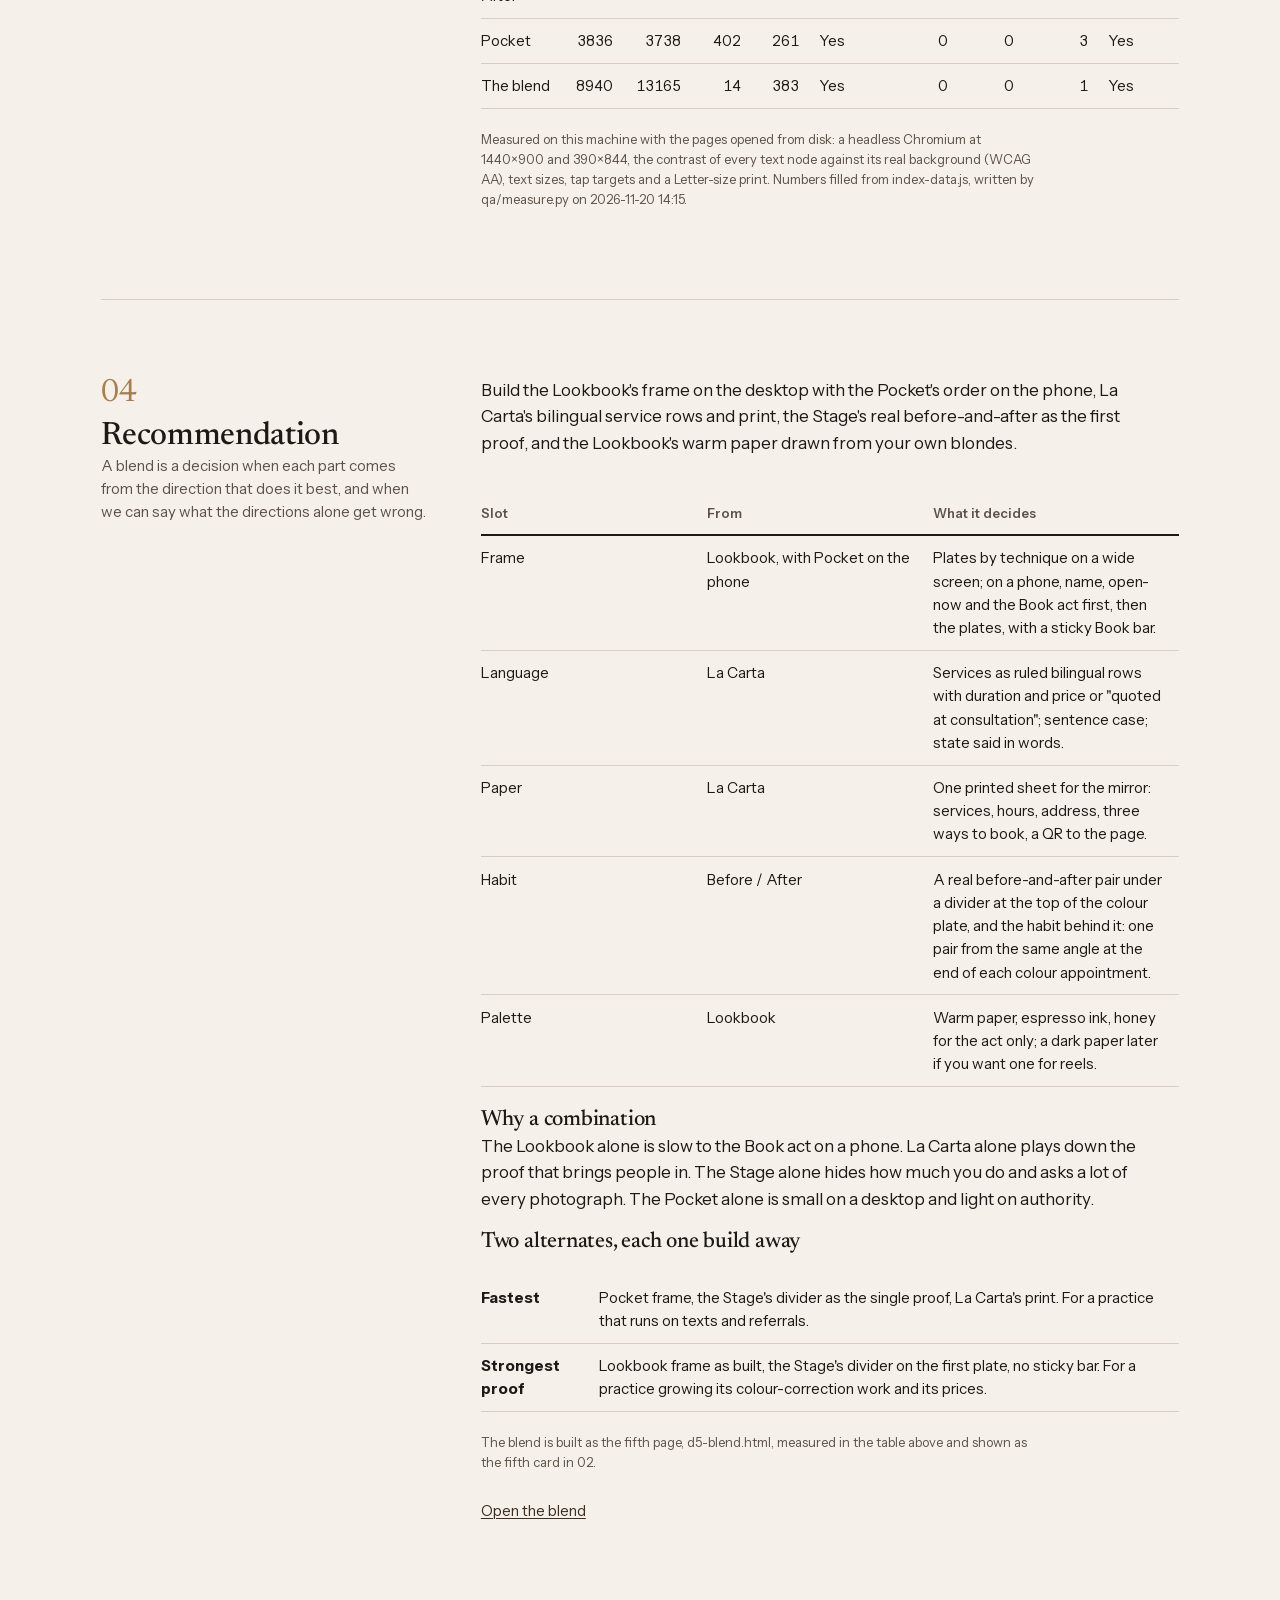
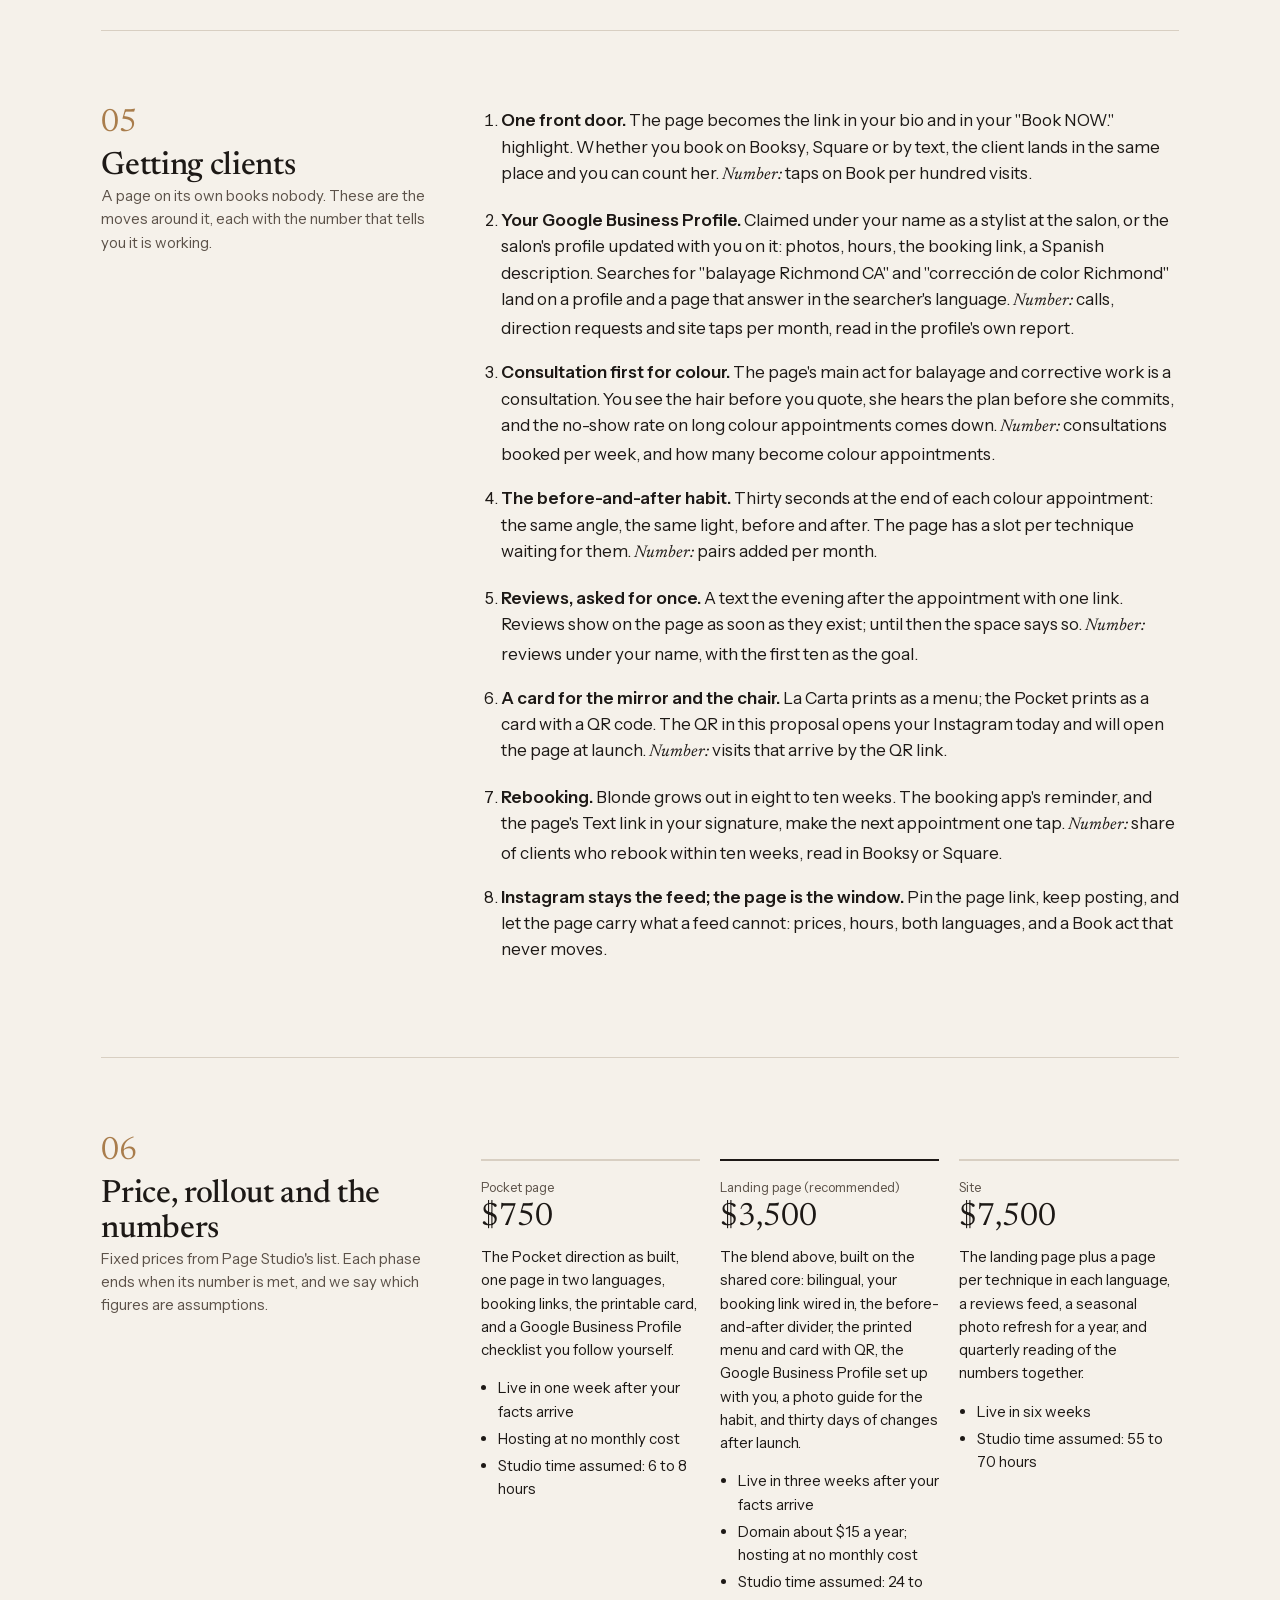
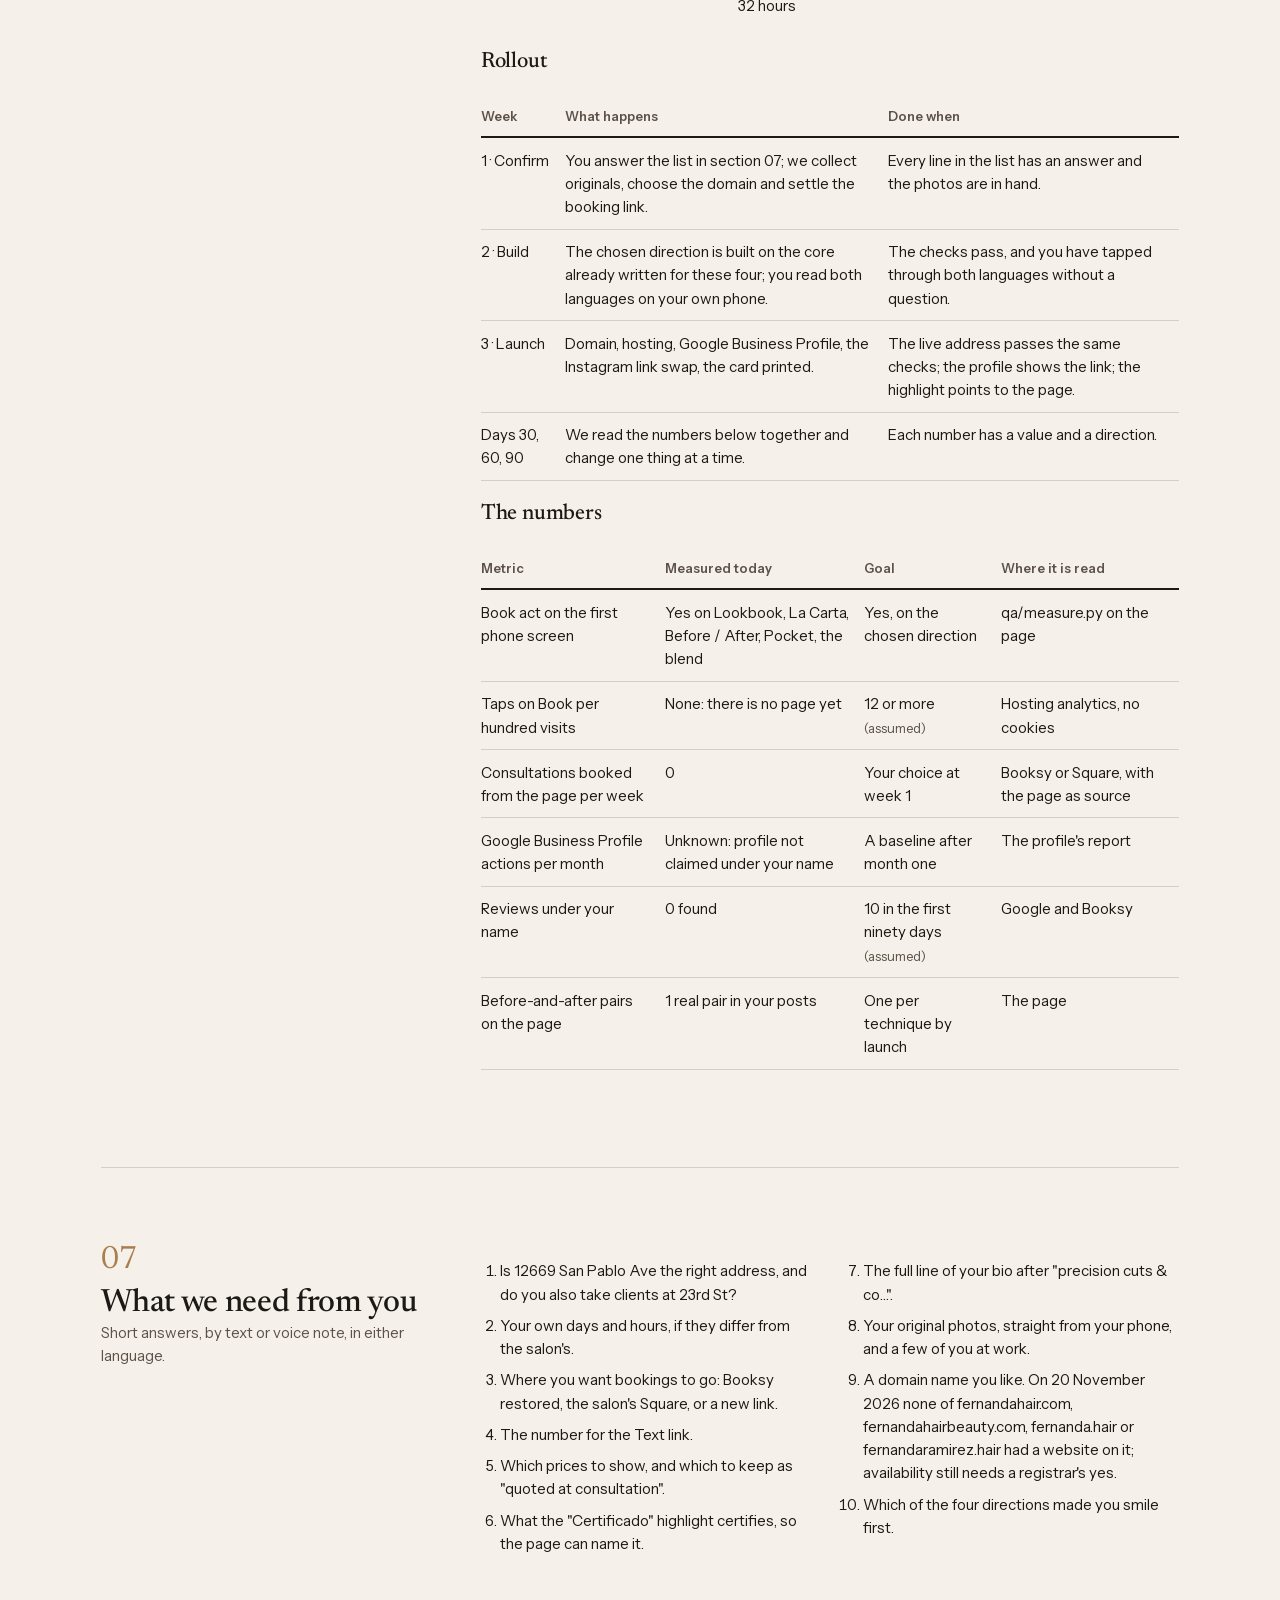
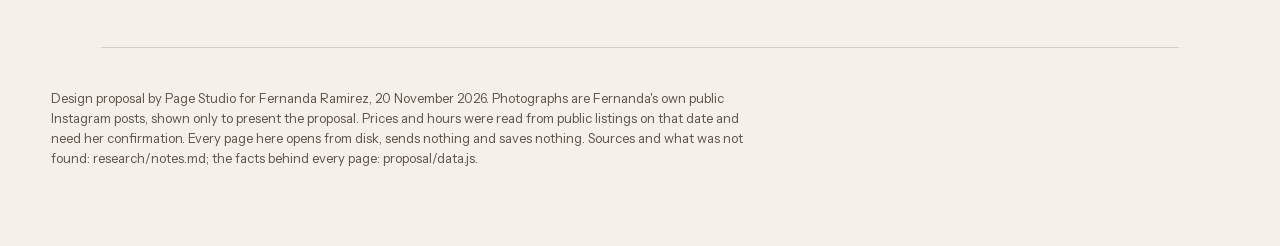
==== commit 4bfe9733: "Add the blend (d5) and its card in the walkthrough" ====
--- a/index.html
+++ b/index.html
@@ -65,6 +65,7 @@
 .direction header{display:grid;grid-template-columns:minmax(0,1fr) auto;gap:1rem;align-items:end;margin-bottom:1.25rem}
 .direction header .kind{font-size:var(--s2);color:var(--ink-2)}
 .direction header .open{font-size:var(--s2);white-space:nowrap;padding:.85rem 0;display:inline-block}
+#blendopen a{font-size:var(--s2);padding:.85rem 0;display:inline-block}
 .shots{display:grid;grid-template-columns:minmax(0,3fr) minmax(0,1fr);gap:1rem;margin:1.25rem 0 1.75rem;align-items:start}
 .shots a{display:block;border:1px solid var(--rule);background:var(--paper-2);overflow:hidden}
 .shots img{display:block;width:100%;height:auto}
@@ -202,6 +203,7 @@
         <span class="num">02</span>
         <h2>Four directions</h2>
         <p>Each one commits to a different idea of the reader. Open them from disk; press <kbd>E</kbd> for Spanish and <kbd>B</kbd> to jump to booking on any of them.</p>
+        <p>The blend from 04 follows as a fifth card, built on the same core and measured the same way.</p>
         <p>Screenshots were taken on this machine at 1440 and 390 px wide after the pages passed their checks.</p>
       </aside>
       <div>
@@ -304,6 +306,31 @@
             <dt>Checks</dt><dd data-m="d4.gate"></dd>
           </dl></div>
           <p class="try">Try: narrow the window to a phone, tap Share, swipe the strip, <kbd>E</kbd> for Spanish.</p>
+        </article>
+
+        <article class="direction" id="d5">
+          <header>
+            <div><h3>5 · The blend</h3><div class="kind">The recommendation in 04, built as a page on the same core</div></div>
+            <a class="open" href="d5-blend.html">Open the blend</a>
+          </header>
+          <div class="shots">
+            <a href="d5-blend.html"><img src="shots/d5-1440-fold.png" alt="The blend at 1440 px wide, first screen" width="1440" height="900"></a>
+            <a class="phone" href="d5-blend.html"><img src="shots/d5-390-fold.png" alt="The blend on a phone, first screen" width="780" height="1688"></a>
+          </div>
+          <div class="four">
+            <div><h3>Why</h3><p>Each slot comes from the direction that does it well. The Lookbook's plates and warm paper on a wide screen; the Pocket's order on a phone, with name, open-now and the Book act on the first screen and a Book bar that follows the thumb; La Carta's bilingual rows and one-sheet print; the Stage's divider on the colour plate, with the red before-and-after from her own feed.</p></div>
+            <div><h3>Draws on</h3><p>The four pages above, and nothing new. The divider sits on plate 01, so the proof comes before the catalogue.</p></div>
+            <div><h3>Does better</h3><p>Book on the first phone screen and a sticky bar for the rest of the scroll, a printed menu from the same file, and the before-and-after without a dark page around it.</p></div>
+            <div><h3>Costs</h3><p>The longest page of the five on a phone, and it still asks for her original exports and one before-and-after pair per colour appointment.</p></div>
+          </div>
+          <div class="measured"><dl>
+            <dt>Page height, 1440 / 390</dt><dd><span data-m="d5.h1440">not measured yet</span> / <span data-m="d5.h390"></span> px</dd>
+            <dt>First Book act from the top, 1440 / 390</dt><dd><span data-m="d5.book1440"></span> / <span data-m="d5.book390"></span> px</dd>
+            <dt>Book on the first phone screen</dt><dd data-m="d5.bookInFold390"></dd>
+            <dt>Photos on the first screen, 1440</dt><dd data-m="d5.photosInFold1440"></dd>
+            <dt>Checks</dt><dd data-m="d5.gate"></dd>
+          </dl></div>
+          <p class="try">Try: narrow the window to a phone and scroll past the first screen for the Book bar, drag the divider on plate 01, <kbd>E</kbd> for Spanish, then print preview for the one-sheet.</p>
         </article>
 
       </div>
@@ -374,6 +401,7 @@
           </tbody>
         </table>
         <p id="blendnote" class="flag">The blend is proposed here as a slot table. When it is built it appears as a fifth page beside the four, measured in the same table above.</p>
+        <p id="blendopen" hidden><a class="open" href="d5-blend.html">Open the blend</a></p>
       </div>
     </div>
   </section>
@@ -514,7 +542,7 @@
     else v = get(pg, f);
     el.textContent = (v === undefined || v === null || v === '') ? 'not measured yet' : String(v);
   }
-  if (D && D.pages.d5){ var r = document.getElementById('d5row'); if (r) r.hidden = false; var n = document.getElementById('blendnote'); if (n) n.textContent = 'The blend is built as the fifth page, d5-blend.html, and measured in the table above.'; }
+  if (D && D.pages.d5){ var r = document.getElementById('d5row'); if (r) r.hidden = false; var n = document.getElementById('blendnote'); if (n) n.textContent = 'The blend is built as the fifth page, d5-blend.html, measured in the table above and shown as the fifth card in 02.'; var o = document.getElementById('blendopen'); if (o) o.hidden = false; }
   var ready = function(){ document.documentElement.classList.add('ready'); };
   if (document.fonts && document.fonts.ready) document.fonts.ready.then(ready, ready); else ready();
   setTimeout(ready, 1200);
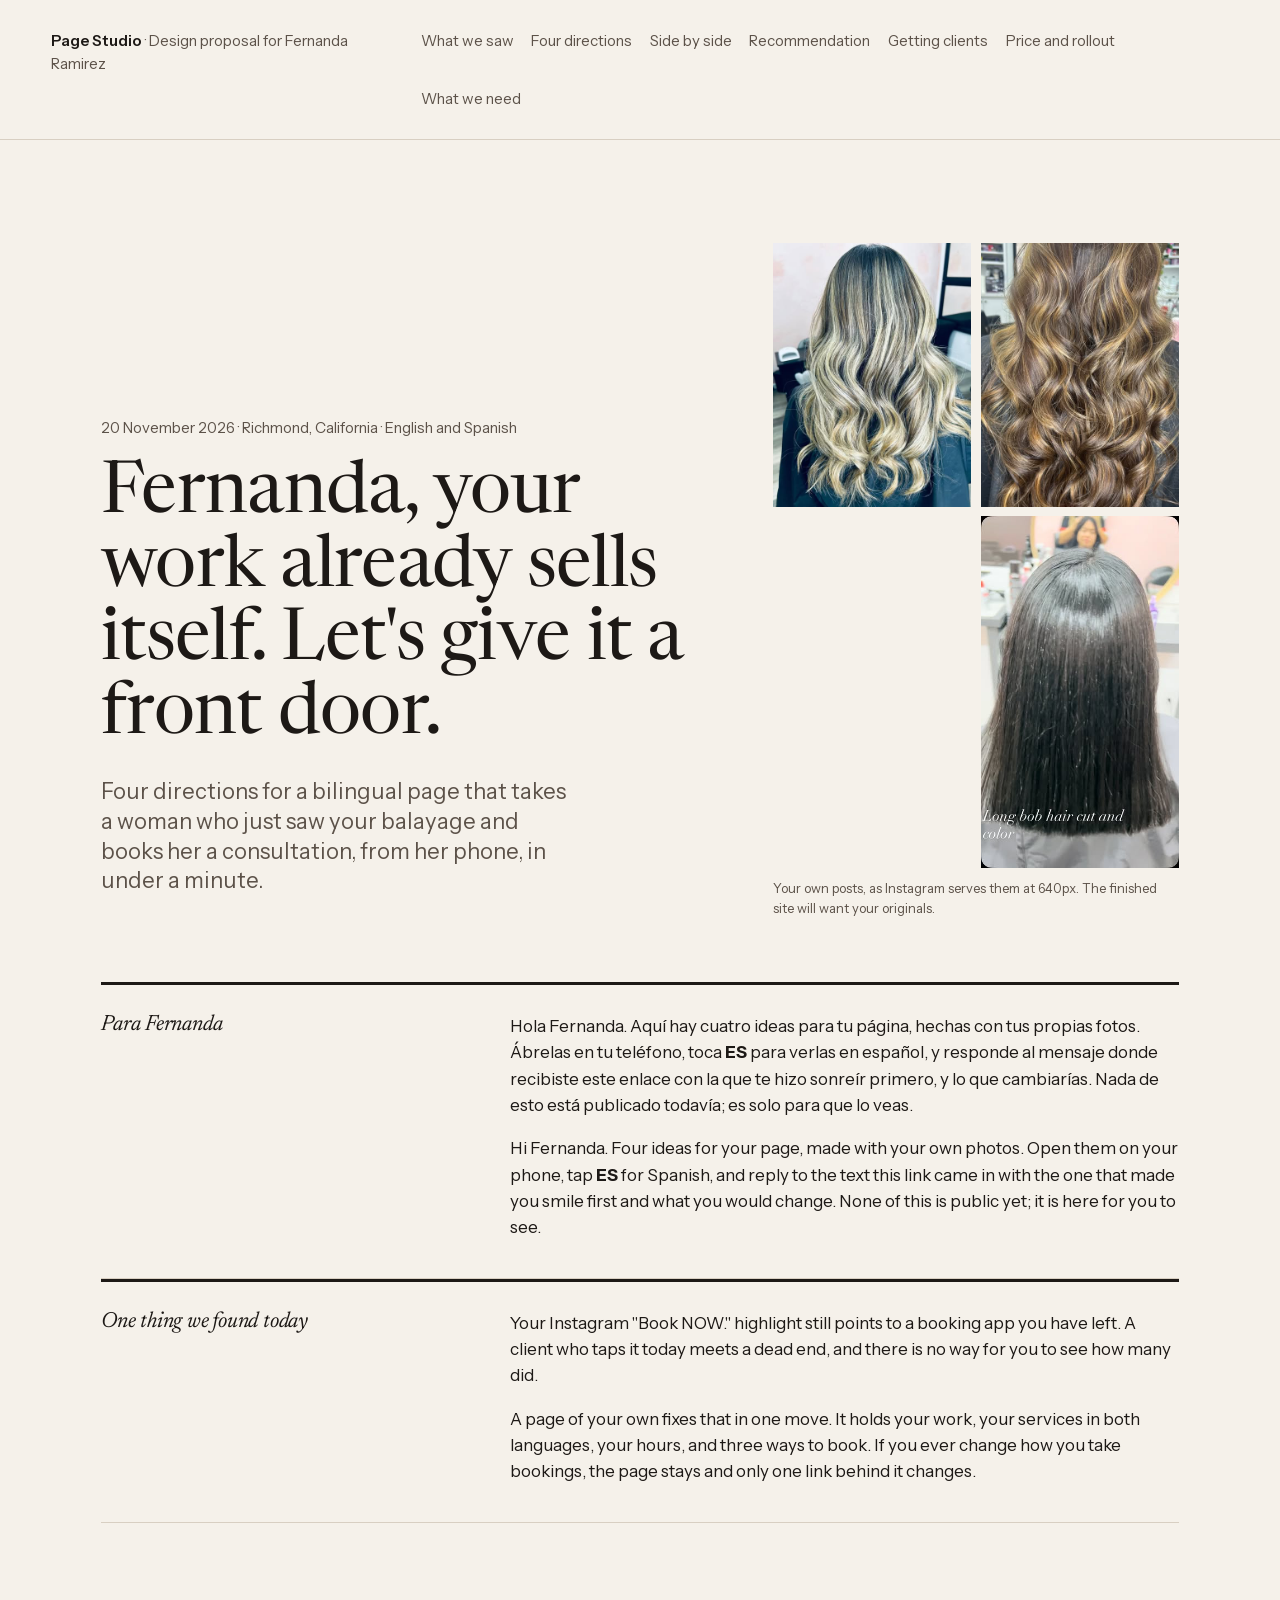
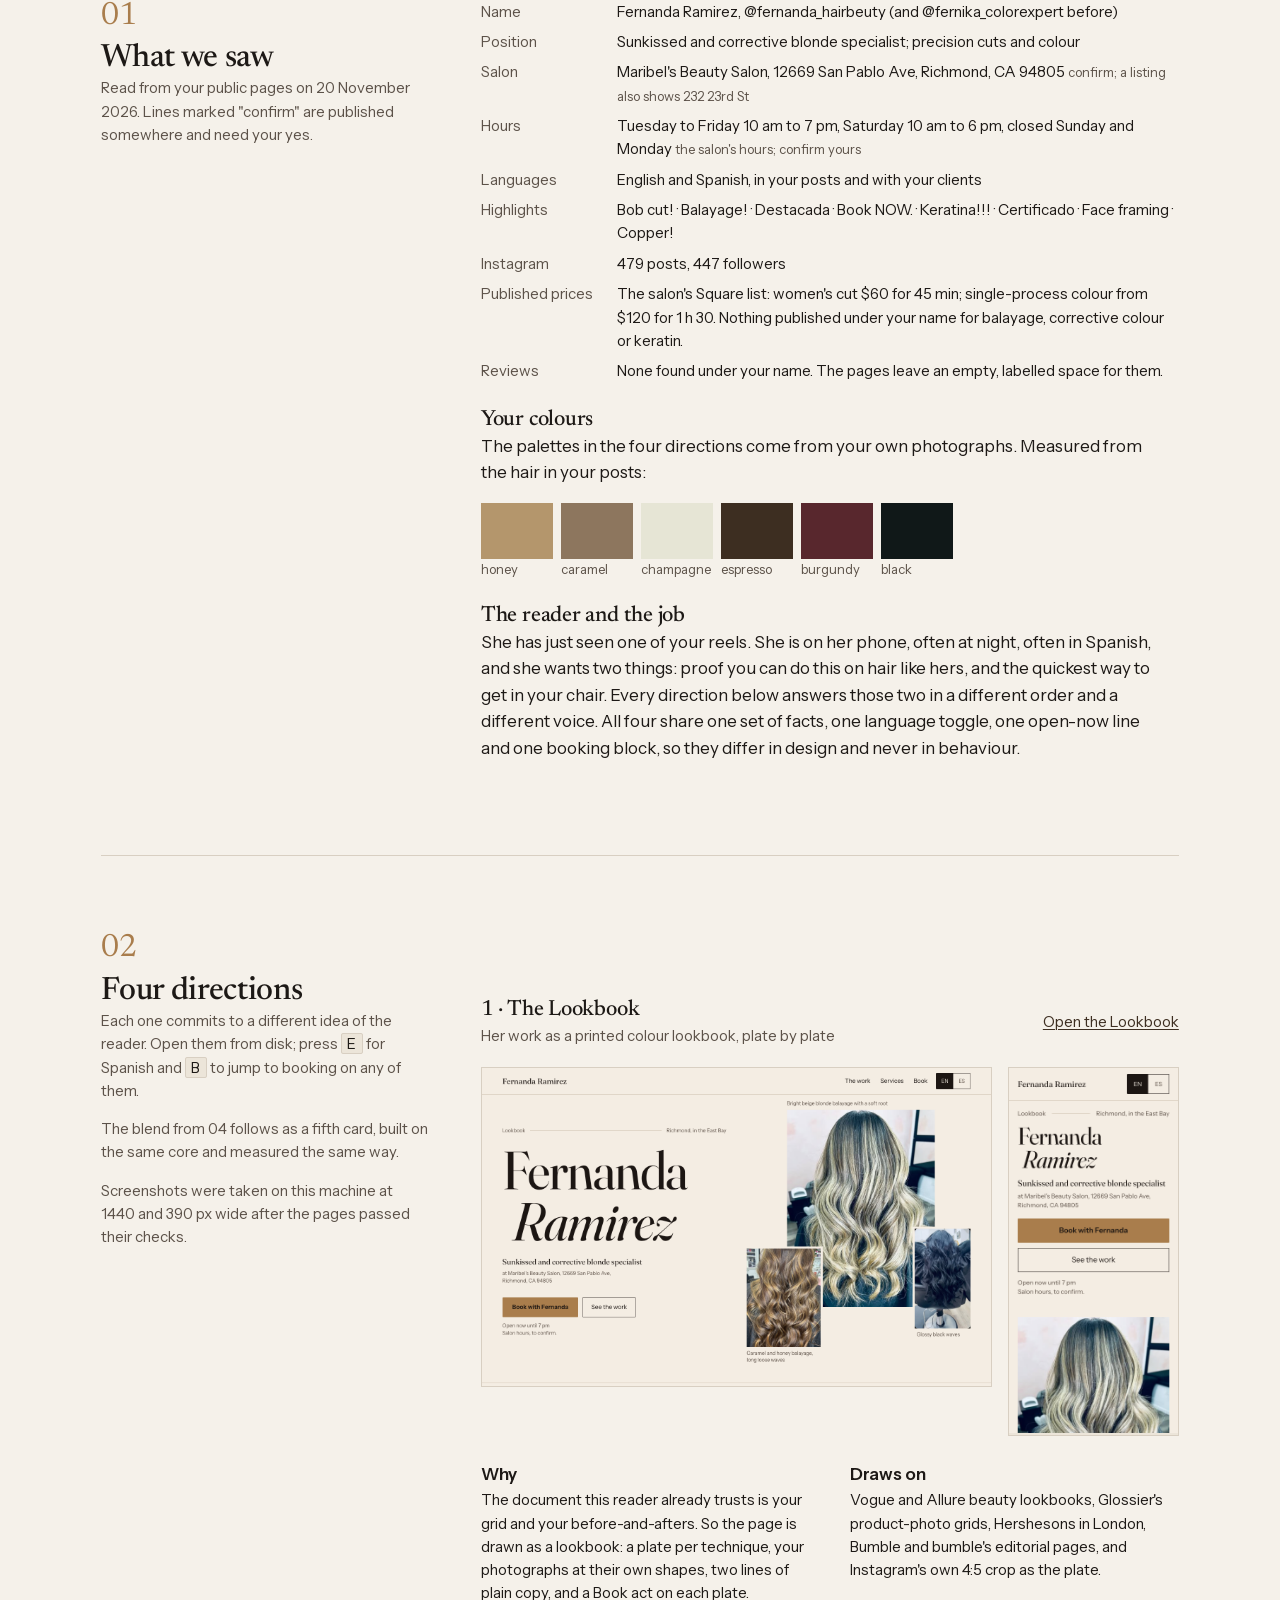
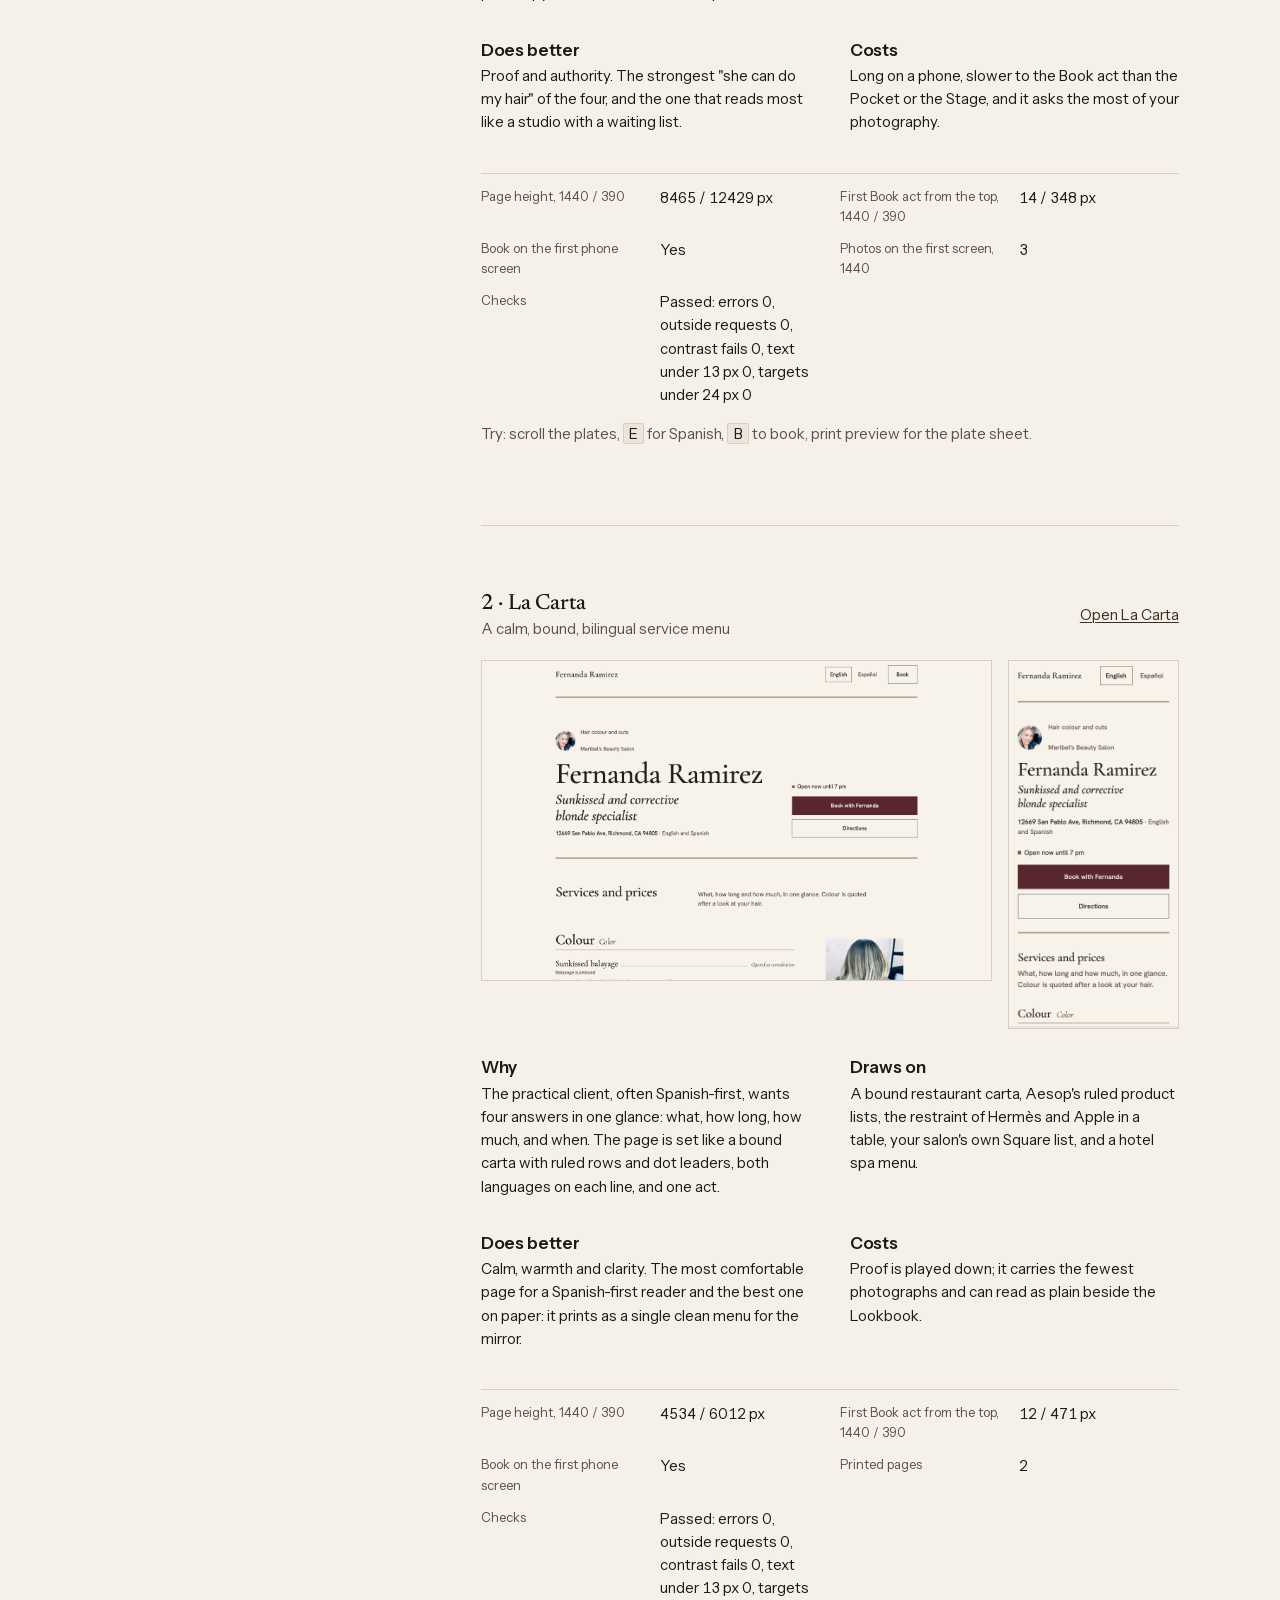
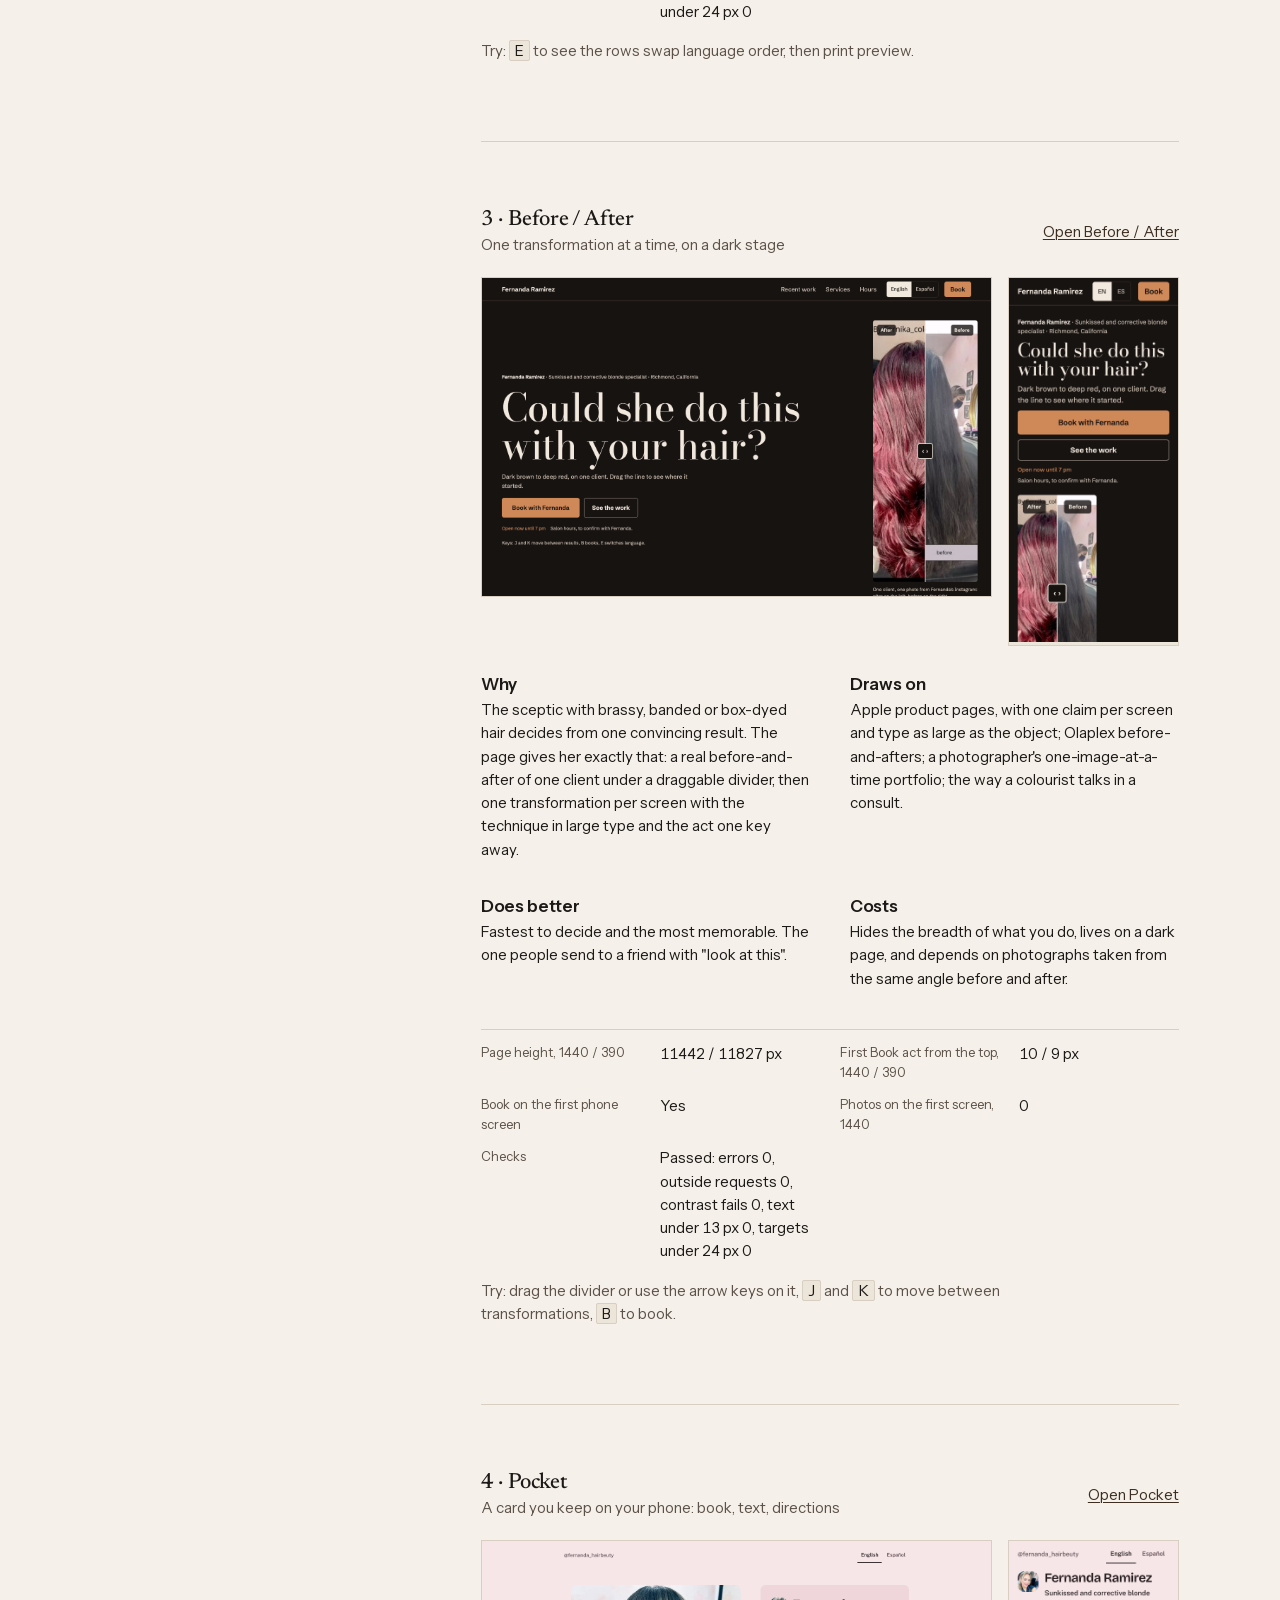
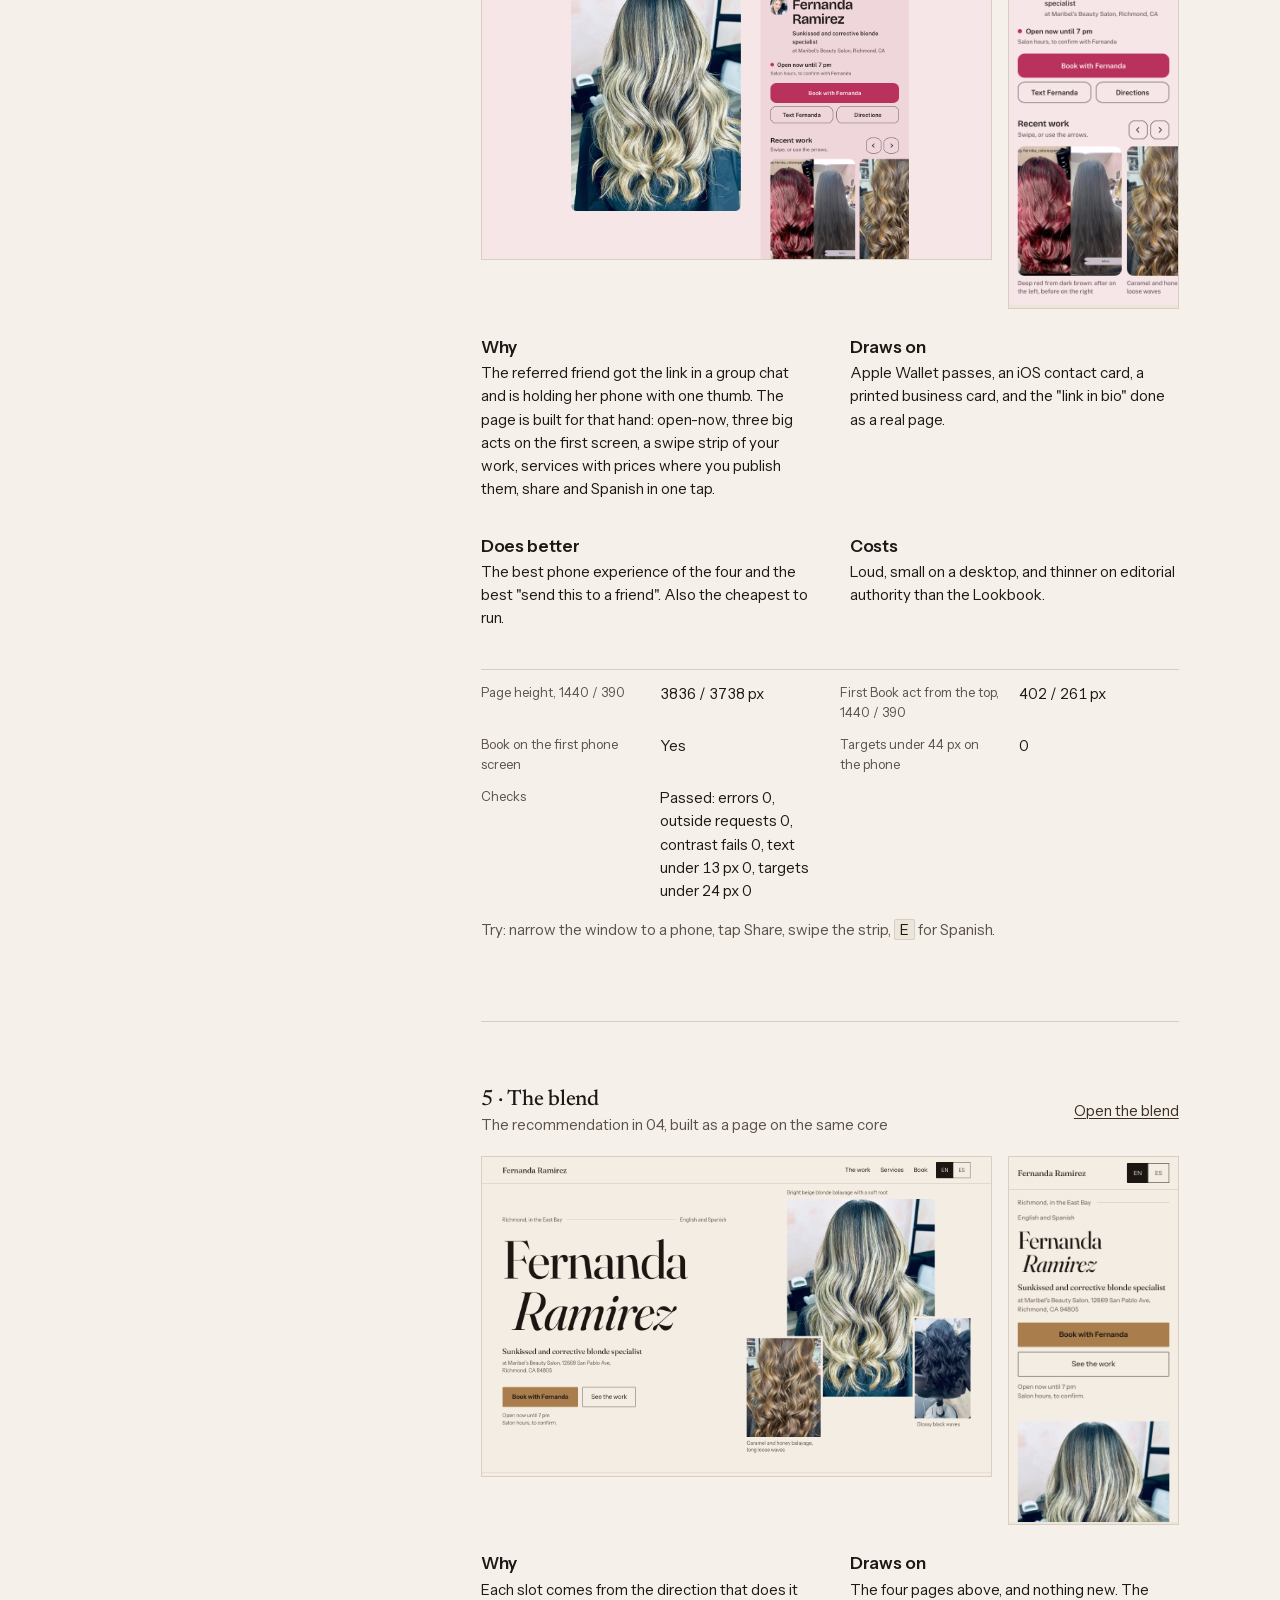
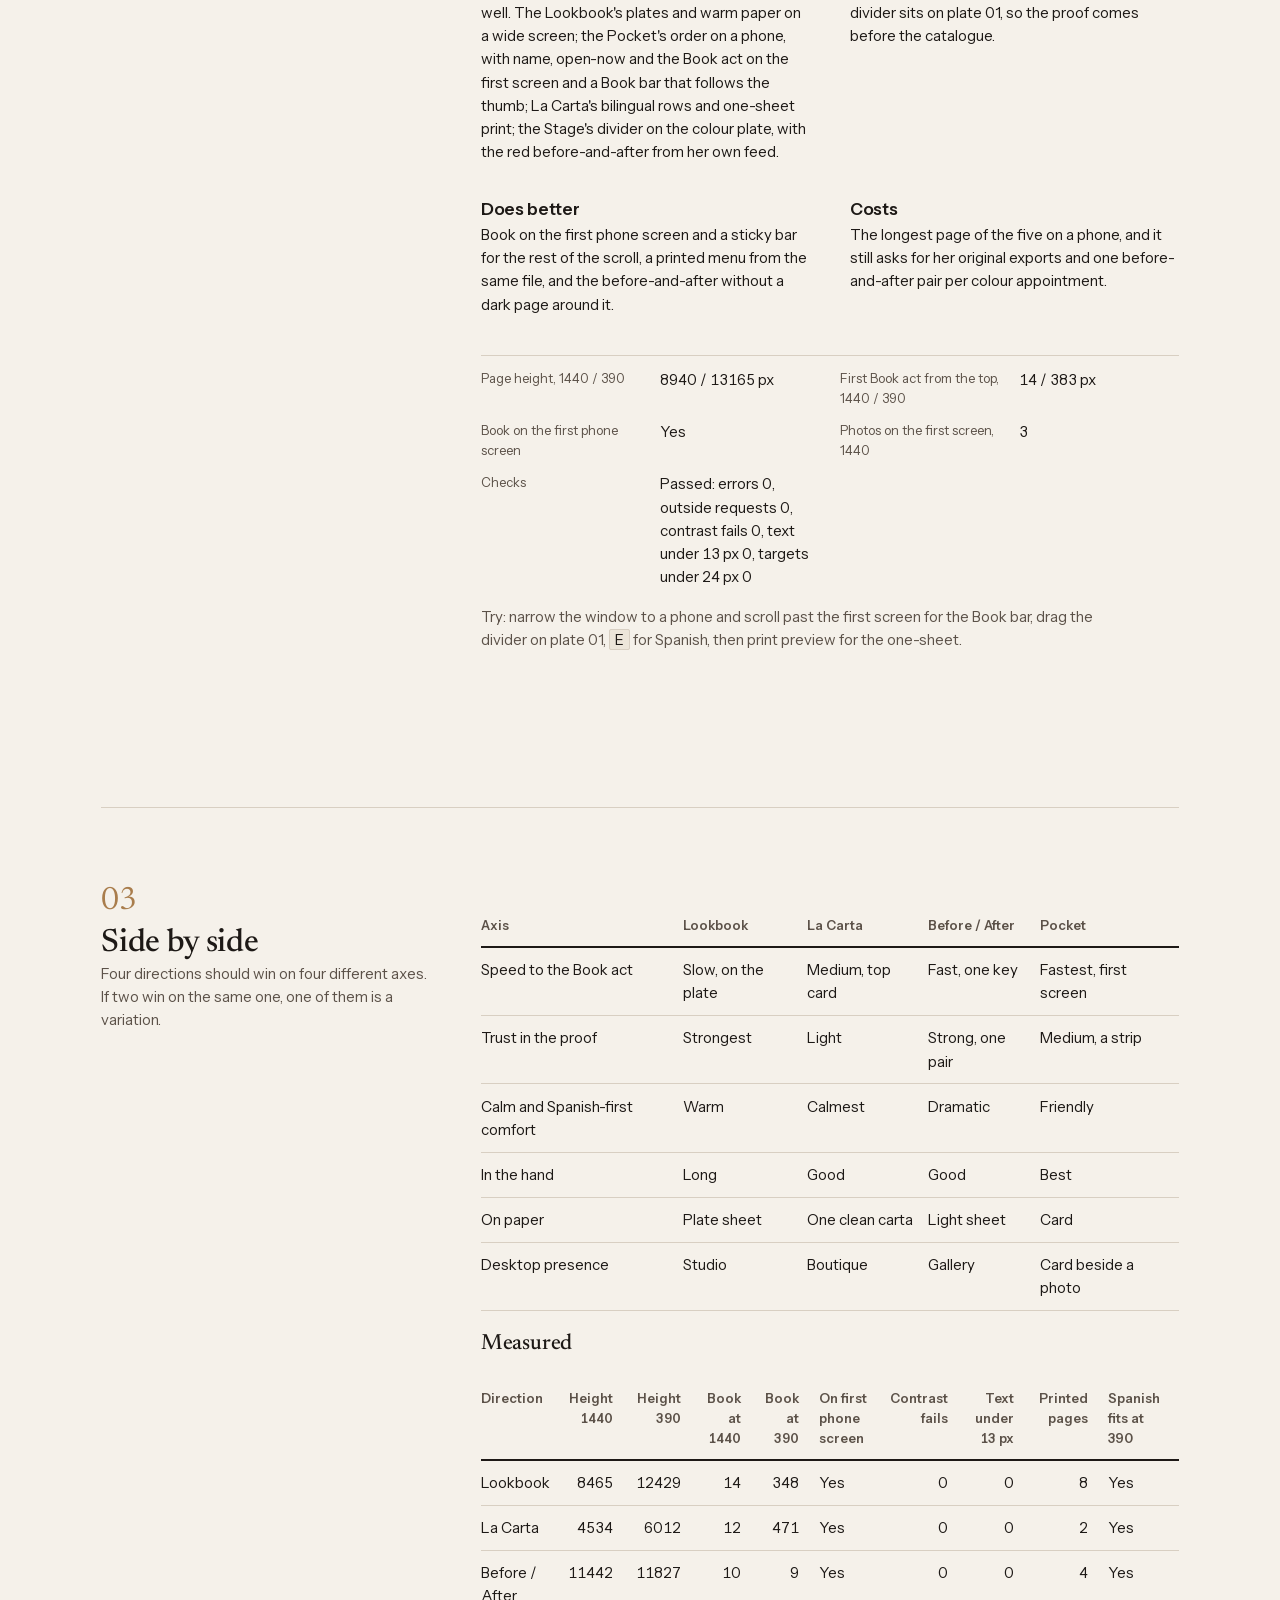
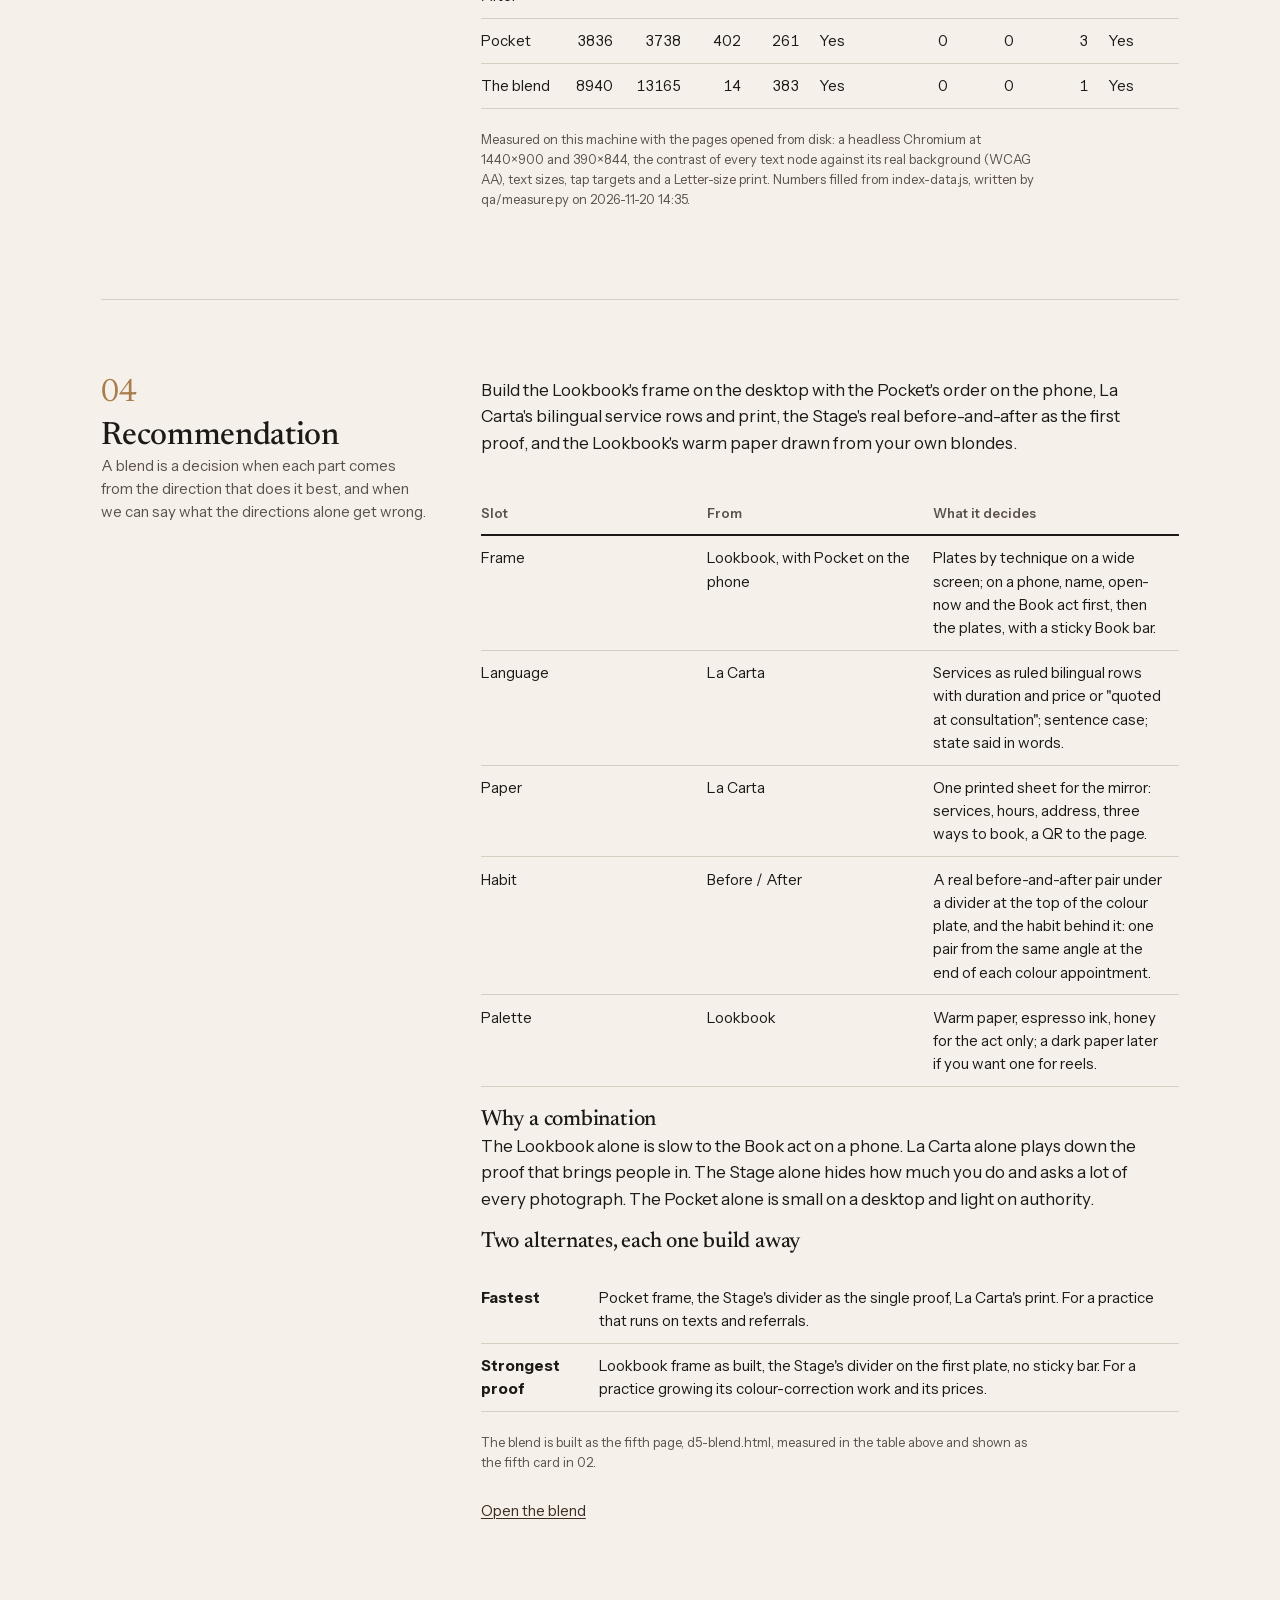
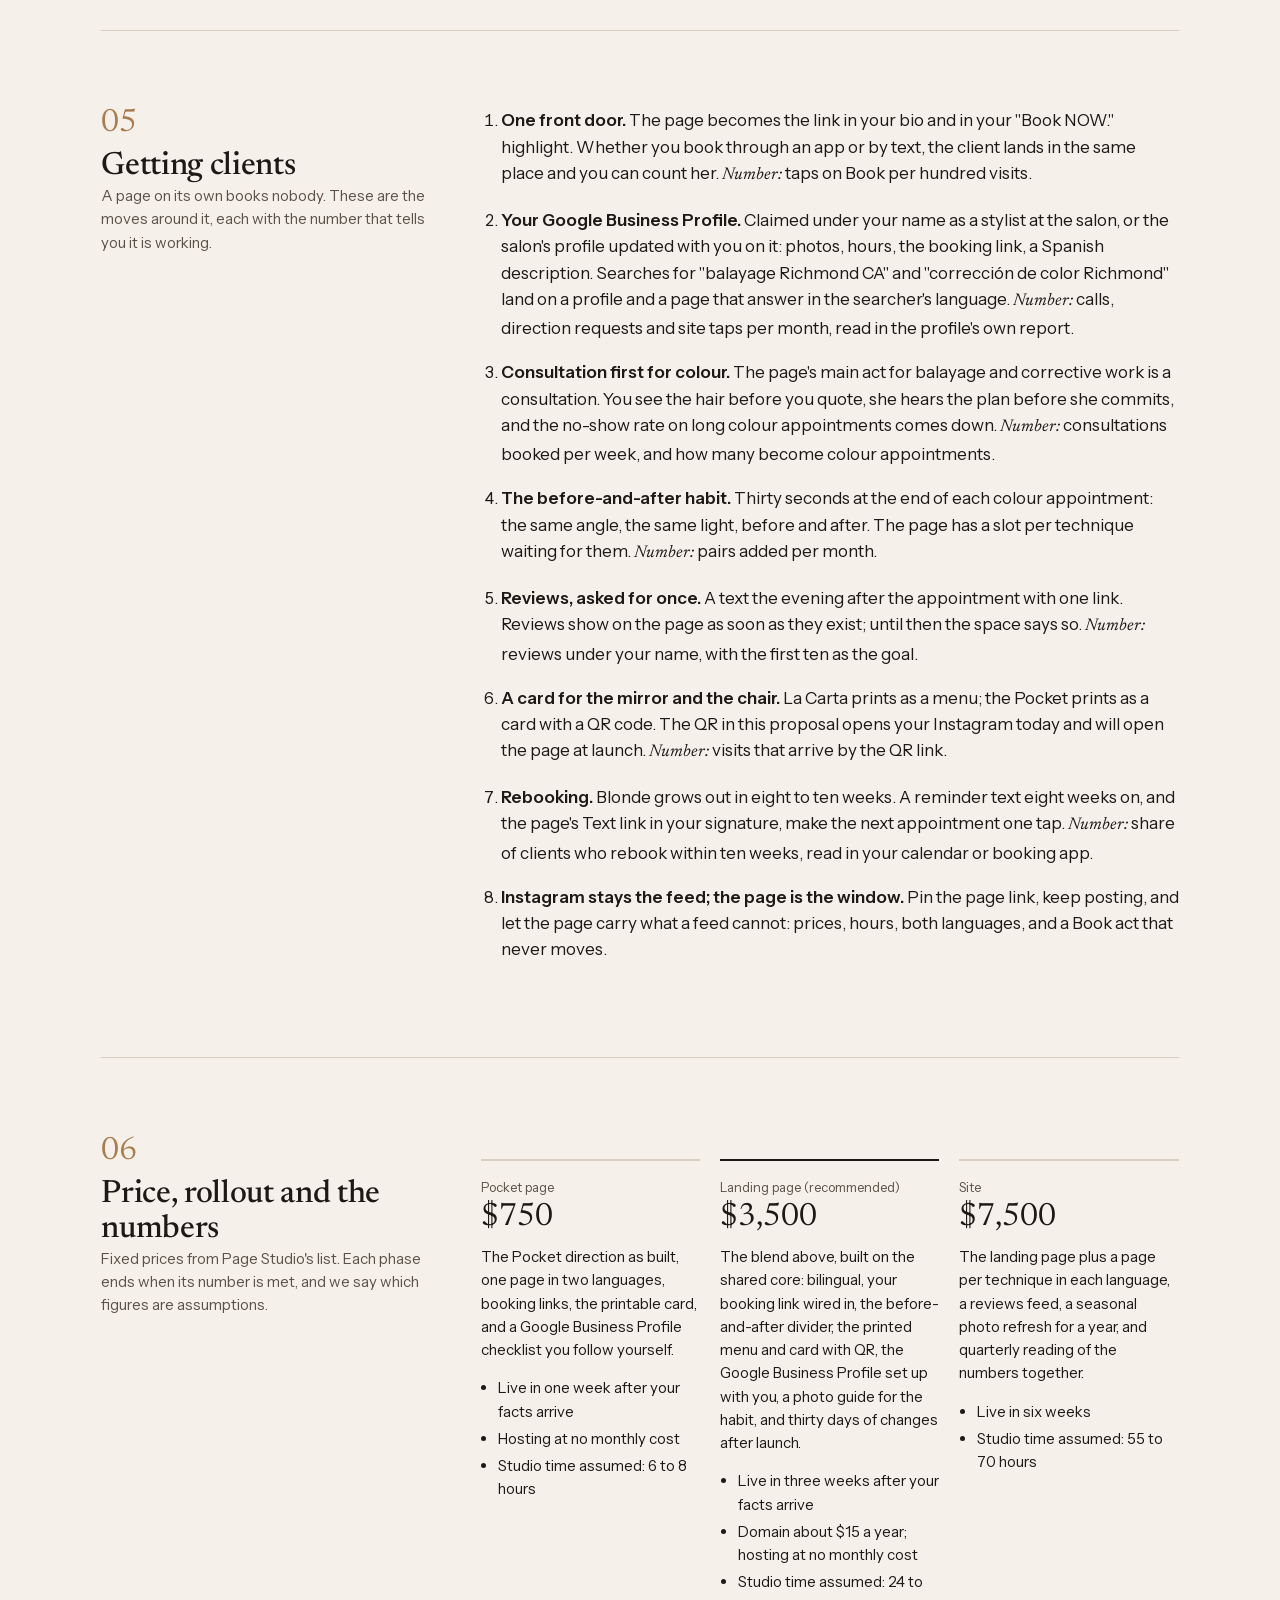
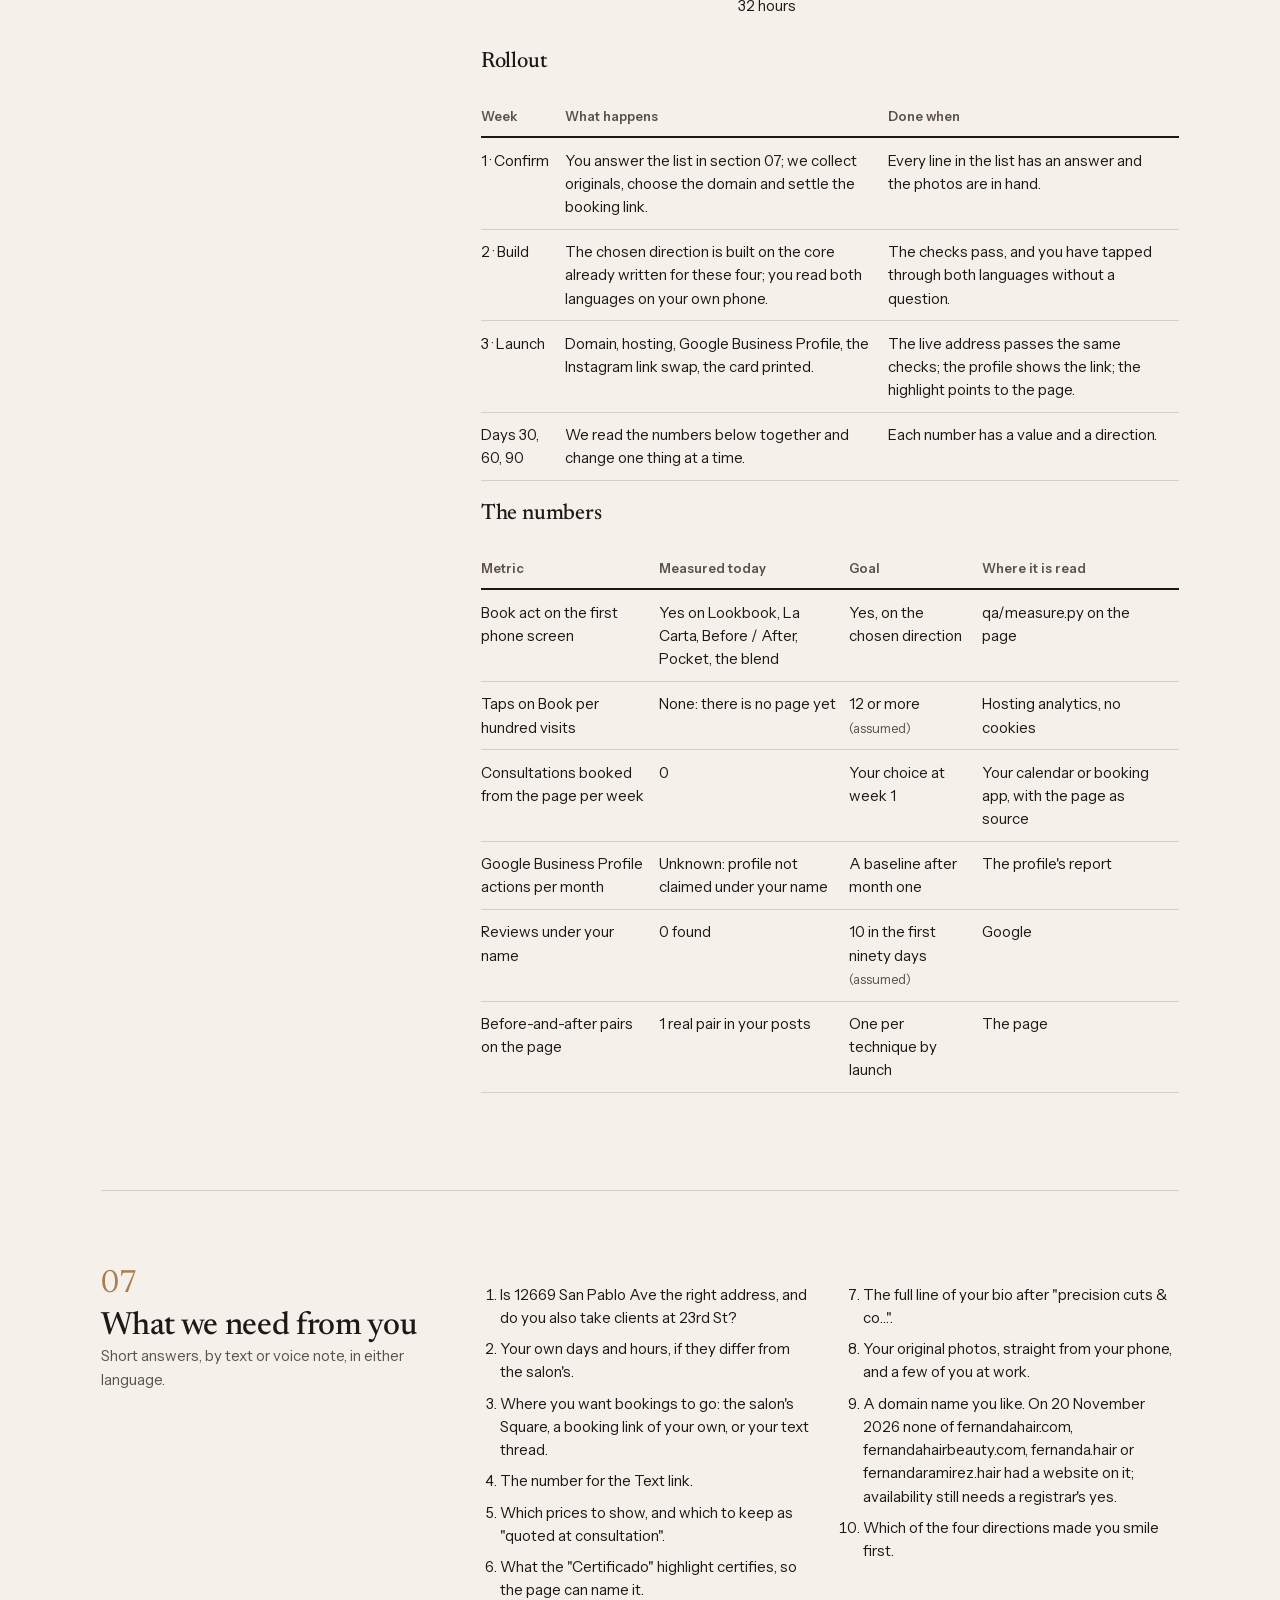
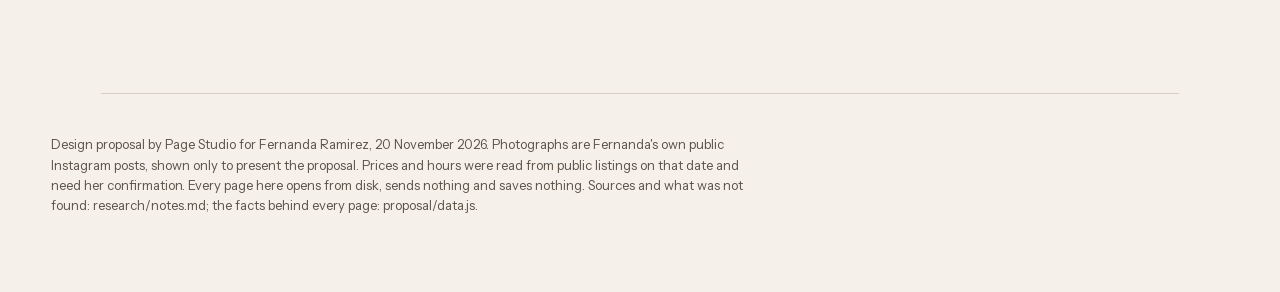
==== commit 17e8debc: "Remove the booking app from every page at her request; reframe the finding" ====
--- a/index.html
+++ b/index.html
@@ -162,8 +162,8 @@
   <div class="finding">
     <h2>One thing we found today</h2>
     <div>
-      <p>Your Instagram highlight sends clients to the Booksy app. On 20 November 2026 your Booksy page showed Booksy's "business deleted" notice. A client who taps through right now meets a dead end, and there is no way for you to see how many did.</p>
-      <p>A page of your own fixes that in one move. It holds your work, your services in both languages, your hours, and three ways to book. If you ever change booking apps again, the page stays and only one link behind it changes.</p>
+      <p>Your Instagram "Book NOW." highlight still points to a booking app you have left. A client who taps it today meets a dead end, and there is no way for you to see how many did.</p>
+      <p>A page of your own fixes that in one move. It holds your work, your services in both languages, your hours, and three ways to book. If you ever change how you take bookings, the page stays and only one link behind it changes.</p>
     </div>
   </div>
 
@@ -181,7 +181,7 @@
           <dt>Salon</dt><dd>Maribel's Beauty Salon, 12669 San Pablo Ave, Richmond, CA 94805 <span class="flag">confirm; a listing also shows 232 23rd St</span></dd>
           <dt>Hours</dt><dd>Tuesday to Friday 10 am to 7 pm, Saturday 10 am to 6 pm, closed Sunday and Monday <span class="flag">the salon's hours; confirm yours</span></dd>
           <dt>Languages</dt><dd>English and Spanish, in your posts and with your clients</dd>
-          <dt>Highlights</dt><dd>Booksy app · Bob cut! · Balayage! · Destacada · Book NOW. · Keratina!!! · Certificado · Face framing · Copper!</dd>
+          <dt>Highlights</dt><dd>Bob cut! · Balayage! · Destacada · Book NOW. · Keratina!!! · Certificado · Face framing · Copper!</dd>
           <dt>Instagram</dt><dd>479 posts, 447 followers</dd>
           <dt>Published prices</dt><dd>The salon's Square list: women's cut $60 for 45 min; single-process colour from $120 for 1 h 30. Nothing published under your name for balayage, corrective colour or keratin.</dd>
           <dt>Reviews</dt><dd>None found under your name. The pages leave an empty, labelled space for them.</dd>
@@ -294,7 +294,7 @@
           </div>
           <div class="four">
             <div><h3>Why</h3><p>The referred friend got the link in a group chat and is holding her phone with one thumb. The page is built for that hand: open-now, three big acts on the first screen, a swipe strip of your work, services with prices where you publish them, share and Spanish in one tap.</p></div>
-            <div><h3>Draws on</h3><p>Apple Wallet passes, Booksy's own booking flow, an iOS contact card, a printed business card, and the "link in bio" done as a real page.</p></div>
+            <div><h3>Draws on</h3><p>Apple Wallet passes, an iOS contact card, a printed business card, and the "link in bio" done as a real page.</p></div>
             <div><h3>Does better</h3><p>The best phone experience of the four and the best "send this to a friend". Also the cheapest to run.</p></div>
             <div><h3>Costs</h3><p>Loud, small on a desktop, and thinner on editorial authority than the Lookbook.</p></div>
           </div>
@@ -415,13 +415,13 @@
       </aside>
       <div class="moves">
         <ol>
-          <li><b>One front door.</b> The page becomes the link in your bio and in your "Book NOW." highlight. Whether you book on Booksy, Square or by text, the client lands in the same place and you can count her. <em>Number:</em> taps on Book per hundred visits.</li>
+          <li><b>One front door.</b> The page becomes the link in your bio and in your "Book NOW." highlight. Whether you book through an app or by text, the client lands in the same place and you can count her. <em>Number:</em> taps on Book per hundred visits.</li>
           <li><b>Your Google Business Profile.</b> Claimed under your name as a stylist at the salon, or the salon's profile updated with you on it: photos, hours, the booking link, a Spanish description. Searches for "balayage Richmond CA" and "corrección de color Richmond" land on a profile and a page that answer in the searcher's language. <em>Number:</em> calls, direction requests and site taps per month, read in the profile's own report.</li>
           <li><b>Consultation first for colour.</b> The page's main act for balayage and corrective work is a consultation. You see the hair before you quote, she hears the plan before she commits, and the no-show rate on long colour appointments comes down. <em>Number:</em> consultations booked per week, and how many become colour appointments.</li>
           <li><b>The before-and-after habit.</b> Thirty seconds at the end of each colour appointment: the same angle, the same light, before and after. The page has a slot per technique waiting for them. <em>Number:</em> pairs added per month.</li>
           <li><b>Reviews, asked for once.</b> A text the evening after the appointment with one link. Reviews show on the page as soon as they exist; until then the space says so. <em>Number:</em> reviews under your name, with the first ten as the goal.</li>
           <li><b>A card for the mirror and the chair.</b> La Carta prints as a menu; the Pocket prints as a card with a QR code. The QR in this proposal opens your Instagram today and will open the page at launch. <em>Number:</em> visits that arrive by the QR link.</li>
-          <li><b>Rebooking.</b> Blonde grows out in eight to ten weeks. The booking app's reminder, and the page's Text link in your signature, make the next appointment one tap. <em>Number:</em> share of clients who rebook within ten weeks, read in Booksy or Square.</li>
+          <li><b>Rebooking.</b> Blonde grows out in eight to ten weeks. A reminder text eight weeks on, and the page's Text link in your signature, make the next appointment one tap. <em>Number:</em> share of clients who rebook within ten weeks, read in your calendar or booking app.</li>
           <li><b>Instagram stays the feed; the page is the window.</b> Pin the page link, keep posting, and let the page carry what a feed cannot: prices, hours, both languages, and a Book act that never moves.</li>
         </ol>
       </div>
@@ -472,9 +472,9 @@
           <tbody>
             <tr><td>Book act on the first phone screen</td><td data-m="summary.foldBook">not measured yet</td><td>Yes, on the chosen direction</td><td>qa/measure.py on the page</td></tr>
             <tr><td>Taps on Book per hundred visits</td><td>None: there is no page yet</td><td>12 or more <span class="flag">(assumed)</span></td><td>Hosting analytics, no cookies</td></tr>
-            <tr><td>Consultations booked from the page per week</td><td>0</td><td>Your choice at week 1</td><td>Booksy or Square, with the page as source</td></tr>
+            <tr><td>Consultations booked from the page per week</td><td>0</td><td>Your choice at week 1</td><td>Your calendar or booking app, with the page as source</td></tr>
             <tr><td>Google Business Profile actions per month</td><td>Unknown: profile not claimed under your name</td><td>A baseline after month one</td><td>The profile's report</td></tr>
-            <tr><td>Reviews under your name</td><td>0 found</td><td>10 in the first ninety days <span class="flag">(assumed)</span></td><td>Google and Booksy</td></tr>
+            <tr><td>Reviews under your name</td><td>0 found</td><td>10 in the first ninety days <span class="flag">(assumed)</span></td><td>Google</td></tr>
             <tr><td>Before-and-after pairs on the page</td><td>1 real pair in your posts</td><td>One per technique by launch</td><td>The page</td></tr>
           </tbody>
         </table></div>
@@ -493,7 +493,7 @@
         <ol class="checklist">
           <li>Is 12669 San Pablo Ave the right address, and do you also take clients at 23rd St?</li>
           <li>Your own days and hours, if they differ from the salon's.</li>
-          <li>Where you want bookings to go: Booksy restored, the salon's Square, or a new link.</li>
+          <li>Where you want bookings to go: the salon's Square, a booking link of your own, or your text thread.</li>
           <li>The number for the Text link.</li>
           <li>Which prices to show, and which to keep as "quoted at consultation".</li>
           <li>What the "Certificado" highlight certifies, so the page can name it.</li>
